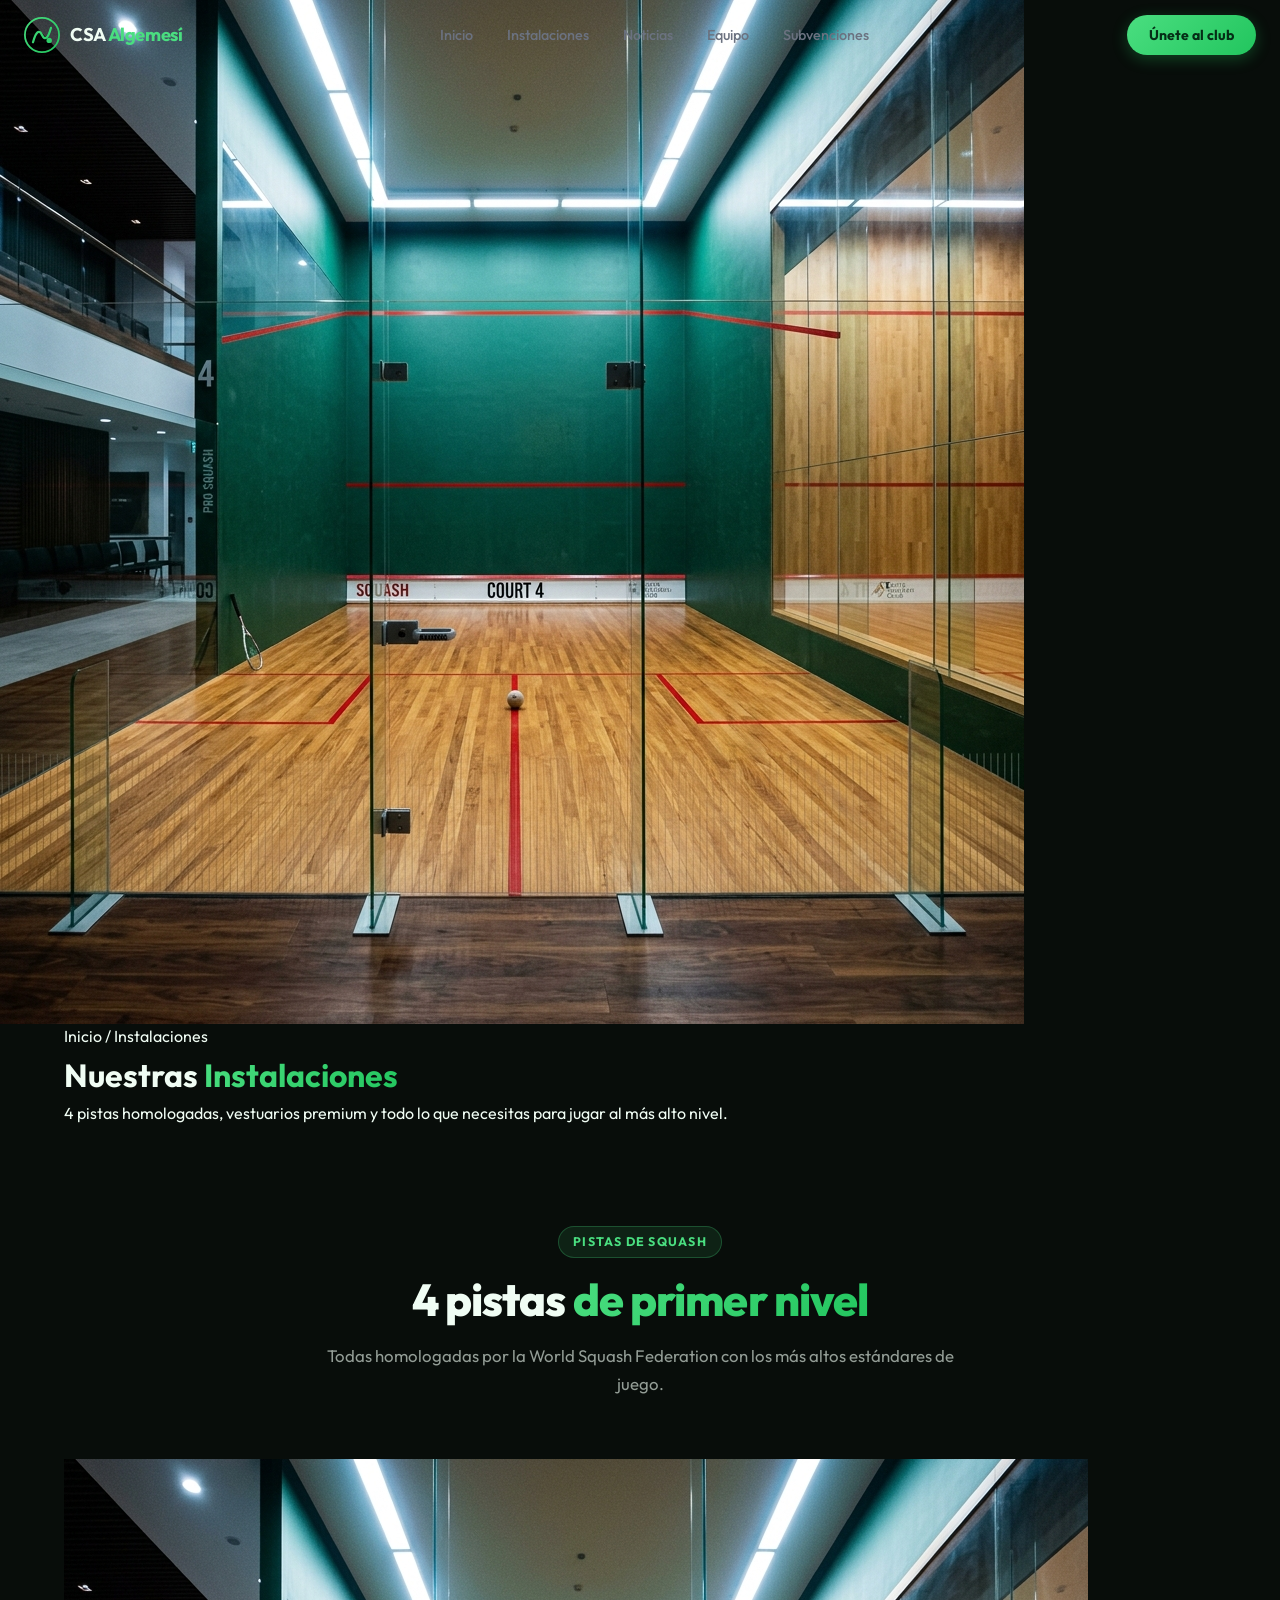
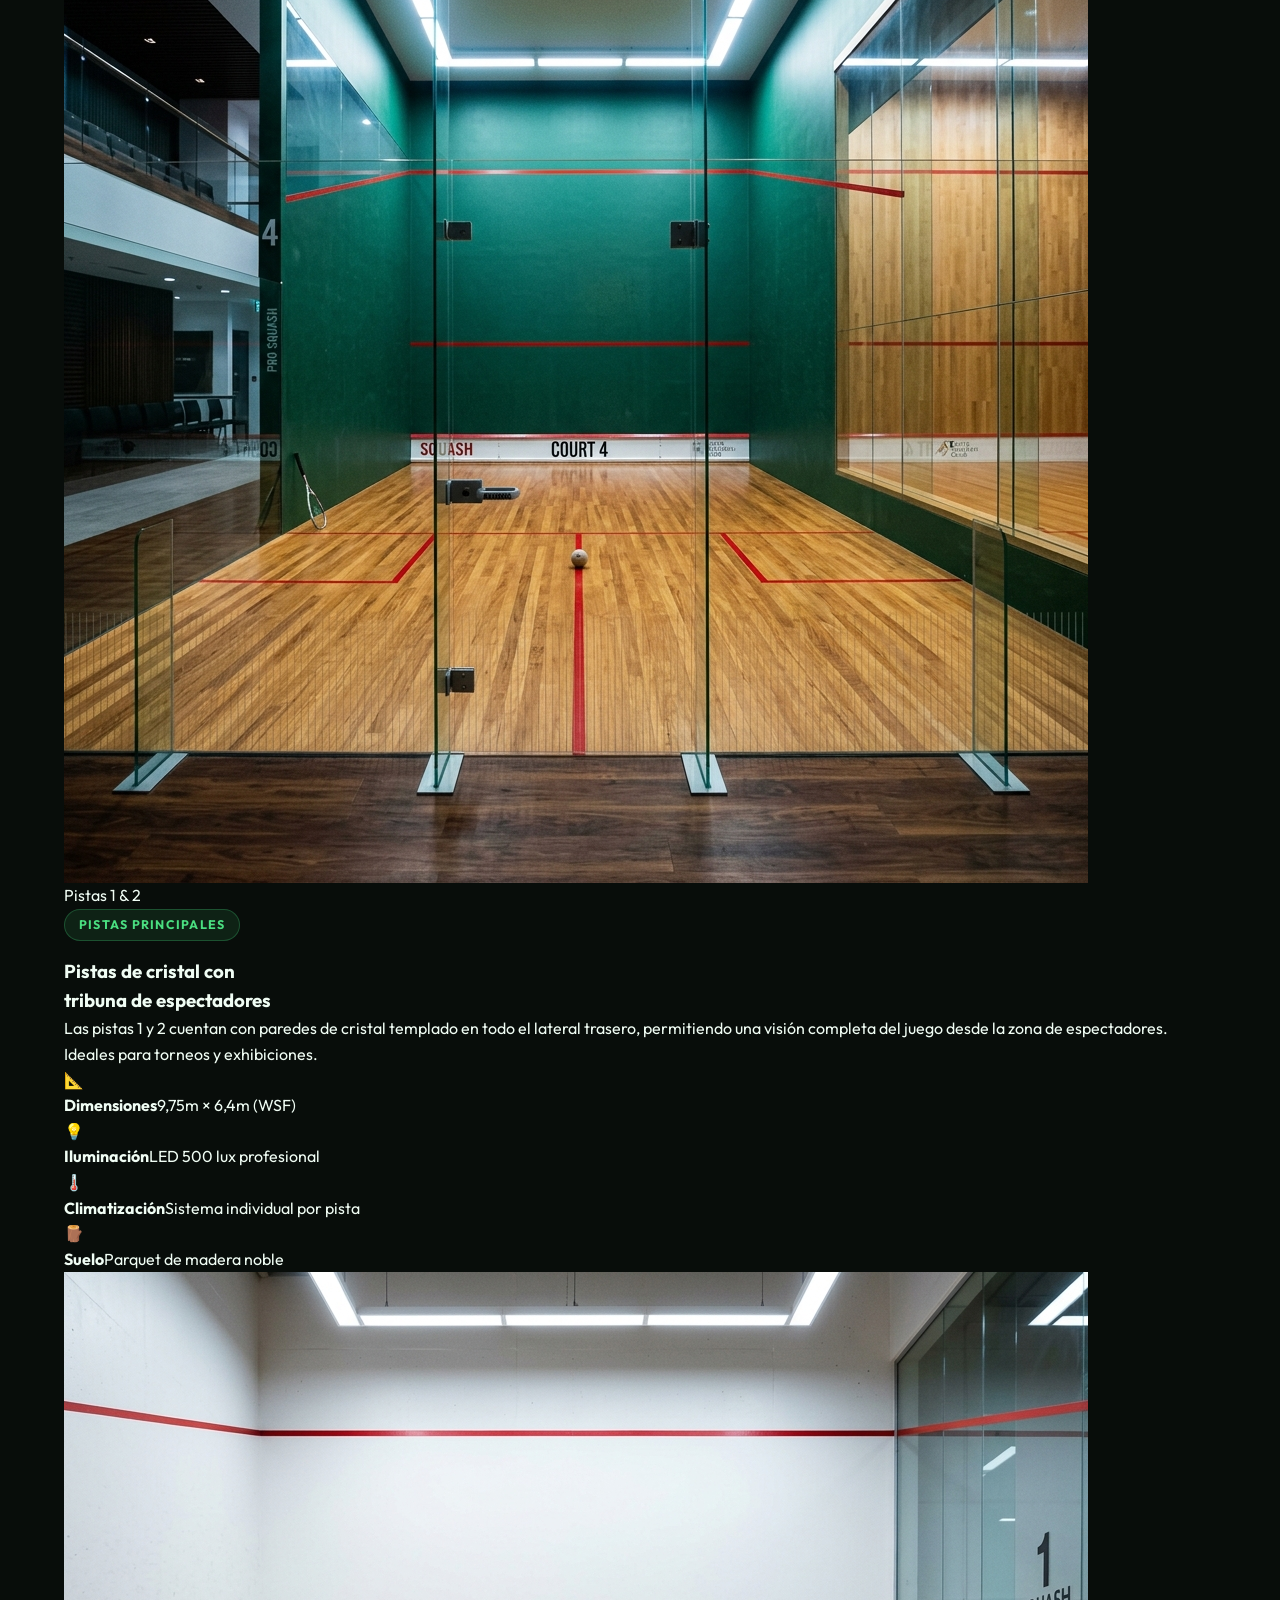
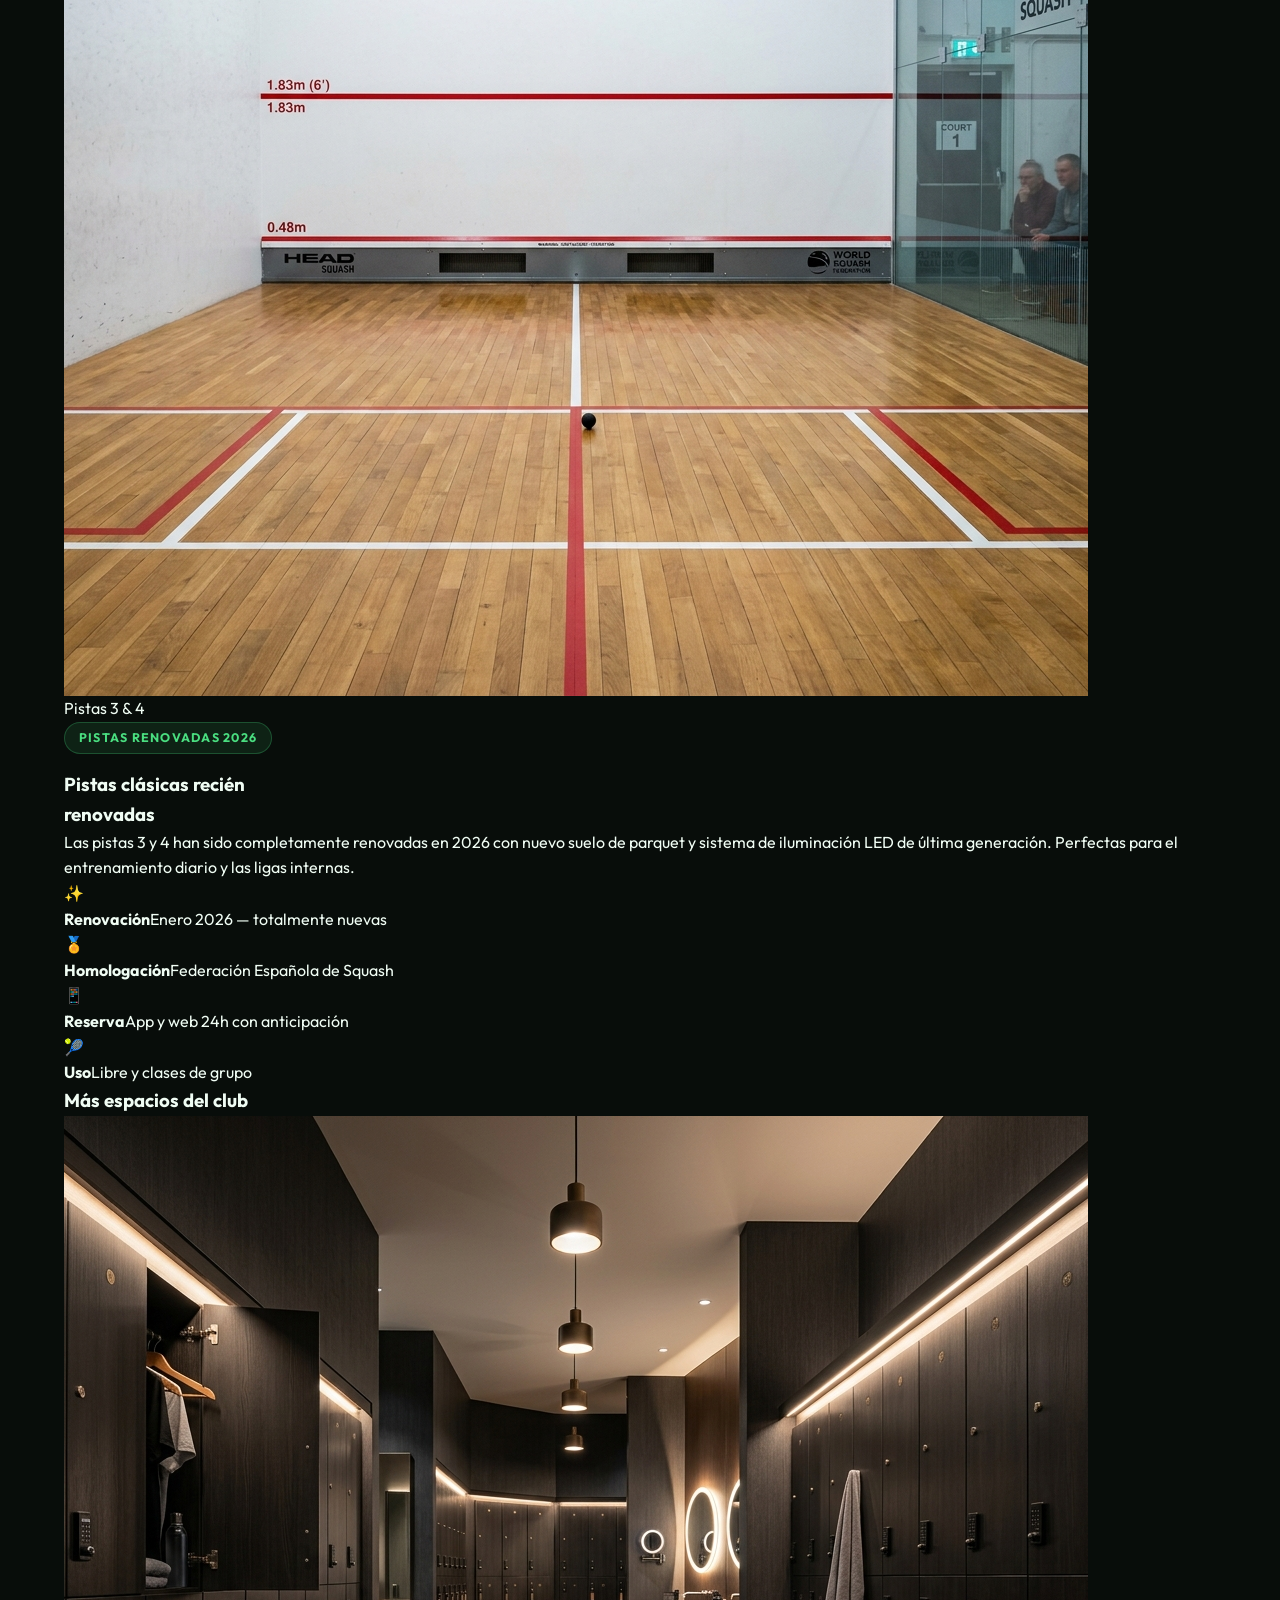
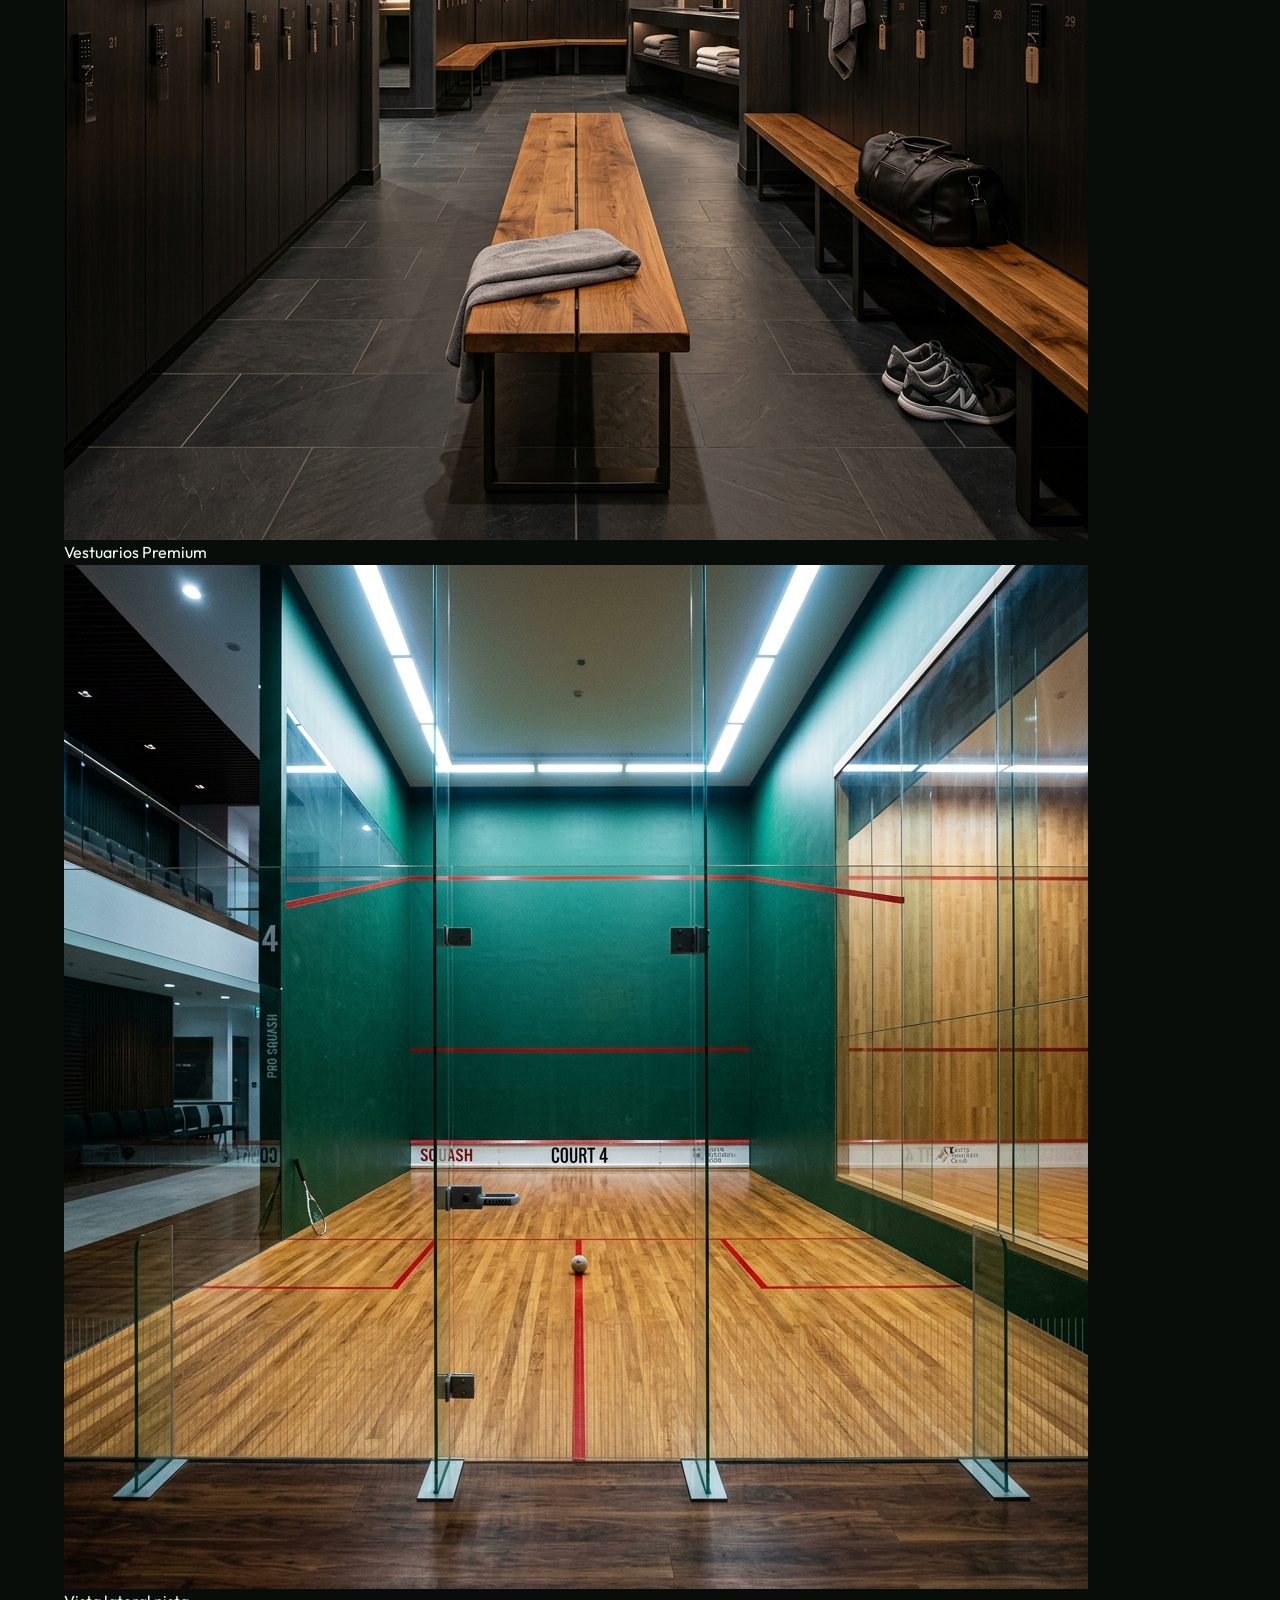
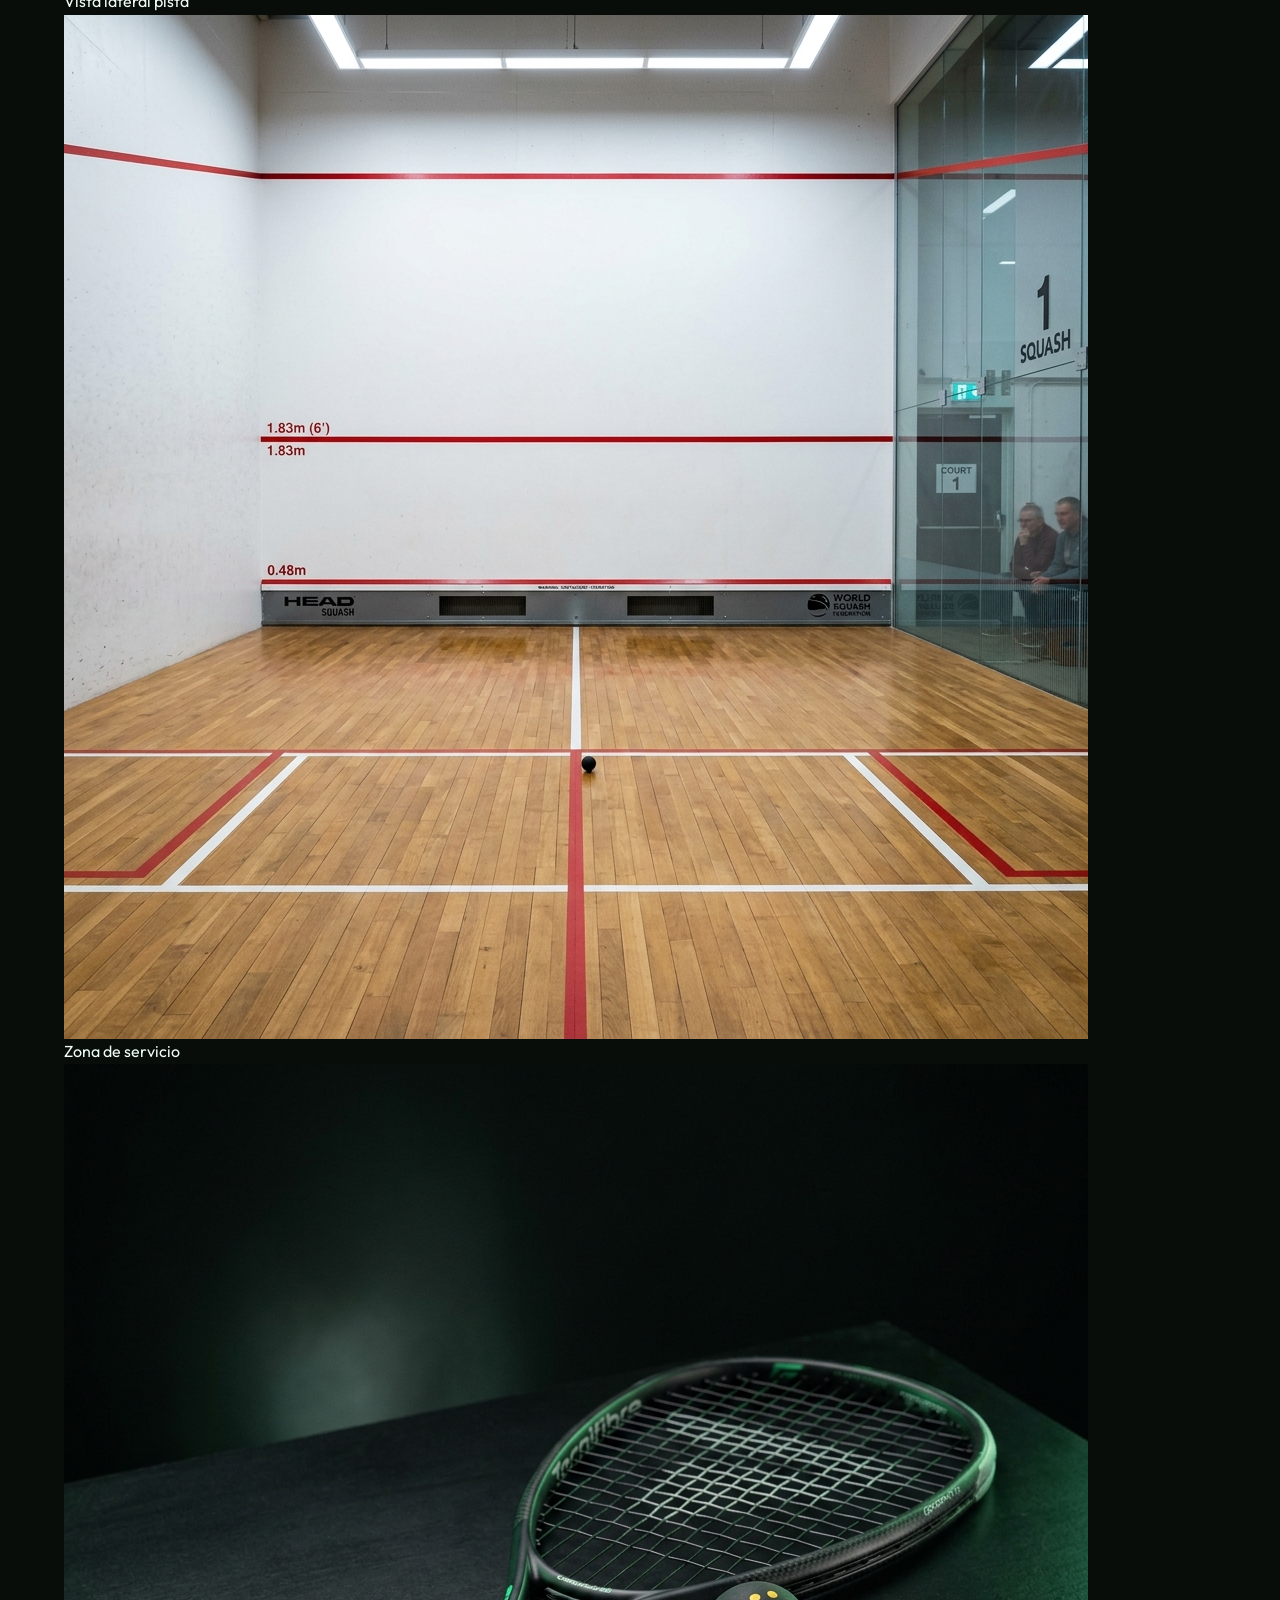
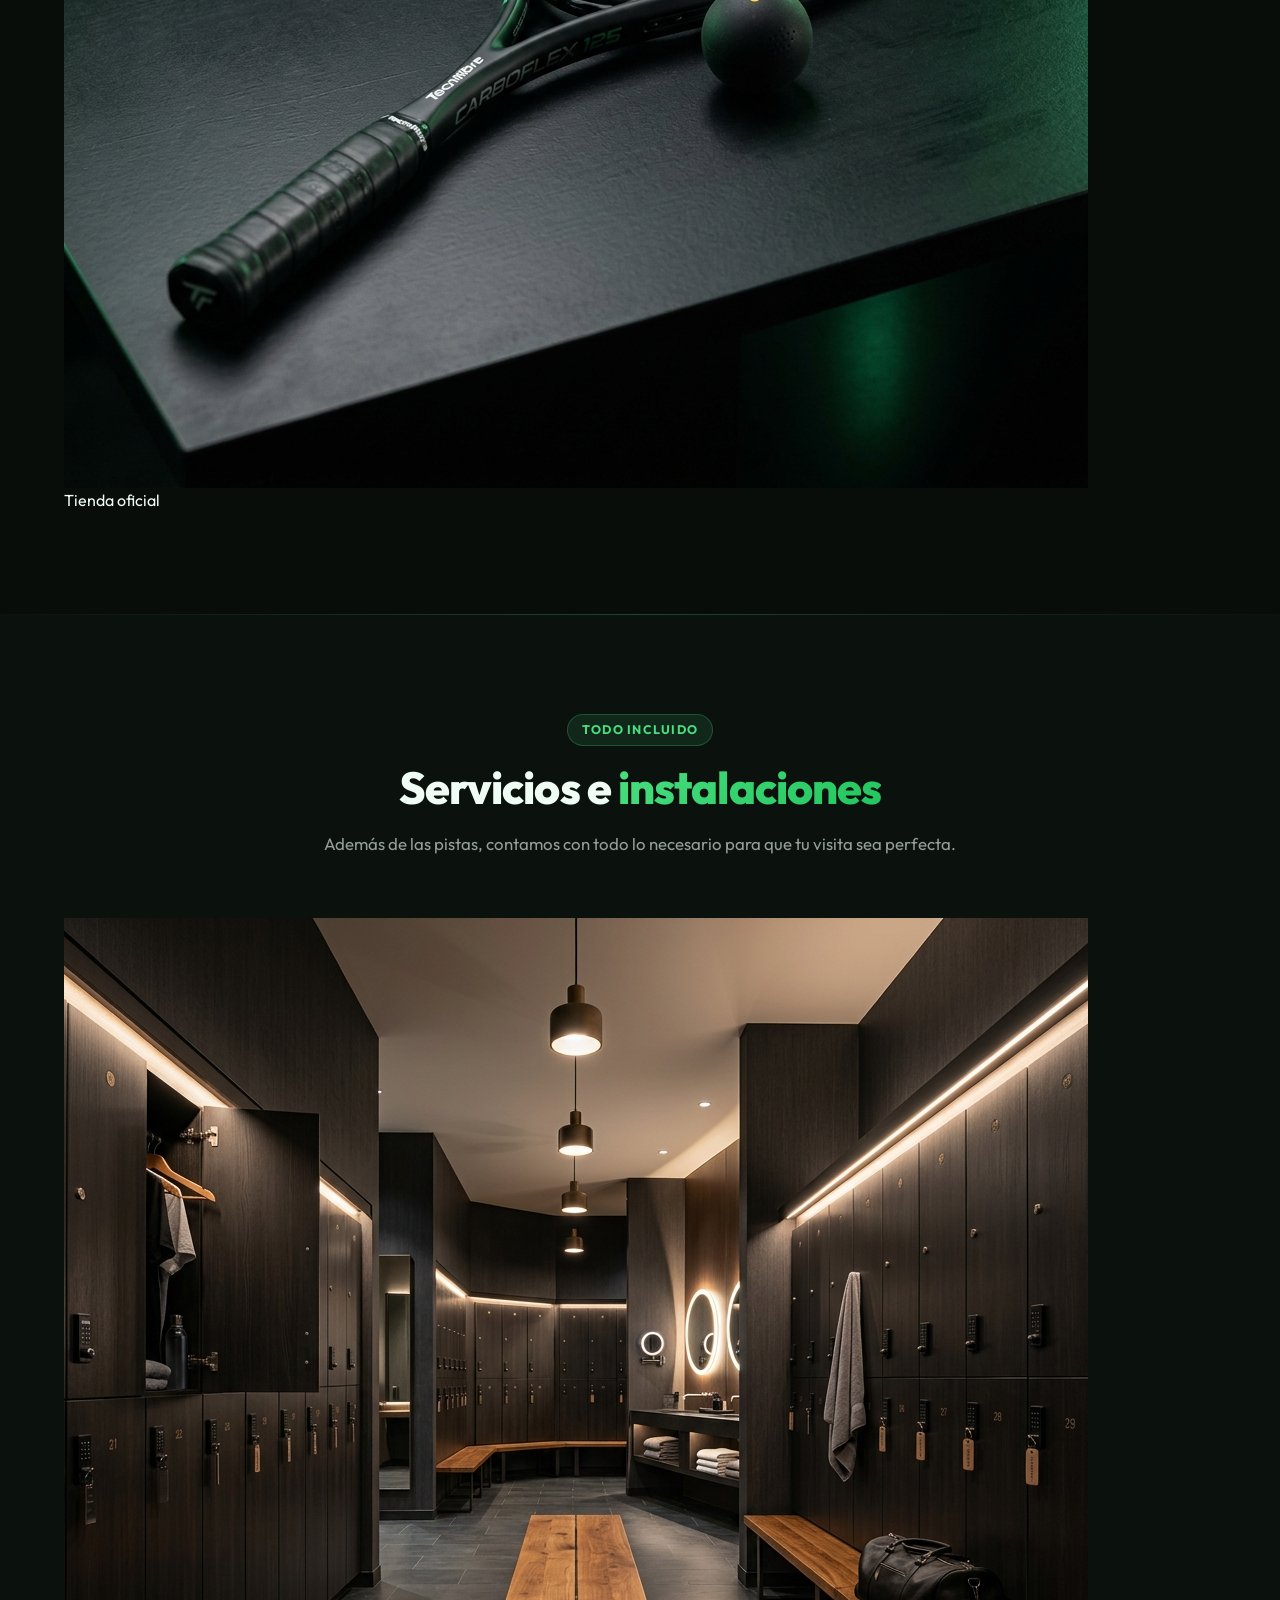
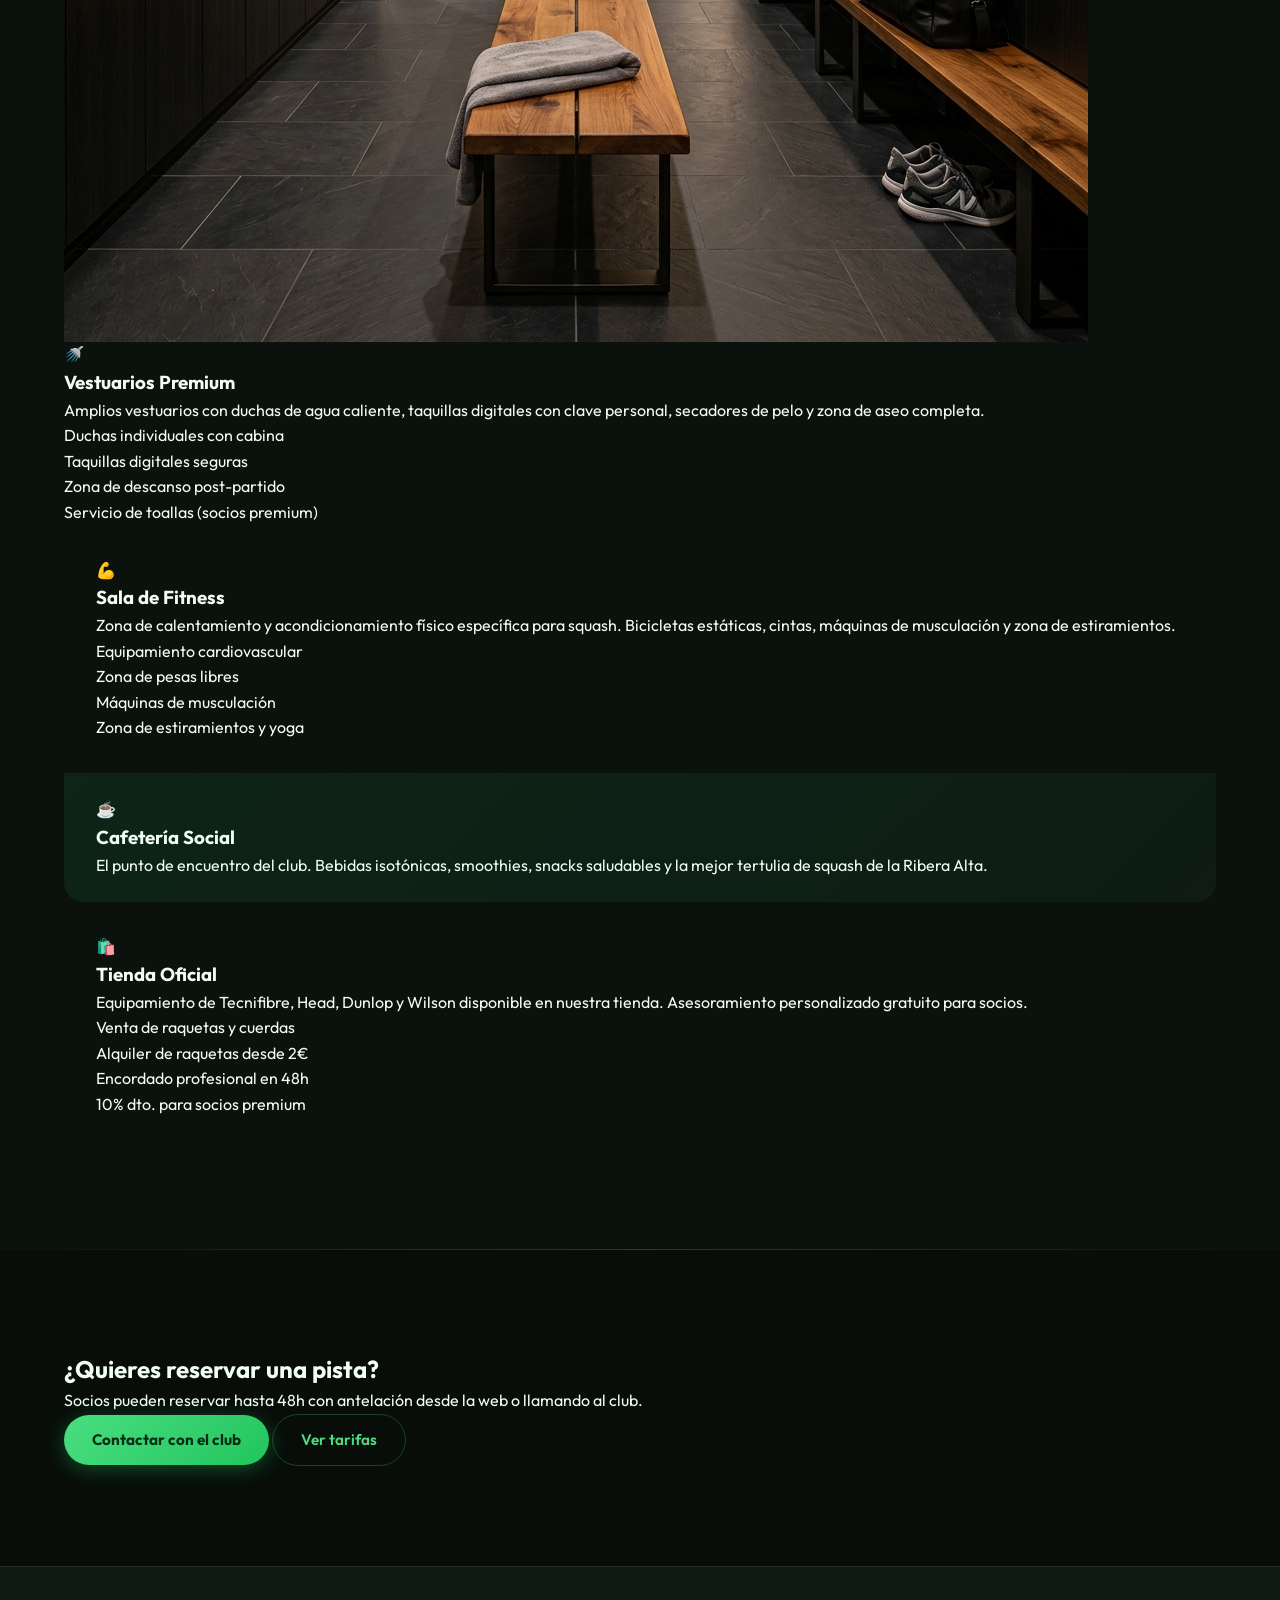
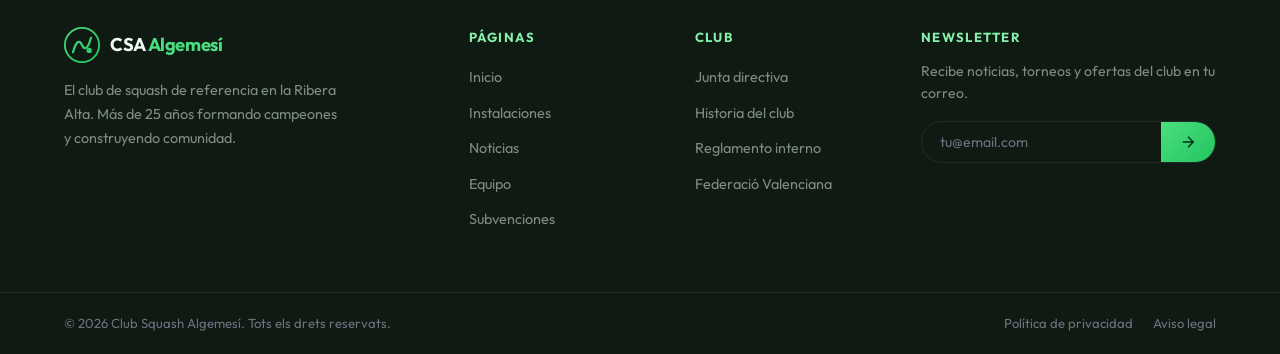
==== instalaciones.html @ e352e60d "Primer commit: web Club Squash Algemesí" ====
<!DOCTYPE html>
<html lang="es">
<head>
  <meta charset="UTF-8" />
  <meta name="viewport" content="width=device-width, initial-scale=1.0" />
  <title>Instalaciones | Club Squash Algemesí</title>
  <meta name="description" content="Conoce las instalaciones del Club Squash Algemesí: 4 pistas profesionales, vestuarios premium, sala de fitness y más." />
  <link rel="preconnect" href="https://fonts.googleapis.com" />
  <link rel="preconnect" href="https://fonts.gstatic.com" crossorigin />
  <link href="https://fonts.googleapis.com/css2?family=Outfit:wght@300;400;500;600;700;800;900&display=swap" rel="stylesheet" />
  <link rel="stylesheet" href="styles.css" />
</head>
<body>

  <!-- ===== NAVBAR ===== -->
  <nav class="navbar scrolled" id="navbar">
    <div class="nav-container">
      <a href="index.html" class="nav-logo">
        <div class="logo-icon"><svg viewBox="0 0 40 40" fill="none"><circle cx="20" cy="20" r="19" stroke="url(#lg1)" stroke-width="2"/><path d="M10 28 Q15 10 20 20 Q25 30 30 12" stroke="url(#lg1)" stroke-width="2.5" stroke-linecap="round" fill="none"/><circle cx="28" cy="26" r="3" fill="url(#lg1)"/><defs><linearGradient id="lg1" x1="0" y1="0" x2="40" y2="40" gradientUnits="userSpaceOnUse"><stop offset="0%" stop-color="#4ade80"/><stop offset="100%" stop-color="#22c55e"/></linearGradient></defs></svg></div>
        <span class="logo-text">CSA <span class="logo-accent">Algemesí</span></span>
      </a>
      <ul class="nav-links" id="nav-links">
        <li><a href="index.html" class="nav-link" id="link-home">Inicio</a></li>
        <li><a href="instalaciones.html" class="nav-link active" id="link-install">Instalaciones</a></li>
        <li><a href="noticias.html" class="nav-link" id="link-news">Noticias</a></li>
        <li><a href="equipo.html" class="nav-link" id="link-equipo">Equipo</a></li>
        <li><a href="subvenciones.html" class="nav-link" id="link-subs">Subvenciones</a></li>
      </ul>
      <a href="index.html#contacto" class="nav-cta" id="nav-cta-btn">Únete al club</a>
      <button class="hamburger" id="hamburger" aria-label="Abrir menú"><span></span><span></span><span></span></button>
    </div>
  </nav>

  <!-- ===== PAGE HEADER ===== -->
  <header class="page-header">
    <div class="page-header-bg">
      <img src="squash_court_1.png" alt="Pistas Club Squash Algemesí" class="page-header-img" />
      <div class="page-header-overlay"></div>
    </div>
    <div class="container page-header-content">
      <div class="breadcrumb">
        <a href="index.html">Inicio</a>
        <span>/</span>
        <span>Instalaciones</span>
      </div>
      <h1 class="page-title">Nuestras <span class="gradient-text">Instalaciones</span></h1>
      <p class="page-subtitle">4 pistas homologadas, vestuarios premium y todo lo que necesitas para jugar al más alto nivel.</p>
    </div>
  </header>

  <!-- ===== GALERÍA DE PISTAS ===== -->
  <section class="section" id="pistas">
    <div class="container">
      <div class="section-header">
        <span class="section-tag">Pistas de squash</span>
        <h2 class="section-title">4 pistas <span class="gradient-text">de primer nivel</span></h2>
        <p class="section-desc">Todas homologadas por la World Squash Federation con los más altos estándares de juego.</p>
      </div>

      <!-- Pista principal grande -->
      <div class="court-feature" id="court-main">
        <div class="court-feature-img">
          <img src="squash_court_1.png" alt="Pista principal CSA Algemesí" />
          <div class="court-num-badge">Pistas 1 & 2</div>
        </div>
        <div class="court-feature-info">
          <span class="section-tag">Pistas principales</span>
          <h3>Pistas de cristal con<br/>tribuna de espectadores</h3>
          <p>Las pistas 1 y 2 cuentan con paredes de cristal templado en todo el lateral trasero, permitiendo una visión completa del juego desde la zona de espectadores. Ideales para torneos y exhibiciones.</p>
          <div class="court-specs">
            <div class="spec-item">
              <span class="spec-icon">📐</span>
              <div><strong>Dimensiones</strong><span>9,75m × 6,4m (WSF)</span></div>
            </div>
            <div class="spec-item">
              <span class="spec-icon">💡</span>
              <div><strong>Iluminación</strong><span>LED 500 lux profesional</span></div>
            </div>
            <div class="spec-item">
              <span class="spec-icon">🌡️</span>
              <div><strong>Climatización</strong><span>Sistema individual por pista</span></div>
            </div>
            <div class="spec-item">
              <span class="spec-icon">🪵</span>
              <div><strong>Suelo</strong><span>Parquet de madera noble</span></div>
            </div>
          </div>
        </div>
      </div>

      <!-- Pistas 3 y 4 -->
      <div class="court-feature reverse" id="court-secondary">
        <div class="court-feature-img">
          <img src="squash_court_2.png" alt="Pistas 3 y 4 CSA Algemesí" />
          <div class="court-num-badge">Pistas 3 & 4</div>
        </div>
        <div class="court-feature-info">
          <span class="section-tag">Pistas renovadas 2026</span>
          <h3>Pistas clásicas recién<br/>renovadas</h3>
          <p>Las pistas 3 y 4 han sido completamente renovadas en 2026 con nuevo suelo de parquet y sistema de iluminación LED de última generación. Perfectas para el entrenamiento diario y las ligas internas.</p>
          <div class="court-specs">
            <div class="spec-item">
              <span class="spec-icon">✨</span>
              <div><strong>Renovación</strong><span>Enero 2026 — totalmente nuevas</span></div>
            </div>
            <div class="spec-item">
              <span class="spec-icon">🏅</span>
              <div><strong>Homologación</strong><span>Federación Española de Squash</span></div>
            </div>
            <div class="spec-item">
              <span class="spec-icon">📱</span>
              <div><strong>Reserva</strong><span>App y web 24h con anticipación</span></div>
            </div>
            <div class="spec-item">
              <span class="spec-icon">🎾</span>
              <div><strong>Uso</strong><span>Libre y clases de grupo</span></div>
            </div>
          </div>
        </div>
      </div>

      <!-- Galería adicional -->
      <div class="gallery-section">
        <h3 class="gallery-title">Más espacios del club</h3>
        <div class="gallery-grid">
          <div class="gallery-item tall" id="gallery-locker">
            <img src="squash_locker.png" alt="Vestuarios Club Squash Algemesí" />
            <div class="gallery-overlay">
              <span class="gallery-label">Vestuarios Premium</span>
            </div>
          </div>
          <div class="gallery-item" id="gallery-court1">
            <img src="squash_court_1.png" alt="Pista vista lateral" />
            <div class="gallery-overlay">
              <span class="gallery-label">Vista lateral pista</span>
            </div>
          </div>
          <div class="gallery-item" id="gallery-court2">
            <img src="squash_court_2.png" alt="Zona de juego" />
            <div class="gallery-overlay">
              <span class="gallery-label">Zona de servicio</span>
            </div>
          </div>
          <div class="gallery-item" id="gallery-racket">
            <img src="squash_racket.png" alt="Equipamiento tienda oficial" />
            <div class="gallery-overlay">
              <span class="gallery-label">Tienda oficial</span>
            </div>
          </div>
        </div>
      </div>
    </div>
  </section>

  <!-- ===== SERVICIOS ===== -->
  <section class="section section-alt" id="servicios">
    <div class="container">
      <div class="section-header">
        <span class="section-tag">Todo incluido</span>
        <h2 class="section-title">Servicios e <span class="gradient-text">instalaciones</span></h2>
        <p class="section-desc">Además de las pistas, contamos con todo lo necesario para que tu visita sea perfecta.</p>
      </div>
      <div class="services-grid">
        <div class="service-card" id="srv-vestuarios">
          <div class="service-img"><img src="squash_locker.png" alt="Vestuarios" /></div>
          <div class="service-body">
            <div class="service-icon">🚿</div>
            <h3>Vestuarios Premium</h3>
            <p>Amplios vestuarios con duchas de agua caliente, taquillas digitales con clave personal, secadores de pelo y zona de aseo completa.</p>
            <ul class="service-list">
              <li>Duchas individuales con cabina</li>
              <li>Taquillas digitales seguras</li>
              <li>Zona de descanso post-partido</li>
              <li>Servicio de toallas (socios premium)</li>
            </ul>
          </div>
        </div>
        <div class="service-card" id="srv-gym">
          <div class="service-body" style="padding: 32px;">
            <div class="service-icon">💪</div>
            <h3>Sala de Fitness</h3>
            <p>Zona de calentamiento y acondicionamiento físico específica para squash. Bicicletas estáticas, cintas, máquinas de musculación y zona de estiramientos.</p>
            <ul class="service-list">
              <li>Equipamiento cardiovascular</li>
              <li>Zona de pesas libres</li>
              <li>Máquinas de musculación</li>
              <li>Zona de estiramientos y yoga</li>
            </ul>
          </div>
          <div class="service-body" style="background: linear-gradient(135deg, rgba(34,197,94,0.1), rgba(74,222,128,0.05)); border-radius: 0 0 var(--radius-lg) var(--radius-lg); padding: 24px 32px;">
            <div class="service-icon">☕</div>
            <h3>Cafetería Social</h3>
            <p>El punto de encuentro del club. Bebidas isotónicas, smoothies, snacks saludables y la mejor tertulia de squash de la Ribera Alta.</p>
          </div>
        </div>
        <div class="service-card" id="srv-tienda">
          <div class="service-body" style="padding: 32px;">
            <div class="service-icon">🛍️</div>
            <h3>Tienda Oficial</h3>
            <p>Equipamiento de Tecnifibre, Head, Dunlop y Wilson disponible en nuestra tienda. Asesoramiento personalizado gratuito para socios.</p>
            <ul class="service-list">
              <li>Venta de raquetas y cuerdas</li>
              <li>Alquiler de raquetas desde 2€</li>
              <li>Encordado profesional en 48h</li>
              <li>10% dto. para socios premium</li>
            </ul>
          </div>
        </div>
      </div>
    </div>
  </section>

  <!-- ===== CTA ===== -->
  <section class="section cta-section" id="cta-install">
    <div class="container">
      <div class="cta-box">
        <div class="cta-content">
          <h2>¿Quieres reservar una pista?</h2>
          <p>Socios pueden reservar hasta 48h con antelación desde la web o llamando al club.</p>
        </div>
        <div class="cta-actions">
          <a href="index.html#contacto" class="btn-primary" id="cta-contact-btn">Contactar con el club</a>
          <a href="index.html#horarios" class="btn-outline" id="cta-prices-btn">Ver tarifas</a>
        </div>
      </div>
    </div>
  </section>

  <!-- ===== FOOTER ===== -->
  <footer class="footer" id="footer">
    <div class="footer-top">
      <div class="container footer-grid">
        <div class="footer-brand">
          <a href="index.html" class="nav-logo">
            <div class="logo-icon"><svg viewBox="0 0 40 40" fill="none"><circle cx="20" cy="20" r="19" stroke="url(#lg2)" stroke-width="2"/><path d="M10 28 Q15 10 20 20 Q25 30 30 12" stroke="url(#lg2)" stroke-width="2.5" stroke-linecap="round" fill="none"/><circle cx="28" cy="26" r="3" fill="url(#lg2)"/><defs><linearGradient id="lg2" x1="0" y1="0" x2="40" y2="40" gradientUnits="userSpaceOnUse"><stop offset="0%" stop-color="#4ade80"/><stop offset="100%" stop-color="#22c55e"/></linearGradient></defs></svg></div>
            <span class="logo-text">CSA <span class="logo-accent">Algemesí</span></span>
          </a>
          <p class="footer-tagline">El club de squash de referencia en la Ribera Alta. Más de 25 años formando campeones y construyendo comunidad.</p>
        </div>
        <div class="footer-links"><h4>Páginas</h4><ul><li><a href="index.html">Inicio</a></li><li><a href="instalaciones.html">Instalaciones</a></li><li><a href="noticias.html">Noticias</a></li><li><a href="equipo.html">Equipo</a></li><li><a href="subvenciones.html">Subvenciones</a></li></ul></div>
        <div class="footer-links"><h4>Club</h4><ul><li><a href="#">Junta directiva</a></li><li><a href="#">Historia del club</a></li><li><a href="#">Reglamento interno</a></li><li><a href="#">Federació Valenciana</a></li></ul></div>
        <div class="footer-newsletter"><h4>Newsletter</h4><p>Recibe noticias, torneos y ofertas del club en tu correo.</p><form class="newsletter-form" novalidate><input type="email" placeholder="tu@email.com" /><button type="submit"><svg viewBox="0 0 24 24" fill="none" stroke="currentColor" stroke-width="2"><path d="M5 12h14M12 5l7 7-7 7"/></svg></button></form></div>
      </div>
    </div>
    <div class="footer-bottom"><div class="container footer-bottom-inner"><p>© 2026 Club Squash Algemesí. Tots els drets reservats.</p><div class="footer-legal"><a href="#">Política de privacidad</a><a href="#">Aviso legal</a></div></div></div>
  </footer>

  <button class="back-to-top" id="back-to-top" aria-label="Volver arriba"><svg viewBox="0 0 24 24" fill="none" stroke="currentColor" stroke-width="2.5"><path d="M18 15l-6-6-6 6"/></svg></button>
  <script src="script.js"></script>
</body>
</html>
---- styles.css ----
/* =============================================
   CLUB SQUASH ALGEMESÍ — ESTILOS PRINCIPALES
   ============================================= */

/* ---------- Variables & Reset ---------- */
:root {
  --green-400: #4ade80;
  --green-500: #22c55e;
  --green-600: #16a34a;
  --green-900: #052e16;

  --bg-dark: #080d0a;
  --bg-card: #0f1a12;
  --bg-card-hover: #162018;
  --bg-alt: #0b120e;

  --surface: rgba(255,255,255,0.04);
  --surface-hover: rgba(255,255,255,0.07);
  --border: rgba(255,255,255,0.08);
  --border-green: rgba(74, 222, 128, 0.25);

  --text-primary: #f0fdf4;
  --text-secondary: #86efac;
  --text-muted: #6b7280;

  --gradient: linear-gradient(135deg, var(--green-400), var(--green-500));
  --gradient-glow: radial-gradient(ellipse at 50% 0%, rgba(34,197,94,0.15) 0%, transparent 70%);

  --shadow-sm: 0 2px 8px rgba(0,0,0,0.4);
  --shadow-md: 0 8px 32px rgba(0,0,0,0.5);
  --shadow-green: 0 0 30px rgba(34,197,94,0.2);

  --radius-sm: 8px;
  --radius-md: 14px;
  --radius-lg: 20px;
  --radius-xl: 28px;

  --nav-height: 70px;
  --transition: 0.3s cubic-bezier(0.4, 0, 0.2, 1);
  --transition-slow: 0.6s cubic-bezier(0.4, 0, 0.2, 1);
}

*, *::before, *::after {
  box-sizing: border-box;
  margin: 0;
  padding: 0;
}

html {
  scroll-behavior: smooth;
  font-size: 16px;
}

body {
  font-family: 'Outfit', sans-serif;
  background: var(--bg-dark);
  color: var(--text-primary);
  line-height: 1.6;
  overflow-x: hidden;
}

a { text-decoration: none; color: inherit; }
ul { list-style: none; }
img { display: block; max-width: 100%; }

/* ---------- Utilities ---------- */
.container {
  max-width: 1200px;
  margin: 0 auto;
  padding: 0 24px;
}

.gradient-text {
  background: var(--gradient);
  -webkit-background-clip: text;
  -webkit-text-fill-color: transparent;
  background-clip: text;
}

/* ---------- Buttons ---------- */
.btn-primary {
  display: inline-flex;
  align-items: center;
  gap: 8px;
  padding: 13px 28px;
  background: var(--gradient);
  color: #052e16;
  font-weight: 700;
  font-size: 0.95rem;
  border-radius: 50px;
  border: none;
  cursor: pointer;
  transition: var(--transition);
  box-shadow: 0 4px 20px rgba(34,197,94,0.35);
}

.btn-primary:hover {
  transform: translateY(-2px);
  box-shadow: 0 8px 30px rgba(34,197,94,0.5);
}

.btn-outline {
  display: inline-flex;
  align-items: center;
  gap: 8px;
  padding: 13px 28px;
  background: transparent;
  color: var(--green-400);
  font-weight: 600;
  font-size: 0.95rem;
  border-radius: 50px;
  border: 1.5px solid var(--border-green);
  cursor: pointer;
  transition: var(--transition);
}

.btn-outline:hover {
  background: rgba(74,222,128,0.1);
  border-color: var(--green-400);
  transform: translateY(-2px);
}

/* ---------- Navbar ---------- */
.navbar {
  position: fixed;
  top: 0;
  left: 0;
  right: 0;
  z-index: 1000;
  height: var(--nav-height);
  transition: var(--transition);
}

.navbar.scrolled {
  background: rgba(8, 13, 10, 0.92);
  backdrop-filter: blur(20px);
  -webkit-backdrop-filter: blur(20px);
  border-bottom: 1px solid var(--border);
  box-shadow: 0 4px 30px rgba(0,0,0,0.4);
}

.nav-container {
  max-width: 1280px;
  margin: 0 auto;
  padding: 0 24px;
  height: 100%;
  display: flex;
  align-items: center;
  gap: 40px;
}

.nav-logo {
  display: flex;
  align-items: center;
  gap: 10px;
  flex-shrink: 0;
}

.logo-icon {
  width: 36px;
  height: 36px;
  flex-shrink: 0;
}

.logo-text {
  font-size: 1.15rem;
  font-weight: 700;
  letter-spacing: -0.02em;
  color: var(--text-primary);
}

.logo-accent { color: var(--green-400); }

.nav-links {
  display: flex;
  align-items: center;
  gap: 6px;
  flex: 1;
  justify-content: center;
}

.nav-link {
  padding: 8px 14px;
  font-size: 0.9rem;
  font-weight: 500;
  color: var(--text-muted);
  border-radius: 8px;
  transition: var(--transition);
}

.nav-link:hover,
.nav-link.active {
  color: var(--text-primary);
  background: var(--surface);
}

.nav-link.active {
  color: var(--green-400);
}

.nav-cta {
  padding: 9px 22px;
  background: var(--gradient);
  color: #052e16;
  font-weight: 700;
  font-size: 0.88rem;
  border-radius: 50px;
  transition: var(--transition);
  flex-shrink: 0;
  box-shadow: 0 4px 15px rgba(34,197,94,0.3);
}

.nav-cta:hover {
  transform: translateY(-1px);
  box-shadow: 0 6px 20px rgba(34,197,94,0.45);
}

.hamburger {
  display: none;
  flex-direction: column;
  gap: 5px;
  background: none;
  border: none;
  cursor: pointer;
  padding: 4px;
  margin-left: auto;
}

.hamburger span {
  display: block;
  width: 24px;
  height: 2px;
  background: var(--text-primary);
  border-radius: 2px;
  transition: var(--transition);
}

/* ---------- Hero ---------- */
.hero {
  position: relative;
  min-height: 100vh;
  display: flex;
  align-items: center;
  overflow: hidden;
}

.hero-bg {
  position: absolute;
  inset: 0;
  z-index: 0;
}

.hero-img {
  width: 100%;
  height: 100%;
  object-fit: cover;
  object-position: center;
  filter: brightness(0.4) saturate(1.1);
}

.hero-overlay {
  position: absolute;
  inset: 0;
  background:
    linear-gradient(to right, rgba(8,13,10,0.85) 45%, rgba(8,13,10,0.2) 100%),
    linear-gradient(to top, rgba(8,13,10,0.9) 0%, transparent 40%);
}

.hero-content {
  position: relative;
  z-index: 1;
  max-width: 700px;
  padding: 120px 24px 80px;
  margin-left: calc((100vw - 1200px) / 2);
  animation: fadeUp 1s ease both;
}

@keyframes fadeUp {
  from { opacity: 0; transform: translateY(30px); }
  to { opacity: 1; transform: translateY(0); }
}

.hero-badge {
  display: inline-flex;
  align-items: center;
  gap: 8px;
  padding: 6px 16px;
  background: rgba(74,222,128,0.1);
  border: 1px solid var(--border-green);
  border-radius: 50px;
  font-size: 0.82rem;
  font-weight: 600;
  color: var(--green-400);
  margin-bottom: 24px;
  animation: fadeUp 1s 0.1s ease both;
}

.badge-dot {
  width: 6px;
  height: 6px;
  background: var(--green-400);
  border-radius: 50%;
  animation: pulse 2s infinite;
}

@keyframes pulse {
  0%, 100% { opacity: 1; transform: scale(1); }
  50% { opacity: 0.5; transform: scale(1.3); }
}

.hero-title {
  font-size: clamp(2.8rem, 6vw, 4.5rem);
  font-weight: 900;
  line-height: 1.08;
  letter-spacing: -0.03em;
  margin-bottom: 20px;
  animation: fadeUp 1s 0.2s ease both;
}

.hero-subtitle {
  font-size: clamp(1rem, 1.5vw, 1.15rem);
  color: rgba(240,253,244,0.7);
  margin-bottom: 36px;
  max-width: 560px;
  font-weight: 400;
  animation: fadeUp 1s 0.3s ease both;
}

.hero-actions {
  display: flex;
  gap: 16px;
  flex-wrap: wrap;
  margin-bottom: 56px;
  animation: fadeUp 1s 0.4s ease both;
}

.hero-stats {
  display: flex;
  align-items: center;
  gap: 24px;
  animation: fadeUp 1s 0.5s ease both;
}

.stat {
  display: flex;
  flex-direction: column;
  gap: 2px;
}

.stat-num {
  font-size: 2rem;
  font-weight: 800;
  background: var(--gradient);
  -webkit-background-clip: text;
  -webkit-text-fill-color: transparent;
  background-clip: text;
  line-height: 1;
}

.stat-label {
  font-size: 0.78rem;
  color: var(--text-muted);
  font-weight: 500;
  text-transform: uppercase;
  letter-spacing: 0.05em;
}

.stat-divider {
  width: 1px;
  height: 40px;
  background: var(--border);
}

.hero-scroll {
  position: absolute;
  bottom: 32px;
  left: 50%;
  transform: translateX(-50%);
  z-index: 1;
}

.scroll-indicator {
  width: 26px;
  height: 40px;
  border: 2px solid rgba(74,222,128,0.4);
  border-radius: 20px;
  display: flex;
  align-items: flex-start;
  justify-content: center;
  padding-top: 6px;
}

.scroll-dot {
  width: 5px;
  height: 5px;
  background: var(--green-400);
  border-radius: 50%;
  animation: scrollDown 2s ease infinite;
}

@keyframes scrollDown {
  0% { transform: translateY(0); opacity: 1; }
  100% { transform: translateY(14px); opacity: 0; }
}

/* ---------- Sections ---------- */
.section {
  padding: 100px 0;
}

.section-alt {
  background: var(--bg-alt);
  position: relative;
}

.section-alt::before {
  content: '';
  position: absolute;
  top: 0;
  left: 0;
  right: 0;
  height: 1px;
  background: linear-gradient(90deg, transparent, var(--border-green), transparent);
}

.section-alt::after {
  content: '';
  position: absolute;
  bottom: 0;
  left: 0;
  right: 0;
  height: 1px;
  background: linear-gradient(90deg, transparent, var(--border-green), transparent);
}

.section-header {
  text-align: center;
  margin-bottom: 60px;
  max-width: 640px;
  margin-left: auto;
  margin-right: auto;
}

.section-tag {
  display: inline-block;
  padding: 5px 14px;
  background: rgba(74,222,128,0.1);
  border: 1px solid var(--border-green);
  border-radius: 50px;
  font-size: 0.78rem;
  font-weight: 700;
  color: var(--green-400);
  text-transform: uppercase;
  letter-spacing: 0.1em;
  margin-bottom: 16px;
}

.section-title {
  font-size: clamp(1.9rem, 4vw, 2.8rem);
  font-weight: 800;
  letter-spacing: -0.02em;
  line-height: 1.15;
  margin-bottom: 16px;
}

.section-desc {
  font-size: 1.05rem;
  color: rgba(240,253,244,0.6);
  line-height: 1.7;
}

/* ---------- Instalaciones ---------- */
.install-grid {
  display: grid;
  grid-template-columns: repeat(3, 1fr);
  gap: 20px;
  margin-bottom: 60px;
}

.install-card {
  background: var(--surface);
  border: 1px solid var(--border);
  border-radius: var(--radius-lg);
  padding: 28px;
  transition: var(--transition);
  position: relative;
  overflow: hidden;
}

.install-card::before {
  content: '';
  position: absolute;
  top: 0;
  left: 0;
  right: 0;
  height: 3px;
  background: var(--gradient);
  opacity: 0;
  transition: var(--transition);
}

.install-card:hover {
  border-color: var(--border-green);
  background: var(--surface-hover);
  transform: translateY(-4px);
  box-shadow: var(--shadow-green);
}

.install-card:hover::before {
  opacity: 1;
}

.install-card.featured {
  grid-column: span 2;
  background: linear-gradient(135deg, rgba(34,197,94,0.08), rgba(74,222,128,0.04));
  border-color: var(--border-green);
}

.install-card.featured::before {
  opacity: 1;
}

.install-icon {
  font-size: 2.2rem;
  margin-bottom: 16px;
}

.install-card h3 {
  font-size: 1.15rem;
  font-weight: 700;
  margin-bottom: 10px;
  color: var(--text-primary);
}

.install-card p {
  font-size: 0.92rem;
  color: rgba(240,253,244,0.6);
  line-height: 1.6;
  margin-bottom: 16px;
}

.install-list {
  display: flex;
  flex-direction: column;
  gap: 8px;
}

.install-list li {
  display: flex;
  align-items: center;
  gap: 8px;
  font-size: 0.88rem;
  color: var(--text-secondary);
}

.install-list li::before {
  content: '✓';
  color: var(--green-400);
  font-weight: 700;
  flex-shrink: 0;
}

.install-showcase {
  display: grid;
  grid-template-columns: 1fr 1fr;
  gap: 60px;
  align-items: center;
  background: var(--surface);
  border: 1px solid var(--border);
  border-radius: var(--radius-xl);
  overflow: hidden;
}

.showcase-img {
  width: 100%;
  height: 380px;
  object-fit: cover;
}

.showcase-content {
  padding: 48px 48px 48px 0;
}

.showcase-content h3 {
  font-size: 1.8rem;
  font-weight: 800;
  line-height: 1.2;
  margin-bottom: 16px;
  margin-top: 14px;
}

.showcase-content > p {
  color: rgba(240,253,244,0.6);
  font-size: 0.95rem;
  margin-bottom: 24px;
  line-height: 1.7;
}

.showcase-features {
  display: flex;
  flex-direction: column;
  gap: 10px;
  margin-bottom: 28px;
}

.feature-item {
  display: flex;
  align-items: center;
  gap: 10px;
  font-size: 0.92rem;
  color: var(--text-secondary);
}

.feature-check {
  color: var(--green-400);
  font-weight: 700;
}

/* ---------- Horarios / Pricing ---------- */
.schedule-grid {
  display: grid;
  grid-template-columns: 1fr 1fr;
  gap: 20px;
  margin-bottom: 40px;
}

.schedule-card {
  background: var(--surface);
  border: 1px solid var(--border);
  border-radius: var(--radius-lg);
  padding: 28px;
  transition: var(--transition);
}

.schedule-card:hover {
  border-color: var(--border-green);
  background: var(--surface-hover);
}

.schedule-header {
  display: flex;
  align-items: center;
  gap: 12px;
  margin-bottom: 16px;
}

.schedule-icon { font-size: 1.8rem; }

.schedule-header h3 {
  font-size: 1.1rem;
  font-weight: 700;
}

.time-row {
  display: flex;
  align-items: center;
  justify-content: space-between;
  padding: 10px 0;
  border-top: 1px solid var(--border);
}

.time-slot {
  font-size: 1rem;
  font-weight: 700;
  color: var(--green-400);
}

.time-label {
  font-size: 0.85rem;
  color: var(--text-muted);
}

.pricing-grid {
  display: grid;
  grid-template-columns: repeat(3, 1fr);
  gap: 20px;
}

.pricing-card {
  background: var(--surface);
  border: 1px solid var(--border);
  border-radius: var(--radius-lg);
  padding: 32px 28px;
  position: relative;
  transition: var(--transition);
  display: flex;
  flex-direction: column;
}

.pricing-card:hover {
  transform: translateY(-4px);
  border-color: var(--border-green);
  box-shadow: var(--shadow-green);
}

.pricing-card.featured {
  background: linear-gradient(135deg, rgba(34,197,94,0.12), rgba(74,222,128,0.06));
  border-color: var(--green-400);
  box-shadow: var(--shadow-green);
}

.pricing-badge {
  display: inline-block;
  padding: 4px 12px;
  background: rgba(74,222,128,0.15);
  border: 1px solid var(--border-green);
  border-radius: 50px;
  font-size: 0.72rem;
  font-weight: 700;
  color: var(--green-400);
  text-transform: uppercase;
  letter-spacing: 0.08em;
  margin-bottom: 16px;
  align-self: flex-start;
}

.pricing-badge.best {
  background: var(--gradient);
  border: none;
  color: #052e16;
}

.pricing-name {
  font-size: 1.2rem;
  font-weight: 700;
  margin-bottom: 20px;
}

.pricing-price {
  display: flex;
  align-items: baseline;
  gap: 4px;
  margin-bottom: 24px;
}

.price-currency {
  font-size: 1.4rem;
  font-weight: 700;
  color: var(--green-400);
}

.price-amount {
  font-size: 3rem;
  font-weight: 900;
  background: var(--gradient);
  -webkit-background-clip: text;
  -webkit-text-fill-color: transparent;
  background-clip: text;
  line-height: 1;
}

.price-period {
  font-size: 0.9rem;
  color: var(--text-muted);
  font-weight: 500;
}

.pricing-features {
  display: flex;
  flex-direction: column;
  gap: 10px;
  margin-bottom: 28px;
  flex: 1;
}

.pricing-features li {
  font-size: 0.9rem;
  color: rgba(240,253,244,0.7);
}

/* ---------- Noticias ---------- */
.news-grid {
  display: grid;
  grid-template-columns: repeat(2, 1fr);
  gap: 20px;
}

.news-card {
  background: var(--surface);
  border: 1px solid var(--border);
  border-radius: var(--radius-lg);
  overflow: hidden;
  transition: var(--transition);
  display: flex;
  flex-direction: column;
}

.news-card:hover {
  border-color: var(--border-green);
  transform: translateY(-4px);
  box-shadow: var(--shadow-green);
}

.news-card.featured {
  grid-row: span 2;
  background: linear-gradient(180deg, rgba(34,197,94,0.08), rgba(8,13,10,0) 60%);
  border-color: var(--border-green);
}

.news-tag-wrap {
  padding: 20px 24px 0;
}

.news-tag {
  display: inline-block;
  padding: 4px 12px;
  border-radius: 50px;
  font-size: 0.72rem;
  font-weight: 700;
  text-transform: uppercase;
  letter-spacing: 0.08em;
}

.news-tag.tournament { background: rgba(251,191,36,0.15); color: #fbbf24; }
.news-tag.training { background: rgba(59,130,246,0.15); color: #60a5fa; }
.news-tag.club { background: rgba(74,222,128,0.15); color: var(--green-400); }
.news-tag.youth { background: rgba(167,139,250,0.15); color: #a78bfa; }

.news-content {
  padding: 16px 24px 24px;
  display: flex;
  flex-direction: column;
  flex: 1;
}

.news-meta {
  margin-bottom: 10px;
}

.news-date {
  font-size: 0.8rem;
  color: var(--text-muted);
}

.news-title {
  font-size: 1.05rem;
  font-weight: 700;
  line-height: 1.35;
  margin-bottom: 10px;
  color: var(--text-primary);
}

.news-card.featured .news-title {
  font-size: 1.35rem;
}

.news-excerpt {
  font-size: 0.9rem;
  color: rgba(240,253,244,0.55);
  line-height: 1.65;
  margin-bottom: 16px;
  flex: 1;
}

.news-link {
  font-size: 0.88rem;
  font-weight: 700;
  color: var(--green-400);
  transition: var(--transition);
  align-self: flex-start;
}

.news-link:hover {
  color: var(--green-500);
  letter-spacing: 0.02em;
}

/* ---------- Subvenciones ---------- */
.subs-intro {
  display: flex;
  align-items: flex-start;
  gap: 20px;
  background: linear-gradient(135deg, rgba(34,197,94,0.08), rgba(74,222,128,0.04));
  border: 1px solid var(--border-green);
  border-radius: var(--radius-lg);
  padding: 28px;
  margin-bottom: 40px;
}

.subs-intro-icon {
  font-size: 2.5rem;
  flex-shrink: 0;
}

.subs-intro p {
  font-size: 1rem;
  color: rgba(240,253,244,0.75);
  line-height: 1.7;
}

.subs-grid {
  display: grid;
  grid-template-columns: repeat(2, 1fr);
  gap: 20px;
  margin-bottom: 32px;
}

.subs-card {
  background: var(--surface);
  border: 1px solid var(--border);
  border-radius: var(--radius-lg);
  padding: 28px;
  transition: var(--transition);
  display: flex;
  flex-direction: column;
  gap: 16px;
}

.subs-card:hover {
  border-color: var(--border-green);
  background: var(--surface-hover);
  transform: translateY(-3px);
  box-shadow: var(--shadow-green);
}

.subs-header {
  display: flex;
  align-items: flex-start;
  gap: 14px;
}

.subs-icon { font-size: 2rem; }

.subs-header h3 {
  font-size: 1.05rem;
  font-weight: 700;
  color: var(--text-primary);
  margin-bottom: 4px;
}

.subs-amount {
  font-size: 0.82rem;
  font-weight: 700;
  color: var(--green-400);
  background: rgba(74,222,128,0.1);
  padding: 2px 10px;
  border-radius: 50px;
}

.subs-card > p {
  font-size: 0.9rem;
  color: rgba(240,253,244,0.6);
  line-height: 1.65;
}

.subs-requisites {
  font-size: 0.88rem;
  color: rgba(240,253,244,0.6);
}

.subs-requisites strong {
  color: var(--text-secondary);
  display: block;
  margin-bottom: 8px;
}

.subs-requisites ul {
  display: flex;
  flex-direction: column;
  gap: 6px;
}

.subs-requisites li {
  display: flex;
  align-items: flex-start;
  gap: 8px;
  line-height: 1.4;
}

.subs-requisites li::before {
  content: '•';
  color: var(--green-400);
  flex-shrink: 0;
  margin-top: 2px;
}

.subs-btn {
  margin-top: auto;
  align-self: flex-start;
  font-size: 0.85rem;
  padding: 9px 20px;
}

.subs-banner {
  display: flex;
  align-items: center;
  justify-content: space-between;
  gap: 24px;
  background: linear-gradient(135deg, rgba(34,197,94,0.12), rgba(74,222,128,0.06));
  border: 1px solid var(--green-400);
  border-radius: var(--radius-xl);
  padding: 28px 36px;
  box-shadow: var(--shadow-green);
}

.subs-banner-content {
  display: flex;
  align-items: center;
  gap: 20px;
}

.subs-banner-icon { font-size: 2.5rem; }

.subs-banner h3 {
  font-size: 1.15rem;
  font-weight: 700;
  margin-bottom: 4px;
}

.subs-banner p {
  font-size: 0.9rem;
  color: rgba(240,253,244,0.6);
}

/* ---------- Contacto ---------- */
.contact-grid {
  display: grid;
  grid-template-columns: 1fr 1.5fr;
  gap: 60px;
  align-items: start;
}

.contact-info {
  display: flex;
  flex-direction: column;
  gap: 24px;
}

.contact-item {
  display: flex;
  gap: 16px;
  align-items: flex-start;
}

.contact-icon {
  font-size: 1.5rem;
  width: 48px;
  height: 48px;
  background: var(--surface);
  border: 1px solid var(--border);
  border-radius: var(--radius-md);
  display: flex;
  align-items: center;
  justify-content: center;
  flex-shrink: 0;
  transition: var(--transition);
}

.contact-item:hover .contact-icon {
  border-color: var(--border-green);
  background: rgba(74,222,128,0.1);
}

.contact-item h4 {
  font-size: 0.8rem;
  font-weight: 700;
  text-transform: uppercase;
  letter-spacing: 0.08em;
  color: var(--text-muted);
  margin-bottom: 4px;
}

.contact-item p {
  font-size: 0.95rem;
  color: var(--text-primary);
  line-height: 1.5;
}

.contact-item a {
  color: var(--green-400);
  transition: var(--transition);
}

.contact-item a:hover { color: var(--green-500); }

.social-links {
  display: flex;
  gap: 12px;
  margin-top: 8px;
}

.social-btn {
  width: 44px;
  height: 44px;
  background: var(--surface);
  border: 1px solid var(--border);
  border-radius: var(--radius-sm);
  display: flex;
  align-items: center;
  justify-content: center;
  color: var(--text-muted);
  transition: var(--transition);
}

.social-btn svg {
  width: 18px;
  height: 18px;
}

.social-btn:hover {
  background: rgba(74,222,128,0.1);
  border-color: var(--border-green);
  color: var(--green-400);
  transform: translateY(-2px);
}

.social-btn.sm {
  width: 36px;
  height: 36px;
}

.social-btn.sm svg {
  width: 15px;
  height: 15px;
}

/* ---------- Contact Form ---------- */
.contact-form {
  background: var(--surface);
  border: 1px solid var(--border);
  border-radius: var(--radius-xl);
  padding: 36px;
  display: flex;
  flex-direction: column;
  gap: 20px;
}

.form-row {
  display: grid;
  grid-template-columns: 1fr 1fr;
  gap: 20px;
}

.form-group {
  display: flex;
  flex-direction: column;
  gap: 8px;
}

.form-group label {
  font-size: 0.83rem;
  font-weight: 600;
  color: var(--text-secondary);
  text-transform: uppercase;
  letter-spacing: 0.06em;
}

.form-group input,
.form-group select,
.form-group textarea {
  background: rgba(255,255,255,0.04);
  border: 1.5px solid var(--border);
  border-radius: var(--radius-sm);
  padding: 12px 16px;
  color: var(--text-primary);
  font-family: 'Outfit', sans-serif;
  font-size: 0.95rem;
  transition: var(--transition);
  outline: none;
  width: 100%;
  -webkit-appearance: none;
}

.form-group select {
  cursor: pointer;
}

.form-group input::placeholder,
.form-group textarea::placeholder {
  color: var(--text-muted);
}

.form-group input:focus,
.form-group select:focus,
.form-group textarea:focus {
  border-color: var(--green-400);
  background: rgba(74,222,128,0.05);
  box-shadow: 0 0 0 3px rgba(74,222,128,0.1);
}

.form-group textarea {
  resize: vertical;
  min-height: 130px;
}

.form-submit {
  width: 100%;
  justify-content: center;
  font-size: 1rem;
  padding: 15px;
}

.form-submit svg {
  width: 18px;
  height: 18px;
}

.form-success {
  display: none;
  text-align: center;
  padding: 12px;
  background: rgba(74,222,128,0.1);
  border: 1px solid var(--border-green);
  border-radius: var(--radius-sm);
  font-size: 0.9rem;
  color: var(--green-400);
}

.form-success.visible {
  display: block;
  animation: fadeUp 0.4s ease;
}

/* ---------- Footer ---------- */
.footer {
  background: var(--bg-card);
  border-top: 1px solid var(--border);
}

.footer-top {
  padding: 60px 0;
}

.footer-grid {
  display: grid;
  grid-template-columns: 2fr 1fr 1fr 1.5fr;
  gap: 48px;
}

.footer-tagline {
  font-size: 0.9rem;
  color: rgba(240,253,244,0.5);
  margin-top: 16px;
  margin-bottom: 20px;
  line-height: 1.65;
  max-width: 280px;
}

.footer-social {
  display: flex;
  gap: 10px;
}

.footer-links h4 {
  font-size: 0.82rem;
  font-weight: 700;
  text-transform: uppercase;
  letter-spacing: 0.1em;
  color: var(--text-secondary);
  margin-bottom: 16px;
}

.footer-links ul {
  display: flex;
  flex-direction: column;
  gap: 10px;
}

.footer-links a {
  font-size: 0.9rem;
  color: rgba(240,253,244,0.5);
  transition: var(--transition);
}

.footer-links a:hover {
  color: var(--green-400);
  padding-left: 4px;
}

.footer-newsletter h4 {
  font-size: 0.82rem;
  font-weight: 700;
  text-transform: uppercase;
  letter-spacing: 0.1em;
  color: var(--text-secondary);
  margin-bottom: 12px;
}

.footer-newsletter p {
  font-size: 0.88rem;
  color: rgba(240,253,244,0.5);
  margin-bottom: 16px;
  line-height: 1.6;
}

.newsletter-form {
  display: flex;
  gap: 0;
  border-radius: 50px;
  overflow: hidden;
  border: 1.5px solid var(--border);
  transition: var(--transition);
}

.newsletter-form:focus-within {
  border-color: var(--green-400);
  box-shadow: 0 0 0 3px rgba(74,222,128,0.1);
}

.newsletter-form input {
  flex: 1;
  background: transparent;
  border: none;
  padding: 11px 18px;
  color: var(--text-primary);
  font-family: 'Outfit', sans-serif;
  font-size: 0.88rem;
  outline: none;
}

.newsletter-form input::placeholder { color: var(--text-muted); }

.newsletter-form button {
  background: var(--gradient);
  border: none;
  padding: 11px 18px;
  cursor: pointer;
  display: flex;
  align-items: center;
  justify-content: center;
  color: #052e16;
  transition: var(--transition);
}

.newsletter-form button svg {
  width: 18px;
  height: 18px;
}

.newsletter-form button:hover { filter: brightness(1.1); }

.footer-bottom {
  border-top: 1px solid var(--border);
  padding: 20px 0;
}

.footer-bottom-inner {
  display: flex;
  align-items: center;
  justify-content: space-between;
  gap: 16px;
  flex-wrap: wrap;
}

.footer-bottom p {
  font-size: 0.82rem;
  color: var(--text-muted);
}

.footer-legal {
  display: flex;
  gap: 20px;
}

.footer-legal a {
  font-size: 0.82rem;
  color: var(--text-muted);
  transition: var(--transition);
}

.footer-legal a:hover { color: var(--green-400); }

/* ---------- Back to Top ---------- */
.back-to-top {
  position: fixed;
  bottom: 28px;
  right: 28px;
  width: 46px;
  height: 46px;
  background: var(--gradient);
  border: none;
  border-radius: 50%;
  cursor: pointer;
  display: flex;
  align-items: center;
  justify-content: center;
  color: #052e16;
  box-shadow: 0 4px 20px rgba(34,197,94,0.4);
  opacity: 0;
  transform: translateY(20px);
  transition: var(--transition);
  z-index: 900;
}

.back-to-top.visible {
  opacity: 1;
  transform: translateY(0);
}

.back-to-top:hover {
  transform: translateY(-3px);
  box-shadow: 0 8px 25px rgba(34,197,94,0.55);
}

.back-to-top svg {
  width: 20px;
  height: 20px;
}

/* ---------- Scroll Reveal ---------- */
.reveal {
  opacity: 0;
  transform: translateY(24px);
  transition: opacity 0.6s ease, transform 0.6s ease;
}

.reveal.visible {
  opacity: 1;
  transform: translateY(0);
}

/* ---------- Responsive ---------- */
@media (max-width: 1024px) {
  .install-grid {
    grid-template-columns: repeat(2, 1fr);
  }

  .install-card.featured {
    grid-column: span 2;
  }

  .footer-grid {
    grid-template-columns: 1fr 1fr;
    gap: 32px;
  }

  .hero-content {
    margin-left: 24px;
  }
}

@media (max-width: 768px) {
  :root { --nav-height: 64px; }

  .nav-links, .nav-cta {
    display: none;
  }

  .nav-links.open {
    display: flex;
    flex-direction: column;
    position: fixed;
    top: var(--nav-height);
    left: 0;
    right: 0;
    background: rgba(8,13,10,0.98);
    backdrop-filter: blur(20px);
    padding: 20px 24px 32px;
    border-bottom: 1px solid var(--border);
    gap: 4px;
    z-index: 999;
  }

  .hamburger { display: flex; }

  .section { padding: 72px 0; }

  .install-grid {
    grid-template-columns: 1fr;
  }

  .install-card.featured {
    grid-column: span 1;
  }

  .install-showcase {
    grid-template-columns: 1fr;
  }

  .showcase-img { height: 250px; }

  .showcase-content {
    padding: 32px;
  }

  .schedule-grid,
  .pricing-grid,
  .news-grid,
  .subs-grid {
    grid-template-columns: 1fr;
  }

  .news-card.featured { grid-row: span 1; }

  .contact-grid {
    grid-template-columns: 1fr;
    gap: 40px;
  }

  .form-row { grid-template-columns: 1fr; }

  .footer-grid {
    grid-template-columns: 1fr;
    gap: 32px;
  }

  .subs-banner {
    flex-direction: column;
    text-align: center;
    padding: 28px;
  }

  .subs-banner-content {
    flex-direction: column;
    text-align: center;
  }

  .footer-bottom-inner {
    flex-direction: column;
    text-align: center;
  }

  .hero-content {
    margin-left: 0;
    padding: 100px 24px 60px;
  }

  .hero-stats {
    gap: 16px;
  }
}

@media (max-width: 480px) {
  .hero-actions {
    flex-direction: column;
  }

  .btn-primary, .btn-outline {
    width: 100%;
    justify-content: center;
  }
}
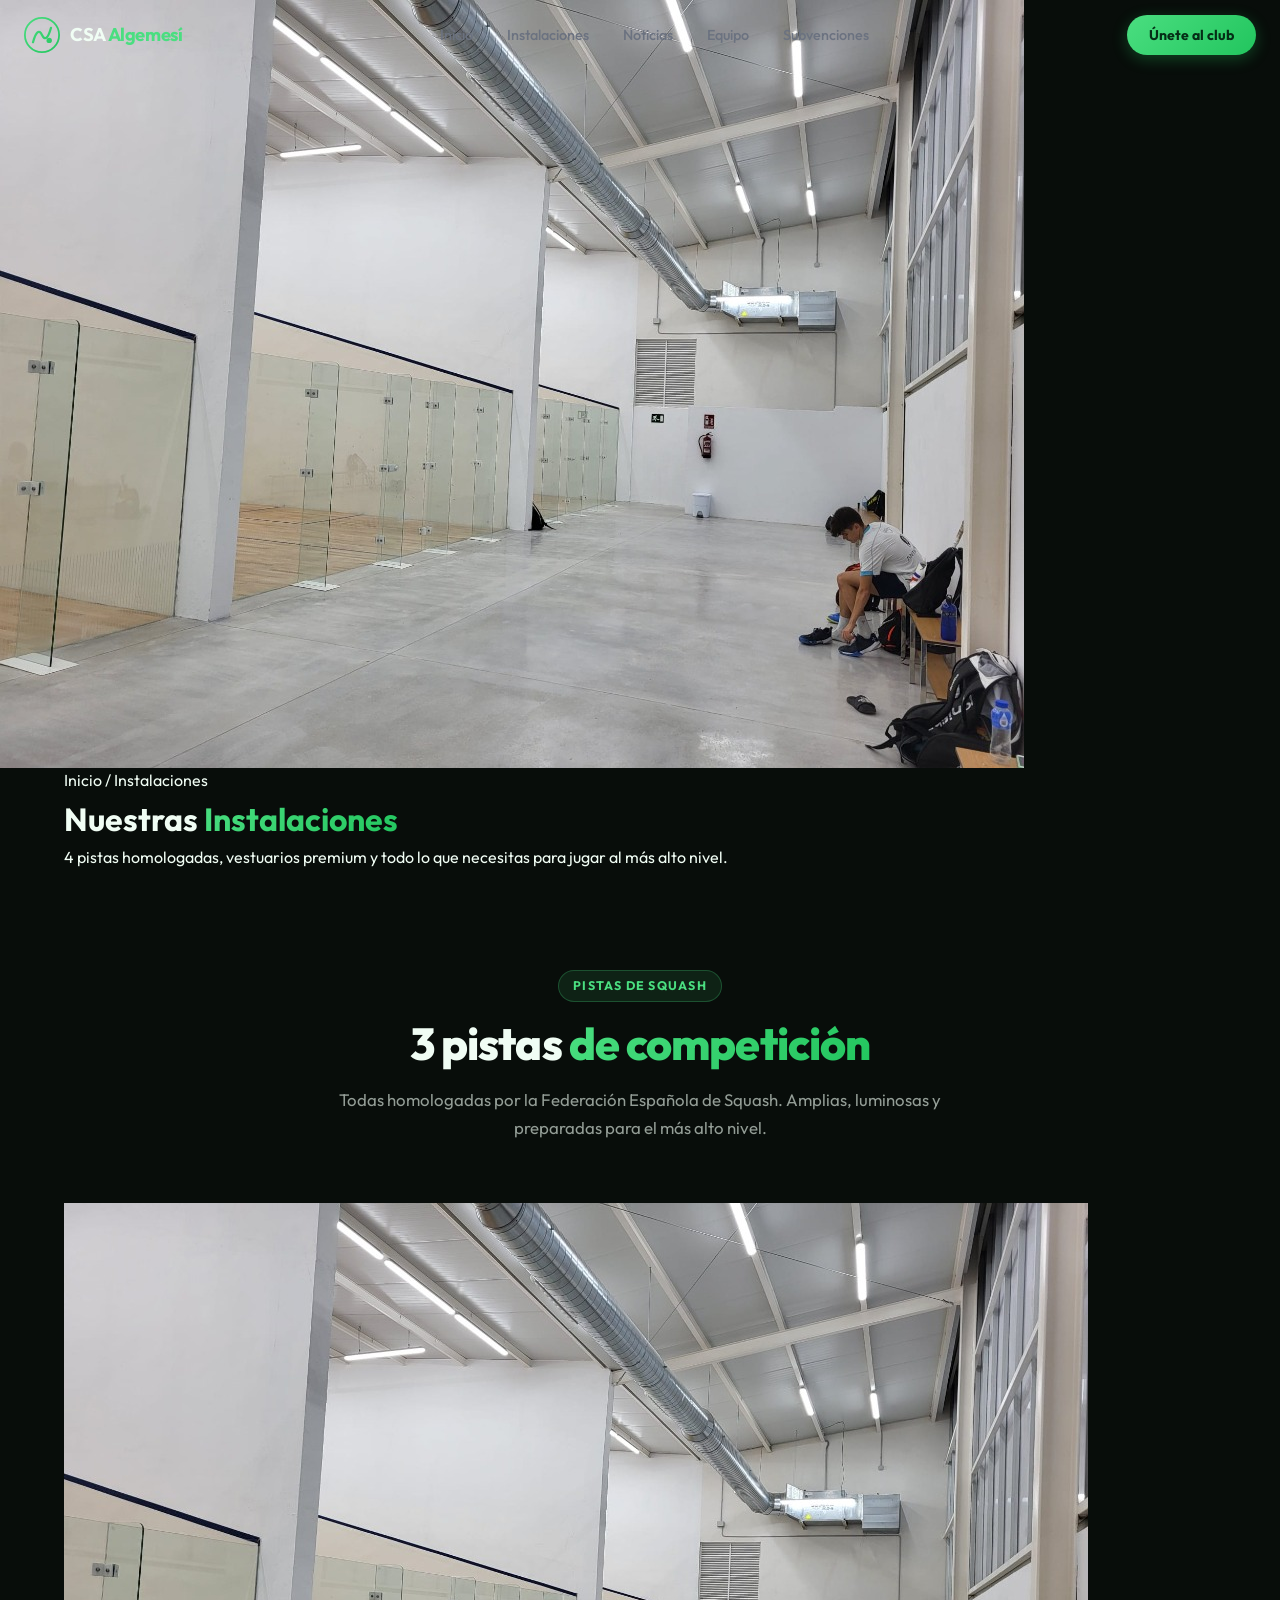
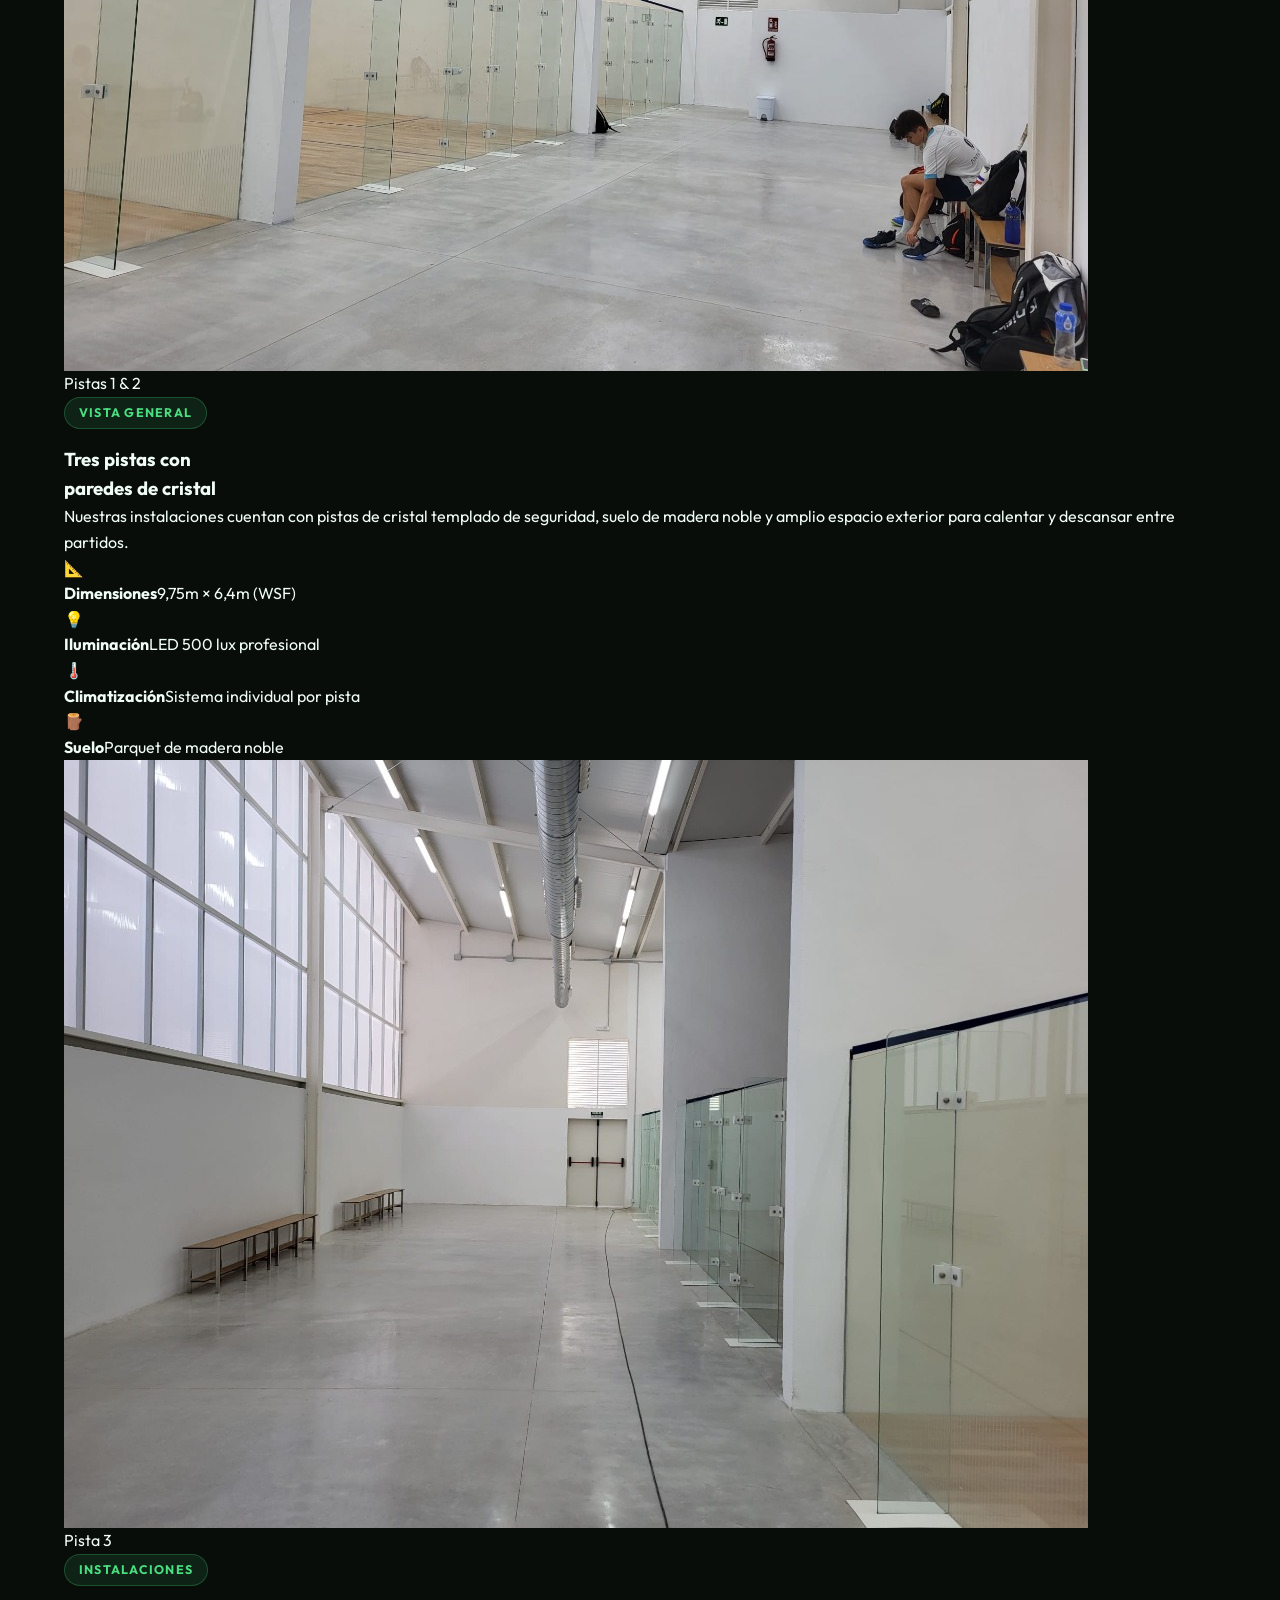
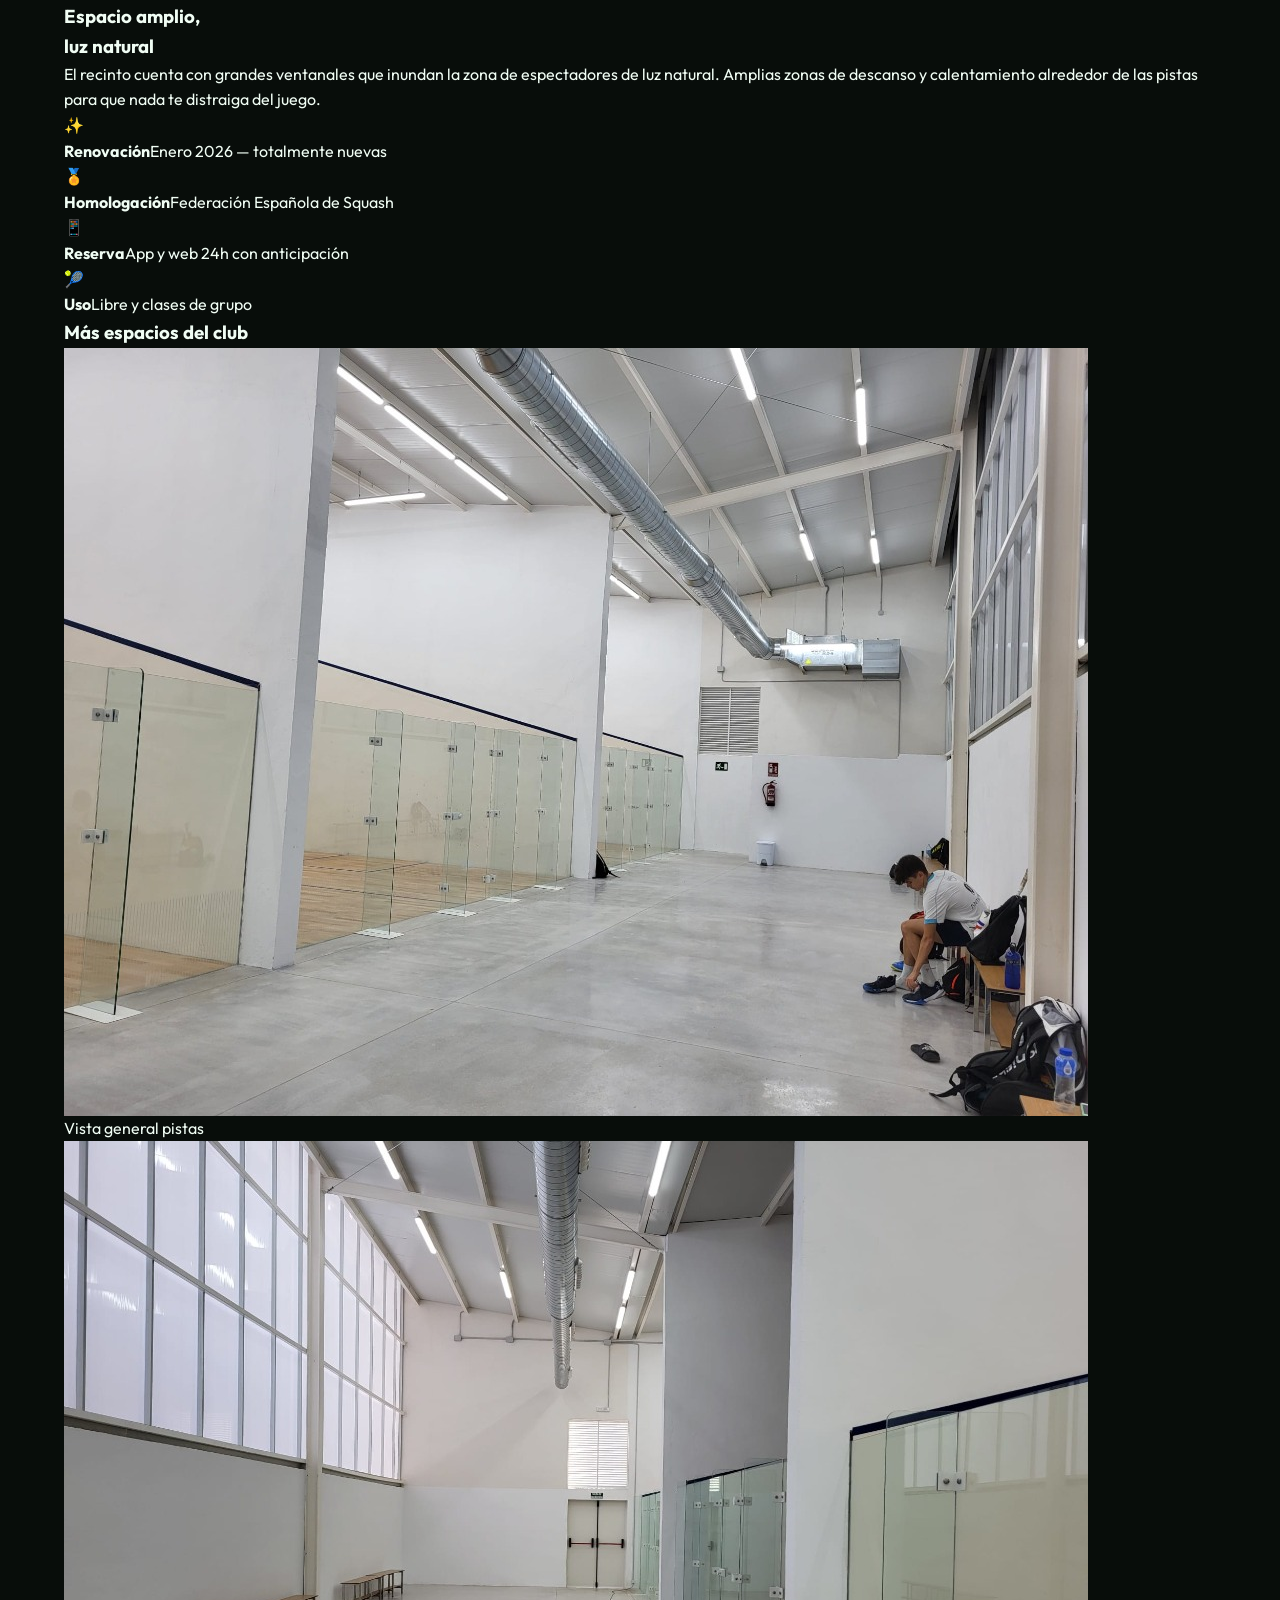
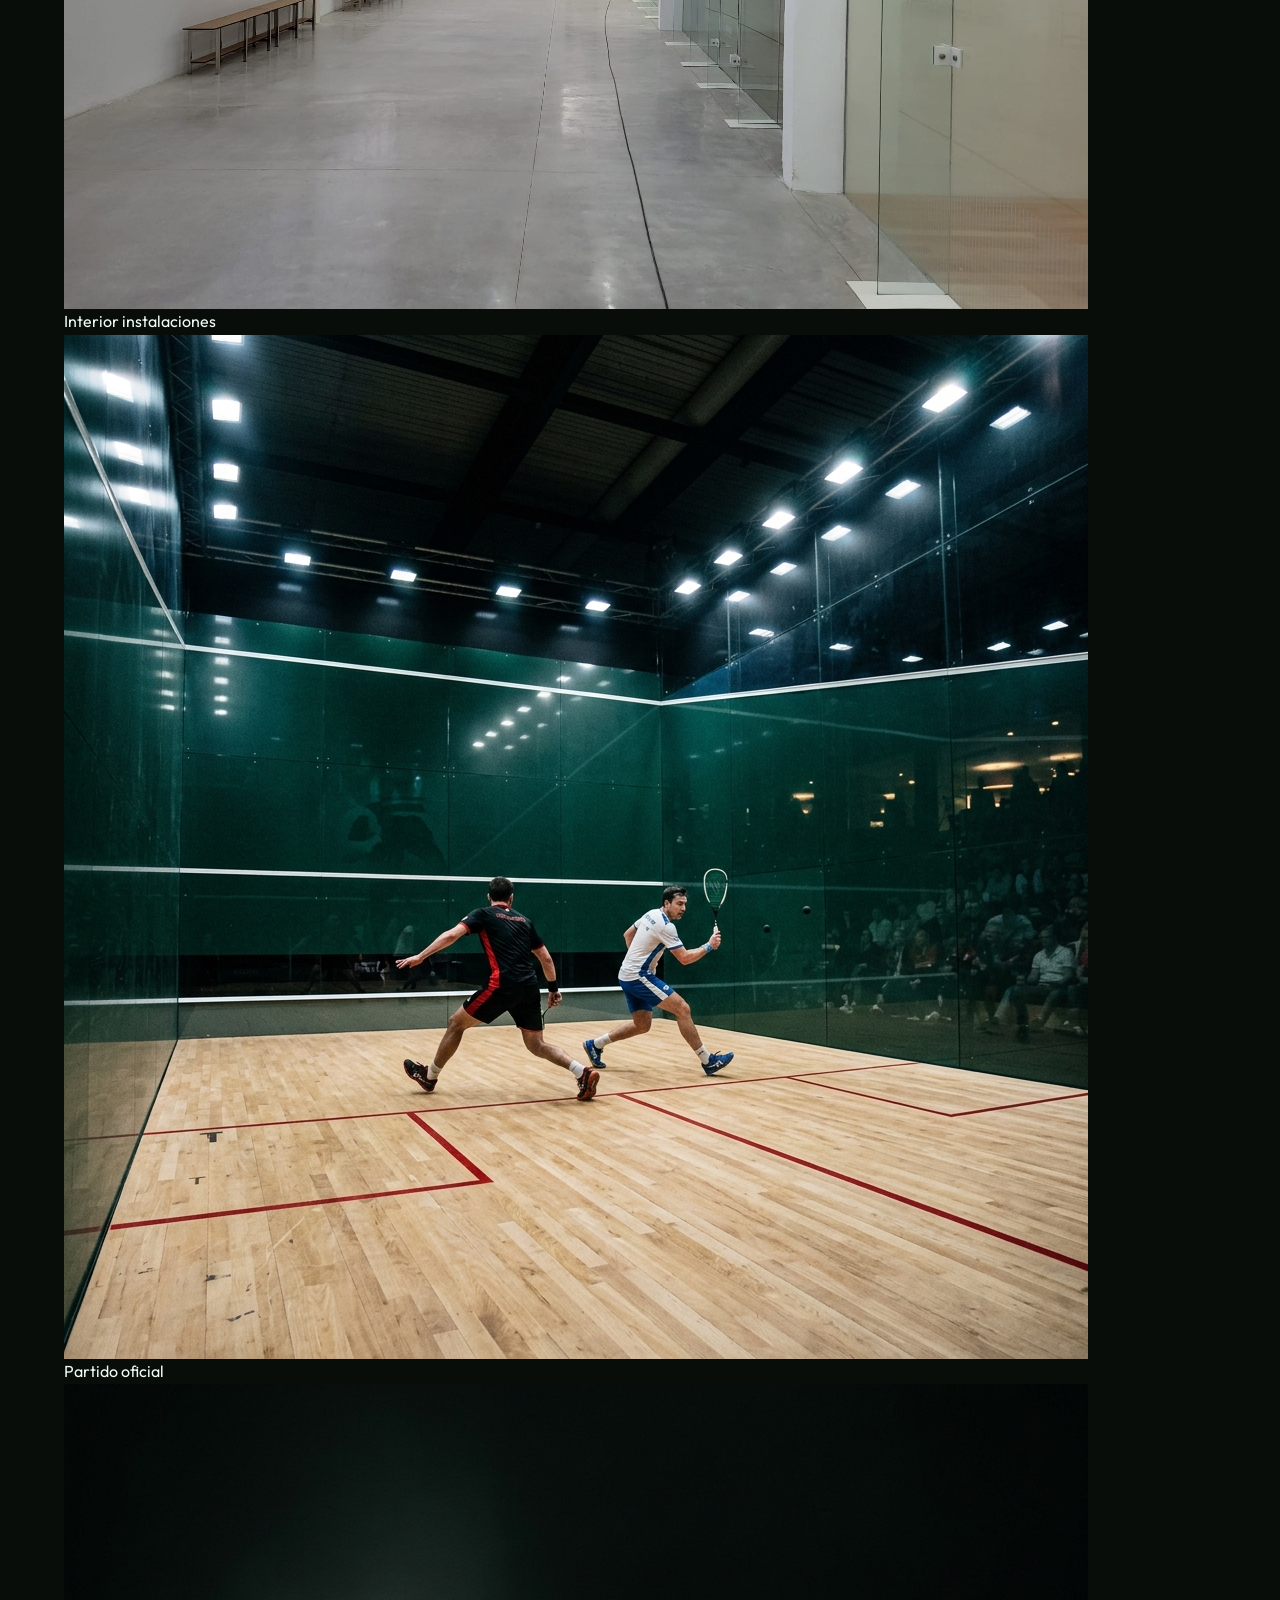
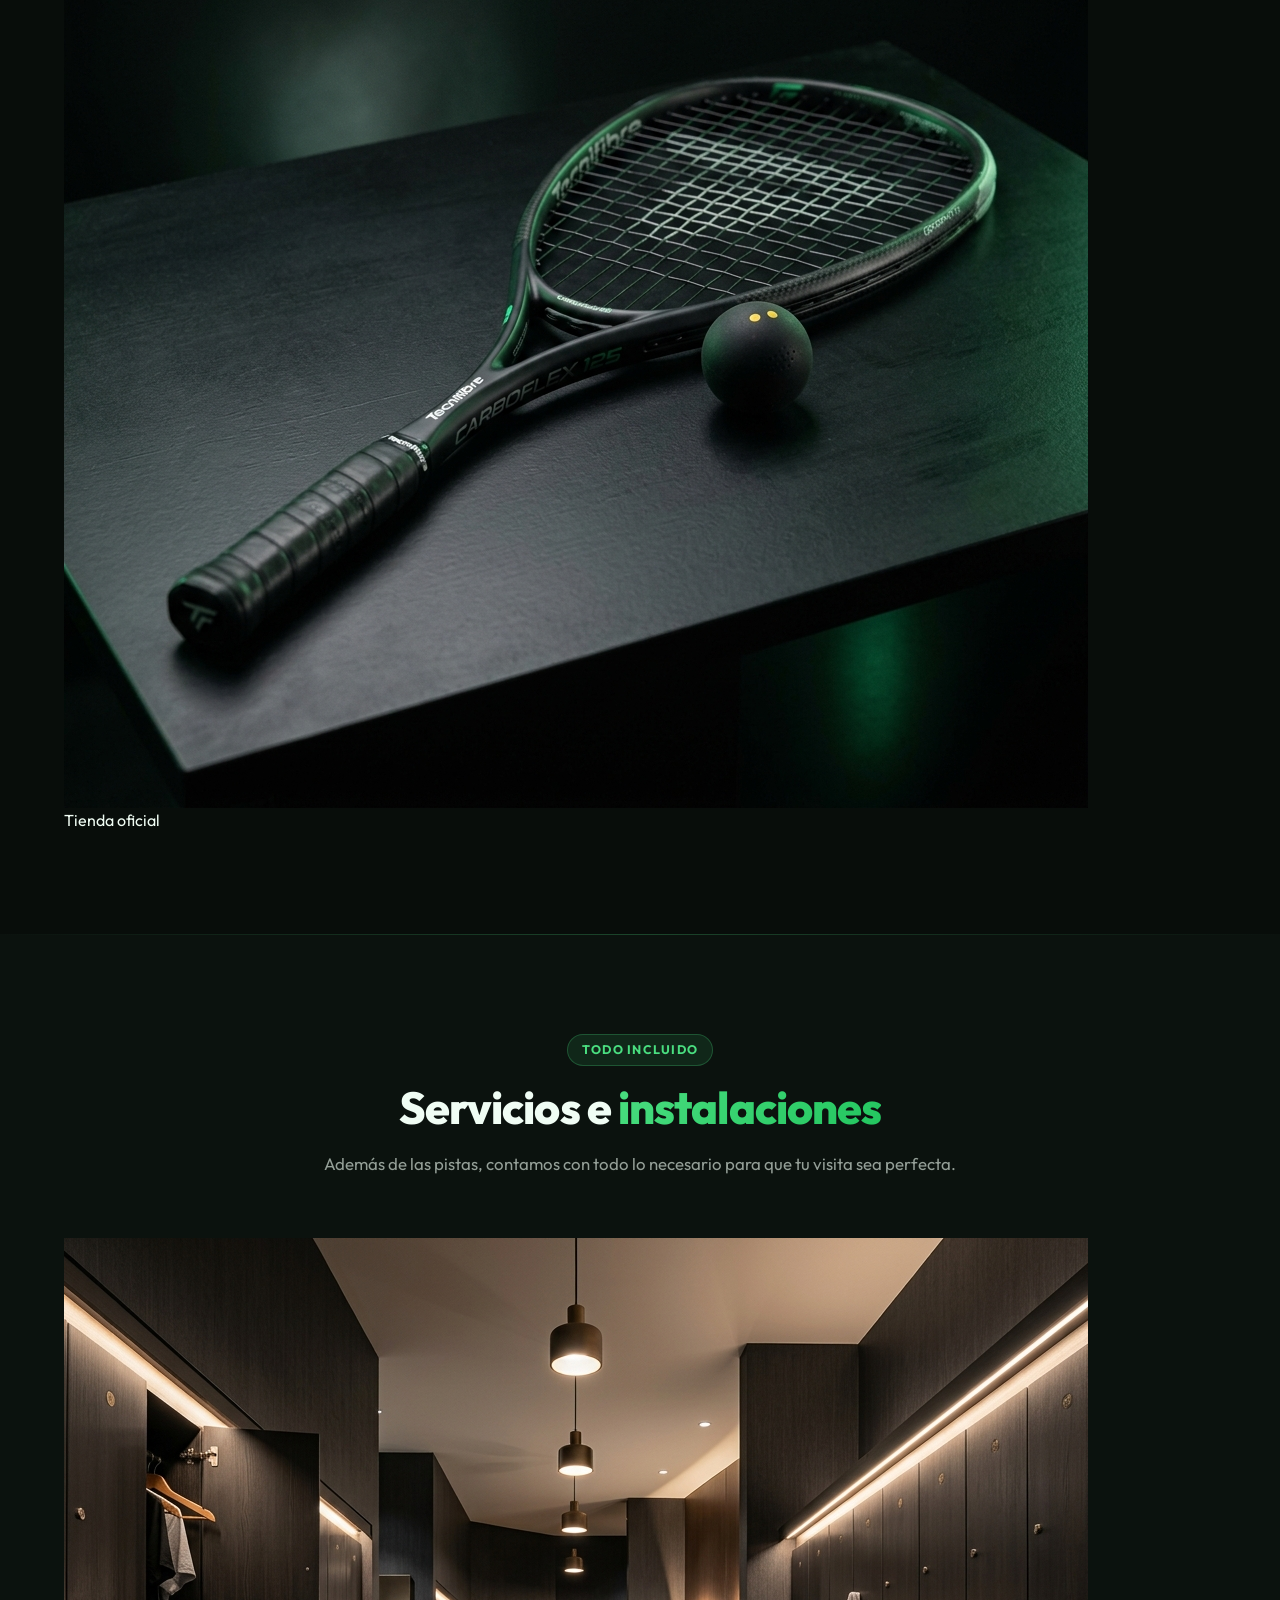
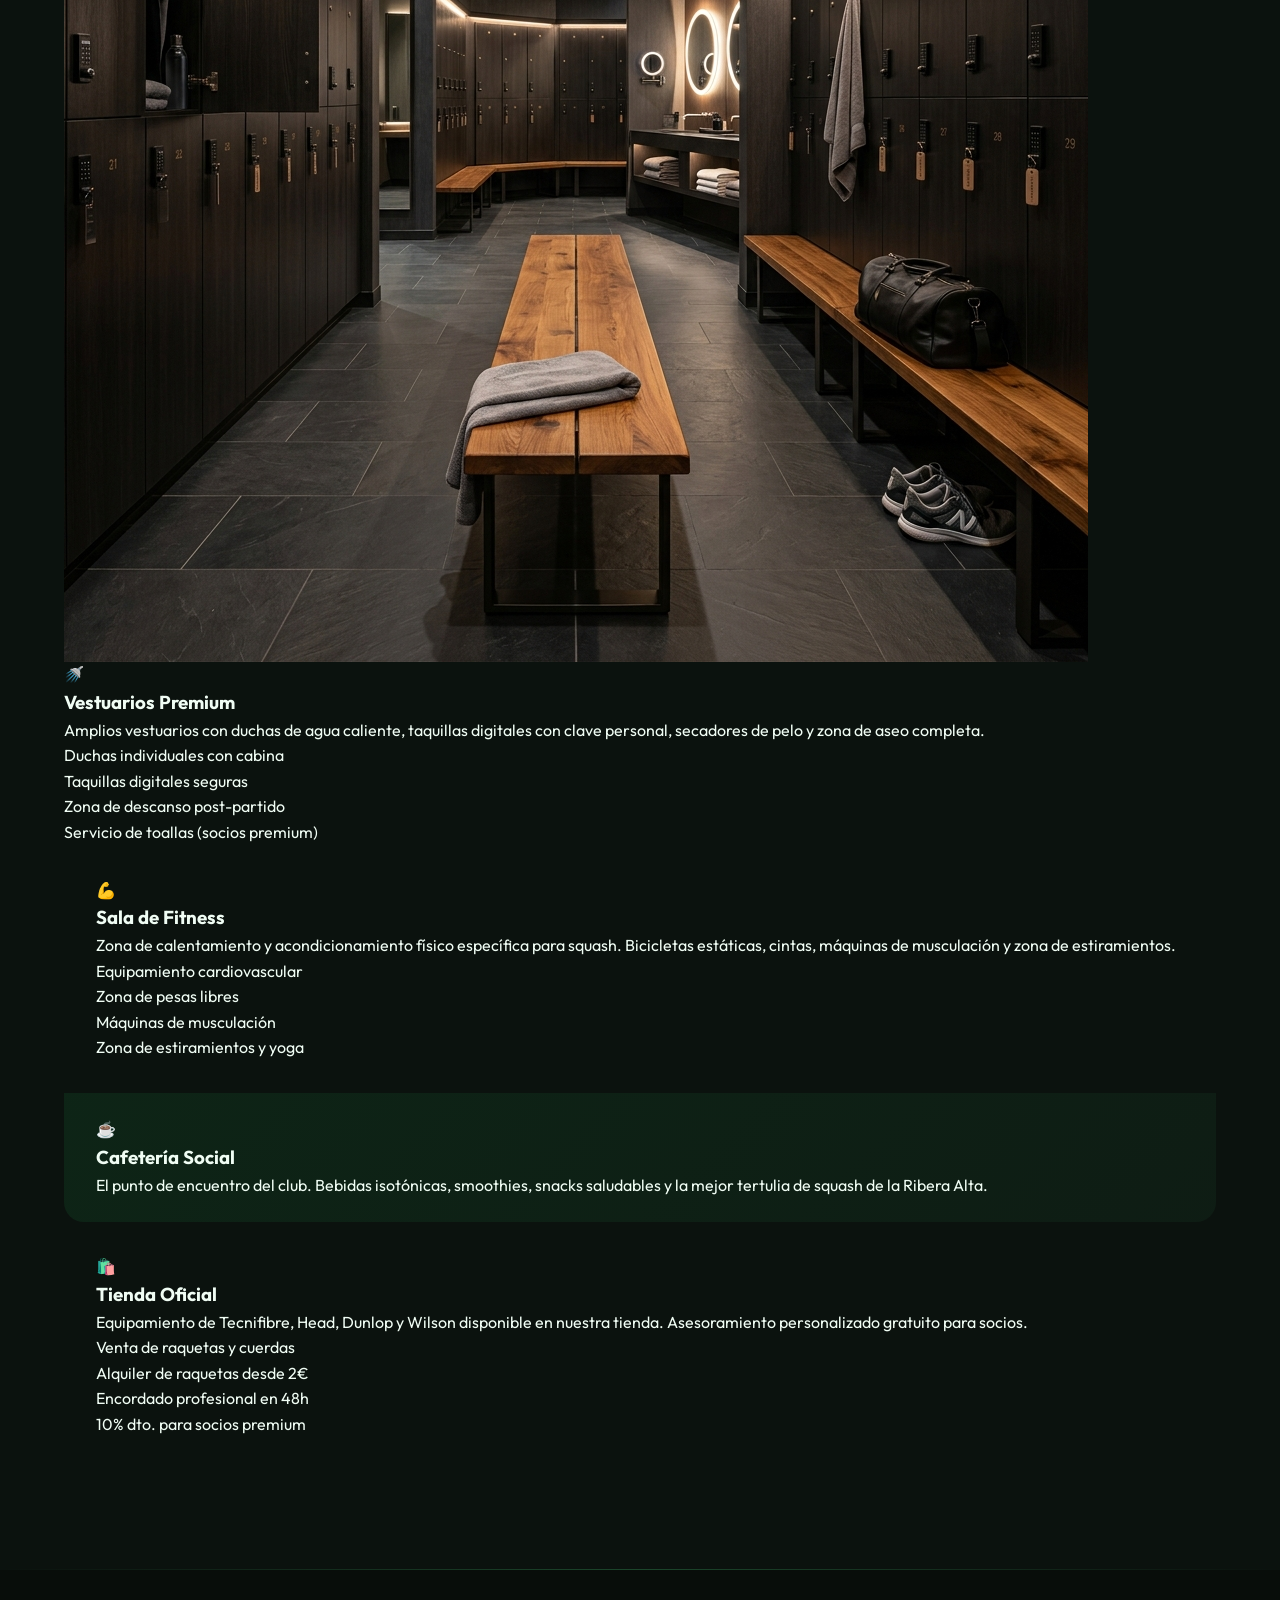
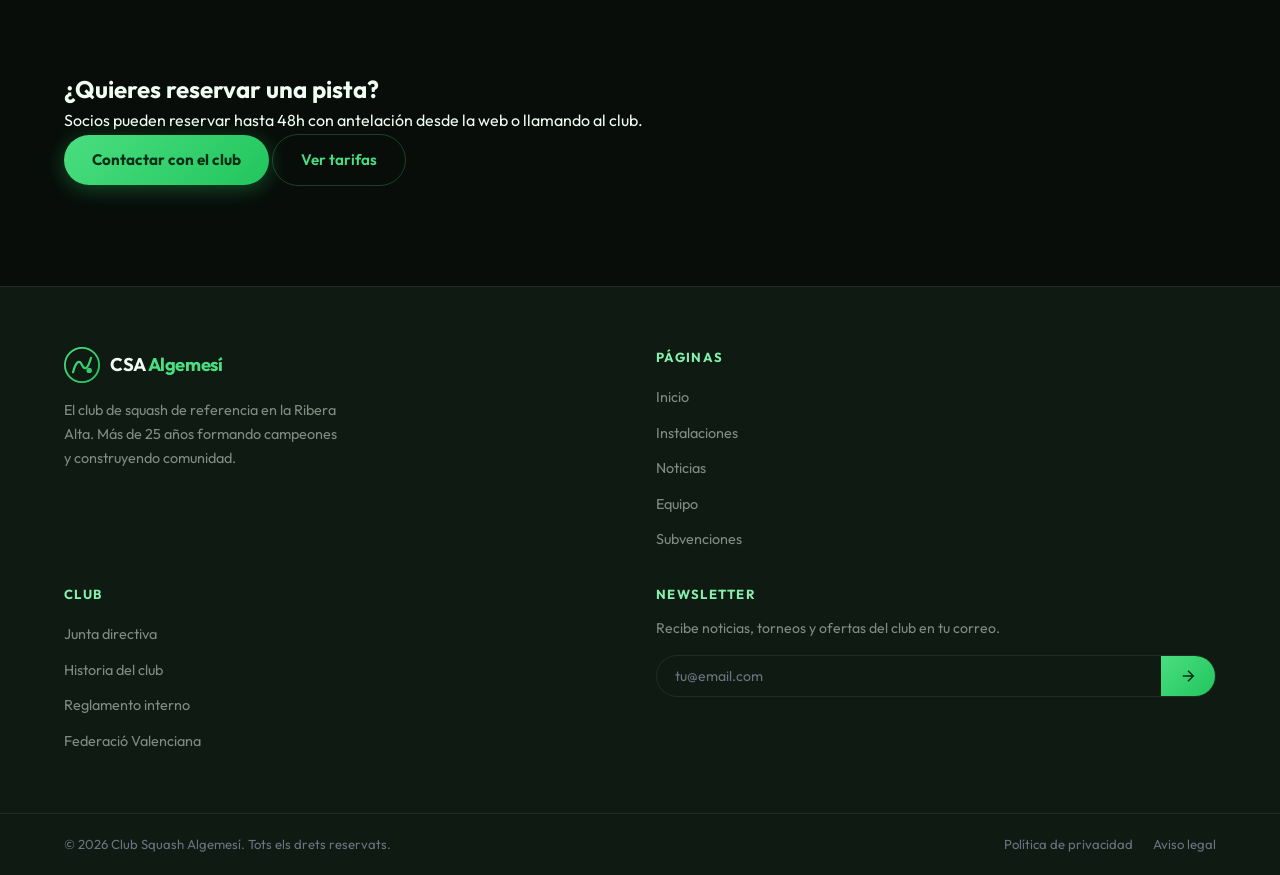
==== commit 64a1fb22: "Mejoras: fotos reales pistas, modal noticias, home limpiado, campeones España" ====
--- a/instalaciones.html
+++ b/instalaciones.html
@@ -34,7 +34,7 @@
   <!-- ===== PAGE HEADER ===== -->
   <header class="page-header">
     <div class="page-header-bg">
-      <img src="squash_court_1.png" alt="Pistas Club Squash Algemesí" class="page-header-img" />
+      <img src="pista_real_1.jpg" alt="Pistas Club Squash Algemesí" class="page-header-img" />
       <div class="page-header-overlay"></div>
     </div>
     <div class="container page-header-content">
@@ -53,20 +53,20 @@
     <div class="container">
       <div class="section-header">
         <span class="section-tag">Pistas de squash</span>
-        <h2 class="section-title">4 pistas <span class="gradient-text">de primer nivel</span></h2>
-        <p class="section-desc">Todas homologadas por la World Squash Federation con los más altos estándares de juego.</p>
+        <h2 class="section-title">3 pistas <span class="gradient-text">de competición</span></h2>
+        <p class="section-desc">Todas homologadas por la Federación Española de Squash. Amplias, luminosas y preparadas para el más alto nivel.</p>
       </div>
 
       <!-- Pista principal grande -->
       <div class="court-feature" id="court-main">
         <div class="court-feature-img">
-          <img src="squash_court_1.png" alt="Pista principal CSA Algemesí" />
+          <img src="pista_real_1.jpg" alt="Pistas Club Squash Algemesí" />
           <div class="court-num-badge">Pistas 1 & 2</div>
         </div>
         <div class="court-feature-info">
-          <span class="section-tag">Pistas principales</span>
-          <h3>Pistas de cristal con<br/>tribuna de espectadores</h3>
-          <p>Las pistas 1 y 2 cuentan con paredes de cristal templado en todo el lateral trasero, permitiendo una visión completa del juego desde la zona de espectadores. Ideales para torneos y exhibiciones.</p>
+          <span class="section-tag">Vista general</span>
+          <h3>Tres pistas con<br/>paredes de cristal</h3>
+          <p>Nuestras instalaciones cuentan con pistas de cristal templado de seguridad, suelo de madera noble y amplio espacio exterior para calentar y descansar entre partidos.</p>
           <div class="court-specs">
             <div class="spec-item">
               <span class="spec-icon">📐</span>
@@ -91,13 +91,13 @@
       <!-- Pistas 3 y 4 -->
       <div class="court-feature reverse" id="court-secondary">
         <div class="court-feature-img">
-          <img src="squash_court_2.png" alt="Pistas 3 y 4 CSA Algemesí" />
-          <div class="court-num-badge">Pistas 3 & 4</div>
+          <img src="pista_real_2.jpg" alt="Interior instalaciones CSA Algemesí" />
+          <div class="court-num-badge">Pista 3</div>
         </div>
         <div class="court-feature-info">
-          <span class="section-tag">Pistas renovadas 2026</span>
-          <h3>Pistas clásicas recién<br/>renovadas</h3>
-          <p>Las pistas 3 y 4 han sido completamente renovadas en 2026 con nuevo suelo de parquet y sistema de iluminación LED de última generación. Perfectas para el entrenamiento diario y las ligas internas.</p>
+          <span class="section-tag">Instalaciones</span>
+          <h3>Espacio amplio,<br/>luz natural</h3>
+          <p>El recinto cuenta con grandes ventanales que inundan la zona de espectadores de luz natural. Amplias zonas de descanso y calentamiento alrededor de las pistas para que nada te distraiga del juego.</p>
           <div class="court-specs">
             <div class="spec-item">
               <span class="spec-icon">✨</span>
@@ -123,22 +123,22 @@
       <div class="gallery-section">
         <h3 class="gallery-title">Más espacios del club</h3>
         <div class="gallery-grid">
-          <div class="gallery-item tall" id="gallery-locker">
-            <img src="squash_locker.png" alt="Vestuarios Club Squash Algemesí" />
-            <div class="gallery-overlay">
-              <span class="gallery-label">Vestuarios Premium</span>
-            </div>
-          </div>
-          <div class="gallery-item" id="gallery-court1">
-            <img src="squash_court_1.png" alt="Pista vista lateral" />
-            <div class="gallery-overlay">
-              <span class="gallery-label">Vista lateral pista</span>
-            </div>
-          </div>
-          <div class="gallery-item" id="gallery-court2">
-            <img src="squash_court_2.png" alt="Zona de juego" />
-            <div class="gallery-overlay">
-              <span class="gallery-label">Zona de servicio</span>
+          <div class="gallery-item tall" id="gallery-real1">
+            <img src="pista_real_1.jpg" alt="Vista general pistas CSA Algemesí" />
+            <div class="gallery-overlay">
+              <span class="gallery-label">Vista general pistas</span>
+            </div>
+          </div>
+          <div class="gallery-item" id="gallery-real2">
+            <img src="pista_real_2.jpg" alt="Instalaciones CSA Algemesí" />
+            <div class="gallery-overlay">
+              <span class="gallery-label">Interior instalaciones</span>
+            </div>
+          </div>
+          <div class="gallery-item" id="gallery-hero">
+            <img src="squash_hero.png" alt="Partido en el club" />
+            <div class="gallery-overlay">
+              <span class="gallery-label">Partido oficial</span>
             </div>
           </div>
           <div class="gallery-item" id="gallery-racket">
--- a/styles.css
+++ b/styles.css
@@ -1410,8 +1410,80 @@
 }
 
 /* ---------- Responsive ---------- */
-@media (max-width: 1024px) {
-  .install-grid {
+.home-install-grid.three-cols {
+  grid-template-columns: repeat(3, 1fr);
+  gap: 20px;
+}
+
+.home-install-card .hi-img-wrap {
+  position: relative;
+  width: 100%;
+  height: 200px;
+  overflow: hidden;
+  border-radius: var(--radius-md);
+  margin-bottom: 16px;
+}
+
+.home-install-card .hi-img-wrap img {
+  width: 100%;
+  height: 100%;
+  object-fit: cover;
+  transition: transform 0.5s ease;
+}
+
+.home-install-card:hover .hi-img-wrap img {
+  transform: scale(1.05);
+}
+
+.hi-num {
+  position: absolute;
+  top: 12px;
+  left: 12px;
+  background: var(--gradient);
+  color: #052e16;
+  font-size: 0.72rem;
+  font-weight: 800;
+  text-transform: uppercase;
+  letter-spacing: 0.08em;
+  padding: 4px 12px;
+  border-radius: 50px;
+}
+
+/* Coming soon */
+.coming-soon-wrap {
+  text-align: center;
+  padding: 80px 20px;
+  max-width: 560px;
+  margin: 0 auto;
+}
+
+.coming-soon-icon {
+  font-size: 4rem;
+  margin-bottom: 24px;
+}
+
+.coming-soon-wrap h2 {
+  font-size: 2rem;
+  font-weight: 800;
+  margin-bottom: 16px;
+}
+
+.coming-soon-wrap p {
+  font-size: 1rem;
+  color: rgba(240,253,244,0.6);
+  line-height: 1.7;
+  margin-bottom: 12px;
+}
+
+.coming-soon-cta {
+  margin-top: 32px;
+}
+
+@media (max-width: 768px) {
+  .home-install-grid.three-cols {
+    grid-template-columns: 1fr;
+  }
+}
     grid-template-columns: repeat(2, 1fr);
   }
 
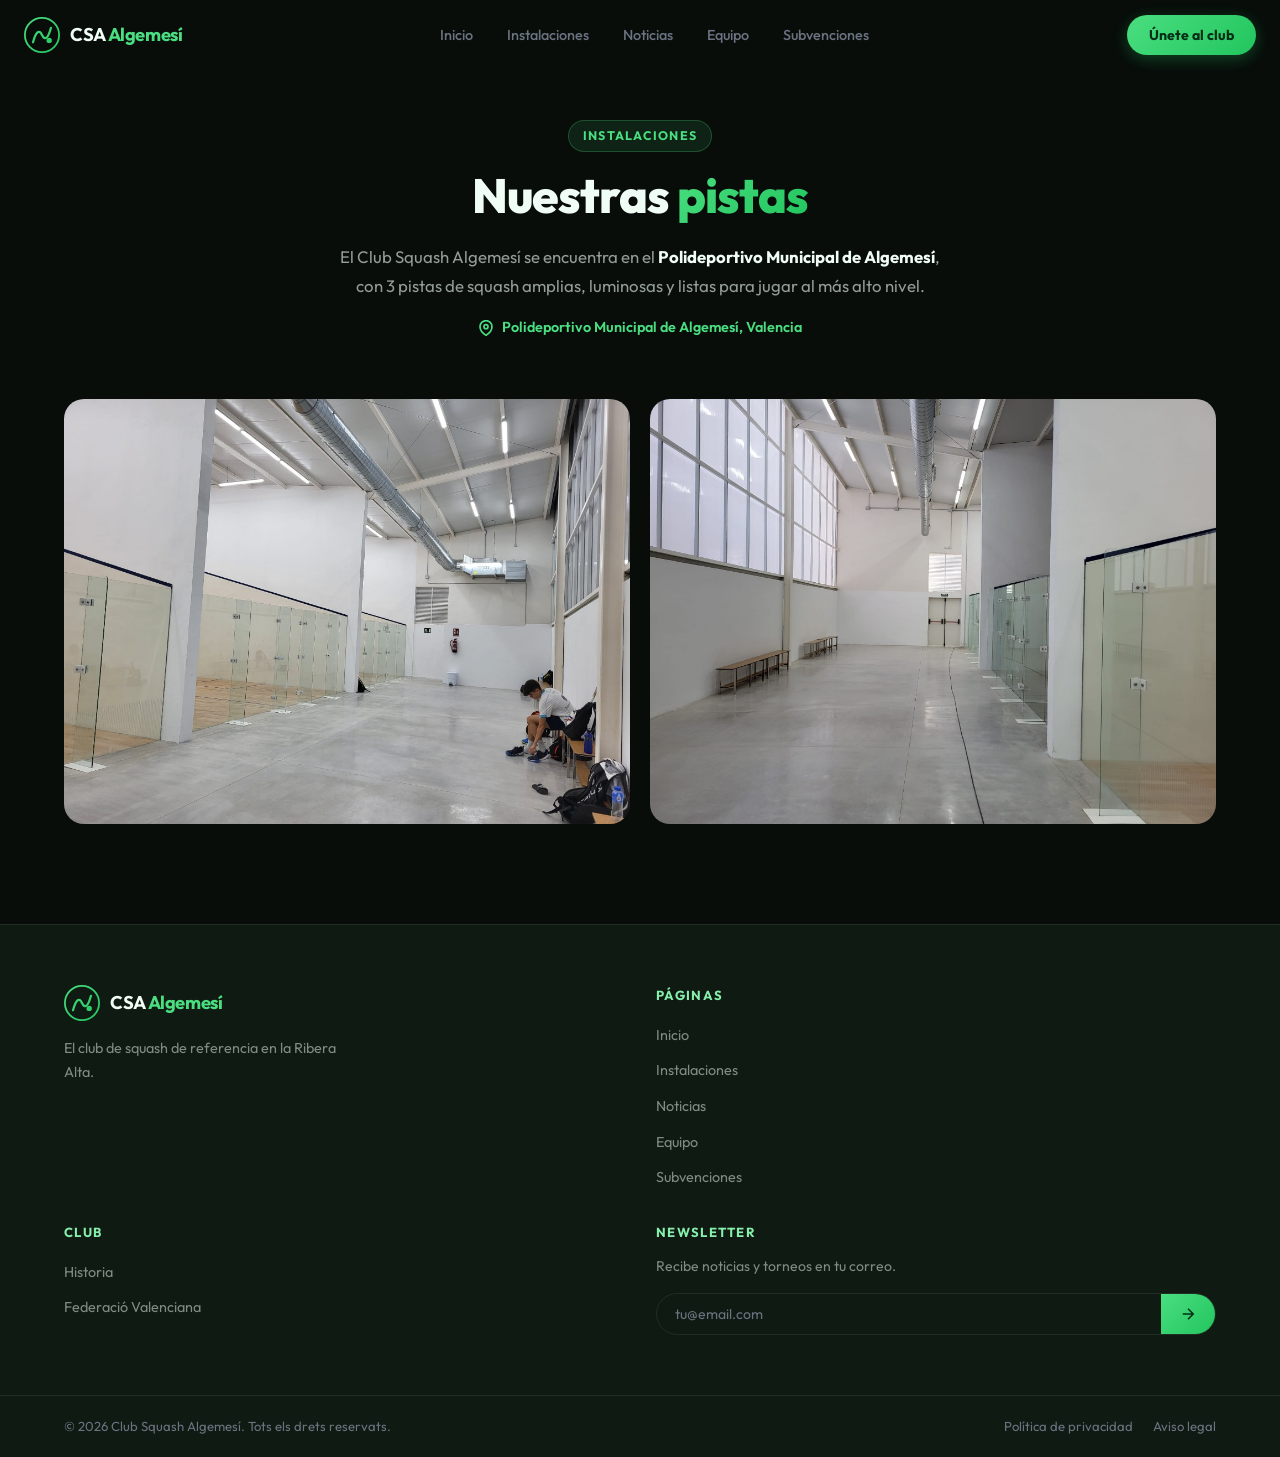
==== commit 850a49a6: "Quitar mencion de pistas homologadas en instalaciones" ====
--- a/instalaciones.html
+++ b/instalaciones.html
@@ -4,15 +4,82 @@
   <meta charset="UTF-8" />
   <meta name="viewport" content="width=device-width, initial-scale=1.0" />
   <title>Instalaciones | Club Squash Algemesí</title>
-  <meta name="description" content="Conoce las instalaciones del Club Squash Algemesí: 4 pistas profesionales, vestuarios premium, sala de fitness y más." />
+  <meta name="description" content="Instalaciones del Club Squash Algemesí en el Polideportivo de Algemesí. 3 pistas de squash homologadas." />
   <link rel="preconnect" href="https://fonts.googleapis.com" />
   <link rel="preconnect" href="https://fonts.gstatic.com" crossorigin />
   <link href="https://fonts.googleapis.com/css2?family=Outfit:wght@300;400;500;600;700;800;900&display=swap" rel="stylesheet" />
   <link rel="stylesheet" href="styles.css" />
+  <style>
+    .install-intro {
+      text-align: center;
+      max-width: 620px;
+      margin: 0 auto 56px;
+    }
+
+    .install-intro .section-tag {
+      margin-bottom: 16px;
+      display: inline-block;
+    }
+
+    .install-intro h1 {
+      font-size: clamp(2rem, 4vw, 3rem);
+      font-weight: 800;
+      line-height: 1.15;
+      letter-spacing: -0.02em;
+      margin-bottom: 20px;
+    }
+
+    .install-intro p {
+      font-size: 1.05rem;
+      color: rgba(240,253,244,0.6);
+      line-height: 1.7;
+    }
+
+    .install-location {
+      display: inline-flex;
+      align-items: center;
+      gap: 8px;
+      font-size: 0.9rem;
+      font-weight: 600;
+      color: var(--green-400);
+      margin-top: 16px;
+    }
+
+    .photos-grid {
+      display: grid;
+      grid-template-columns: 1fr 1fr;
+      gap: 20px;
+    }
+
+    .photo-box {
+      border-radius: 20px;
+      overflow: hidden;
+      aspect-ratio: 4 / 3;
+      position: relative;
+    }
+
+    .photo-box img {
+      width: 100%;
+      height: 100%;
+      object-fit: cover;
+      object-position: center;
+      display: block;
+      transition: transform 0.5s ease;
+    }
+
+    .photo-box:hover img {
+      transform: scale(1.03);
+    }
+
+    @media (max-width: 640px) {
+      .photos-grid {
+        grid-template-columns: 1fr;
+      }
+    }
+  </style>
 </head>
 <body>
 
-  <!-- ===== NAVBAR ===== -->
   <nav class="navbar scrolled" id="navbar">
     <div class="nav-container">
       <a href="index.html" class="nav-logo">
@@ -20,226 +87,52 @@
         <span class="logo-text">CSA <span class="logo-accent">Algemesí</span></span>
       </a>
       <ul class="nav-links" id="nav-links">
-        <li><a href="index.html" class="nav-link" id="link-home">Inicio</a></li>
-        <li><a href="instalaciones.html" class="nav-link active" id="link-install">Instalaciones</a></li>
-        <li><a href="noticias.html" class="nav-link" id="link-news">Noticias</a></li>
-        <li><a href="equipo.html" class="nav-link" id="link-equipo">Equipo</a></li>
-        <li><a href="subvenciones.html" class="nav-link" id="link-subs">Subvenciones</a></li>
+        <li><a href="index.html" class="nav-link">Inicio</a></li>
+        <li><a href="instalaciones.html" class="nav-link active">Instalaciones</a></li>
+        <li><a href="noticias.html" class="nav-link">Noticias</a></li>
+        <li><a href="equipo.html" class="nav-link">Equipo</a></li>
+        <li><a href="subvenciones.html" class="nav-link">Subvenciones</a></li>
       </ul>
-      <a href="index.html#contacto" class="nav-cta" id="nav-cta-btn">Únete al club</a>
+      <a href="equipo.html" class="nav-cta">Únete al club</a>
       <button class="hamburger" id="hamburger" aria-label="Abrir menú"><span></span><span></span><span></span></button>
     </div>
   </nav>
 
-  <!-- ===== PAGE HEADER ===== -->
-  <header class="page-header">
-    <div class="page-header-bg">
-      <img src="pista_real_1.jpg" alt="Pistas Club Squash Algemesí" class="page-header-img" />
-      <div class="page-header-overlay"></div>
-    </div>
-    <div class="container page-header-content">
-      <div class="breadcrumb">
-        <a href="index.html">Inicio</a>
-        <span>/</span>
-        <span>Instalaciones</span>
-      </div>
-      <h1 class="page-title">Nuestras <span class="gradient-text">Instalaciones</span></h1>
-      <p class="page-subtitle">4 pistas homologadas, vestuarios premium y todo lo que necesitas para jugar al más alto nivel.</p>
-    </div>
-  </header>
+  <section class="section" id="instalaciones" style="padding-top: 120px;">
+    <div class="container">
 
-  <!-- ===== GALERÍA DE PISTAS ===== -->
-  <section class="section" id="pistas">
-    <div class="container">
-      <div class="section-header">
-        <span class="section-tag">Pistas de squash</span>
-        <h2 class="section-title">3 pistas <span class="gradient-text">de competición</span></h2>
-        <p class="section-desc">Todas homologadas por la Federación Española de Squash. Amplias, luminosas y preparadas para el más alto nivel.</p>
-      </div>
-
-      <!-- Pista principal grande -->
-      <div class="court-feature" id="court-main">
-        <div class="court-feature-img">
-          <img src="pista_real_1.jpg" alt="Pistas Club Squash Algemesí" />
-          <div class="court-num-badge">Pistas 1 & 2</div>
-        </div>
-        <div class="court-feature-info">
-          <span class="section-tag">Vista general</span>
-          <h3>Tres pistas con<br/>paredes de cristal</h3>
-          <p>Nuestras instalaciones cuentan con pistas de cristal templado de seguridad, suelo de madera noble y amplio espacio exterior para calentar y descansar entre partidos.</p>
-          <div class="court-specs">
-            <div class="spec-item">
-              <span class="spec-icon">📐</span>
-              <div><strong>Dimensiones</strong><span>9,75m × 6,4m (WSF)</span></div>
-            </div>
-            <div class="spec-item">
-              <span class="spec-icon">💡</span>
-              <div><strong>Iluminación</strong><span>LED 500 lux profesional</span></div>
-            </div>
-            <div class="spec-item">
-              <span class="spec-icon">🌡️</span>
-              <div><strong>Climatización</strong><span>Sistema individual por pista</span></div>
-            </div>
-            <div class="spec-item">
-              <span class="spec-icon">🪵</span>
-              <div><strong>Suelo</strong><span>Parquet de madera noble</span></div>
-            </div>
-          </div>
+      <div class="install-intro">
+        <span class="section-tag">Instalaciones</span>
+        <h1>Nuestras <span class="gradient-text">pistas</span></h1>
+        <p>El Club Squash Algemesí se encuentra en el <strong style="color:var(--text-primary)">Polideportivo Municipal de Algemesí</strong>, con 3 pistas de squash amplias, luminosas y listas para jugar al más alto nivel.</p>
+        <div class="install-location">
+          <svg width="16" height="16" viewBox="0 0 24 24" fill="none" stroke="currentColor" stroke-width="2.5"><path d="M21 10c0 7-9 13-9 13s-9-6-9-13a9 9 0 0 1 18 0z"/><circle cx="12" cy="10" r="3"/></svg>
+          Polideportivo Municipal de Algemesí, Valencia
         </div>
       </div>
 
-      <!-- Pistas 3 y 4 -->
-      <div class="court-feature reverse" id="court-secondary">
-        <div class="court-feature-img">
-          <img src="pista_real_2.jpg" alt="Interior instalaciones CSA Algemesí" />
-          <div class="court-num-badge">Pista 3</div>
+      <div class="photos-grid" id="photos-grid">
+        <div class="photo-box" id="photo-pistas-1">
+          <img src="pista_real_1.jpg" alt="Pistas de squash Club Algemesí — vista general" />
         </div>
-        <div class="court-feature-info">
-          <span class="section-tag">Instalaciones</span>
-          <h3>Espacio amplio,<br/>luz natural</h3>
-          <p>El recinto cuenta con grandes ventanales que inundan la zona de espectadores de luz natural. Amplias zonas de descanso y calentamiento alrededor de las pistas para que nada te distraiga del juego.</p>
-          <div class="court-specs">
-            <div class="spec-item">
-              <span class="spec-icon">✨</span>
-              <div><strong>Renovación</strong><span>Enero 2026 — totalmente nuevas</span></div>
-            </div>
-            <div class="spec-item">
-              <span class="spec-icon">🏅</span>
-              <div><strong>Homologación</strong><span>Federación Española de Squash</span></div>
-            </div>
-            <div class="spec-item">
-              <span class="spec-icon">📱</span>
-              <div><strong>Reserva</strong><span>App y web 24h con anticipación</span></div>
-            </div>
-            <div class="spec-item">
-              <span class="spec-icon">🎾</span>
-              <div><strong>Uso</strong><span>Libre y clases de grupo</span></div>
-            </div>
-          </div>
+        <div class="photo-box" id="photo-pistas-2">
+          <img src="pista_real_2.jpg" alt="Interior pistas Club Squash Algemesí" />
         </div>
       </div>
 
-      <!-- Galería adicional -->
-      <div class="gallery-section">
-        <h3 class="gallery-title">Más espacios del club</h3>
-        <div class="gallery-grid">
-          <div class="gallery-item tall" id="gallery-real1">
-            <img src="pista_real_1.jpg" alt="Vista general pistas CSA Algemesí" />
-            <div class="gallery-overlay">
-              <span class="gallery-label">Vista general pistas</span>
-            </div>
-          </div>
-          <div class="gallery-item" id="gallery-real2">
-            <img src="pista_real_2.jpg" alt="Instalaciones CSA Algemesí" />
-            <div class="gallery-overlay">
-              <span class="gallery-label">Interior instalaciones</span>
-            </div>
-          </div>
-          <div class="gallery-item" id="gallery-hero">
-            <img src="squash_hero.png" alt="Partido en el club" />
-            <div class="gallery-overlay">
-              <span class="gallery-label">Partido oficial</span>
-            </div>
-          </div>
-          <div class="gallery-item" id="gallery-racket">
-            <img src="squash_racket.png" alt="Equipamiento tienda oficial" />
-            <div class="gallery-overlay">
-              <span class="gallery-label">Tienda oficial</span>
-            </div>
-          </div>
-        </div>
-      </div>
     </div>
   </section>
 
-  <!-- ===== SERVICIOS ===== -->
-  <section class="section section-alt" id="servicios">
-    <div class="container">
-      <div class="section-header">
-        <span class="section-tag">Todo incluido</span>
-        <h2 class="section-title">Servicios e <span class="gradient-text">instalaciones</span></h2>
-        <p class="section-desc">Además de las pistas, contamos con todo lo necesario para que tu visita sea perfecta.</p>
-      </div>
-      <div class="services-grid">
-        <div class="service-card" id="srv-vestuarios">
-          <div class="service-img"><img src="squash_locker.png" alt="Vestuarios" /></div>
-          <div class="service-body">
-            <div class="service-icon">🚿</div>
-            <h3>Vestuarios Premium</h3>
-            <p>Amplios vestuarios con duchas de agua caliente, taquillas digitales con clave personal, secadores de pelo y zona de aseo completa.</p>
-            <ul class="service-list">
-              <li>Duchas individuales con cabina</li>
-              <li>Taquillas digitales seguras</li>
-              <li>Zona de descanso post-partido</li>
-              <li>Servicio de toallas (socios premium)</li>
-            </ul>
-          </div>
-        </div>
-        <div class="service-card" id="srv-gym">
-          <div class="service-body" style="padding: 32px;">
-            <div class="service-icon">💪</div>
-            <h3>Sala de Fitness</h3>
-            <p>Zona de calentamiento y acondicionamiento físico específica para squash. Bicicletas estáticas, cintas, máquinas de musculación y zona de estiramientos.</p>
-            <ul class="service-list">
-              <li>Equipamiento cardiovascular</li>
-              <li>Zona de pesas libres</li>
-              <li>Máquinas de musculación</li>
-              <li>Zona de estiramientos y yoga</li>
-            </ul>
-          </div>
-          <div class="service-body" style="background: linear-gradient(135deg, rgba(34,197,94,0.1), rgba(74,222,128,0.05)); border-radius: 0 0 var(--radius-lg) var(--radius-lg); padding: 24px 32px;">
-            <div class="service-icon">☕</div>
-            <h3>Cafetería Social</h3>
-            <p>El punto de encuentro del club. Bebidas isotónicas, smoothies, snacks saludables y la mejor tertulia de squash de la Ribera Alta.</p>
-          </div>
-        </div>
-        <div class="service-card" id="srv-tienda">
-          <div class="service-body" style="padding: 32px;">
-            <div class="service-icon">🛍️</div>
-            <h3>Tienda Oficial</h3>
-            <p>Equipamiento de Tecnifibre, Head, Dunlop y Wilson disponible en nuestra tienda. Asesoramiento personalizado gratuito para socios.</p>
-            <ul class="service-list">
-              <li>Venta de raquetas y cuerdas</li>
-              <li>Alquiler de raquetas desde 2€</li>
-              <li>Encordado profesional en 48h</li>
-              <li>10% dto. para socios premium</li>
-            </ul>
-          </div>
-        </div>
-      </div>
-    </div>
-  </section>
-
-  <!-- ===== CTA ===== -->
-  <section class="section cta-section" id="cta-install">
-    <div class="container">
-      <div class="cta-box">
-        <div class="cta-content">
-          <h2>¿Quieres reservar una pista?</h2>
-          <p>Socios pueden reservar hasta 48h con antelación desde la web o llamando al club.</p>
-        </div>
-        <div class="cta-actions">
-          <a href="index.html#contacto" class="btn-primary" id="cta-contact-btn">Contactar con el club</a>
-          <a href="index.html#horarios" class="btn-outline" id="cta-prices-btn">Ver tarifas</a>
-        </div>
-      </div>
-    </div>
-  </section>
-
-  <!-- ===== FOOTER ===== -->
-  <footer class="footer" id="footer">
+  <footer class="footer">
     <div class="footer-top">
       <div class="container footer-grid">
         <div class="footer-brand">
-          <a href="index.html" class="nav-logo">
-            <div class="logo-icon"><svg viewBox="0 0 40 40" fill="none"><circle cx="20" cy="20" r="19" stroke="url(#lg2)" stroke-width="2"/><path d="M10 28 Q15 10 20 20 Q25 30 30 12" stroke="url(#lg2)" stroke-width="2.5" stroke-linecap="round" fill="none"/><circle cx="28" cy="26" r="3" fill="url(#lg2)"/><defs><linearGradient id="lg2" x1="0" y1="0" x2="40" y2="40" gradientUnits="userSpaceOnUse"><stop offset="0%" stop-color="#4ade80"/><stop offset="100%" stop-color="#22c55e"/></linearGradient></defs></svg></div>
-            <span class="logo-text">CSA <span class="logo-accent">Algemesí</span></span>
-          </a>
-          <p class="footer-tagline">El club de squash de referencia en la Ribera Alta. Más de 25 años formando campeones y construyendo comunidad.</p>
+          <a href="index.html" class="nav-logo"><div class="logo-icon"><svg viewBox="0 0 40 40" fill="none"><circle cx="20" cy="20" r="19" stroke="url(#lg2)" stroke-width="2"/><path d="M10 28 Q15 10 20 20 Q25 30 30 12" stroke="url(#lg2)" stroke-width="2.5" stroke-linecap="round" fill="none"/><circle cx="28" cy="26" r="3" fill="url(#lg2)"/><defs><linearGradient id="lg2" x1="0" y1="0" x2="40" y2="40" gradientUnits="userSpaceOnUse"><stop offset="0%" stop-color="#4ade80"/><stop offset="100%" stop-color="#22c55e"/></linearGradient></defs></svg></div><span class="logo-text">CSA <span class="logo-accent">Algemesí</span></span></a>
+          <p class="footer-tagline">El club de squash de referencia en la Ribera Alta.</p>
         </div>
         <div class="footer-links"><h4>Páginas</h4><ul><li><a href="index.html">Inicio</a></li><li><a href="instalaciones.html">Instalaciones</a></li><li><a href="noticias.html">Noticias</a></li><li><a href="equipo.html">Equipo</a></li><li><a href="subvenciones.html">Subvenciones</a></li></ul></div>
-        <div class="footer-links"><h4>Club</h4><ul><li><a href="#">Junta directiva</a></li><li><a href="#">Historia del club</a></li><li><a href="#">Reglamento interno</a></li><li><a href="#">Federació Valenciana</a></li></ul></div>
-        <div class="footer-newsletter"><h4>Newsletter</h4><p>Recibe noticias, torneos y ofertas del club en tu correo.</p><form class="newsletter-form" novalidate><input type="email" placeholder="tu@email.com" /><button type="submit"><svg viewBox="0 0 24 24" fill="none" stroke="currentColor" stroke-width="2"><path d="M5 12h14M12 5l7 7-7 7"/></svg></button></form></div>
+        <div class="footer-links"><h4>Club</h4><ul><li><a href="#">Historia</a></li><li><a href="#">Federació Valenciana</a></li></ul></div>
+        <div class="footer-newsletter"><h4>Newsletter</h4><p>Recibe noticias y torneos en tu correo.</p><form class="newsletter-form" novalidate><input type="email" placeholder="tu@email.com" /><button type="submit"><svg viewBox="0 0 24 24" fill="none" stroke="currentColor" stroke-width="2"><path d="M5 12h14M12 5l7 7-7 7"/></svg></button></form></div>
       </div>
     </div>
     <div class="footer-bottom"><div class="container footer-bottom-inner"><p>© 2026 Club Squash Algemesí. Tots els drets reservats.</p><div class="footer-legal"><a href="#">Política de privacidad</a><a href="#">Aviso legal</a></div></div></div>
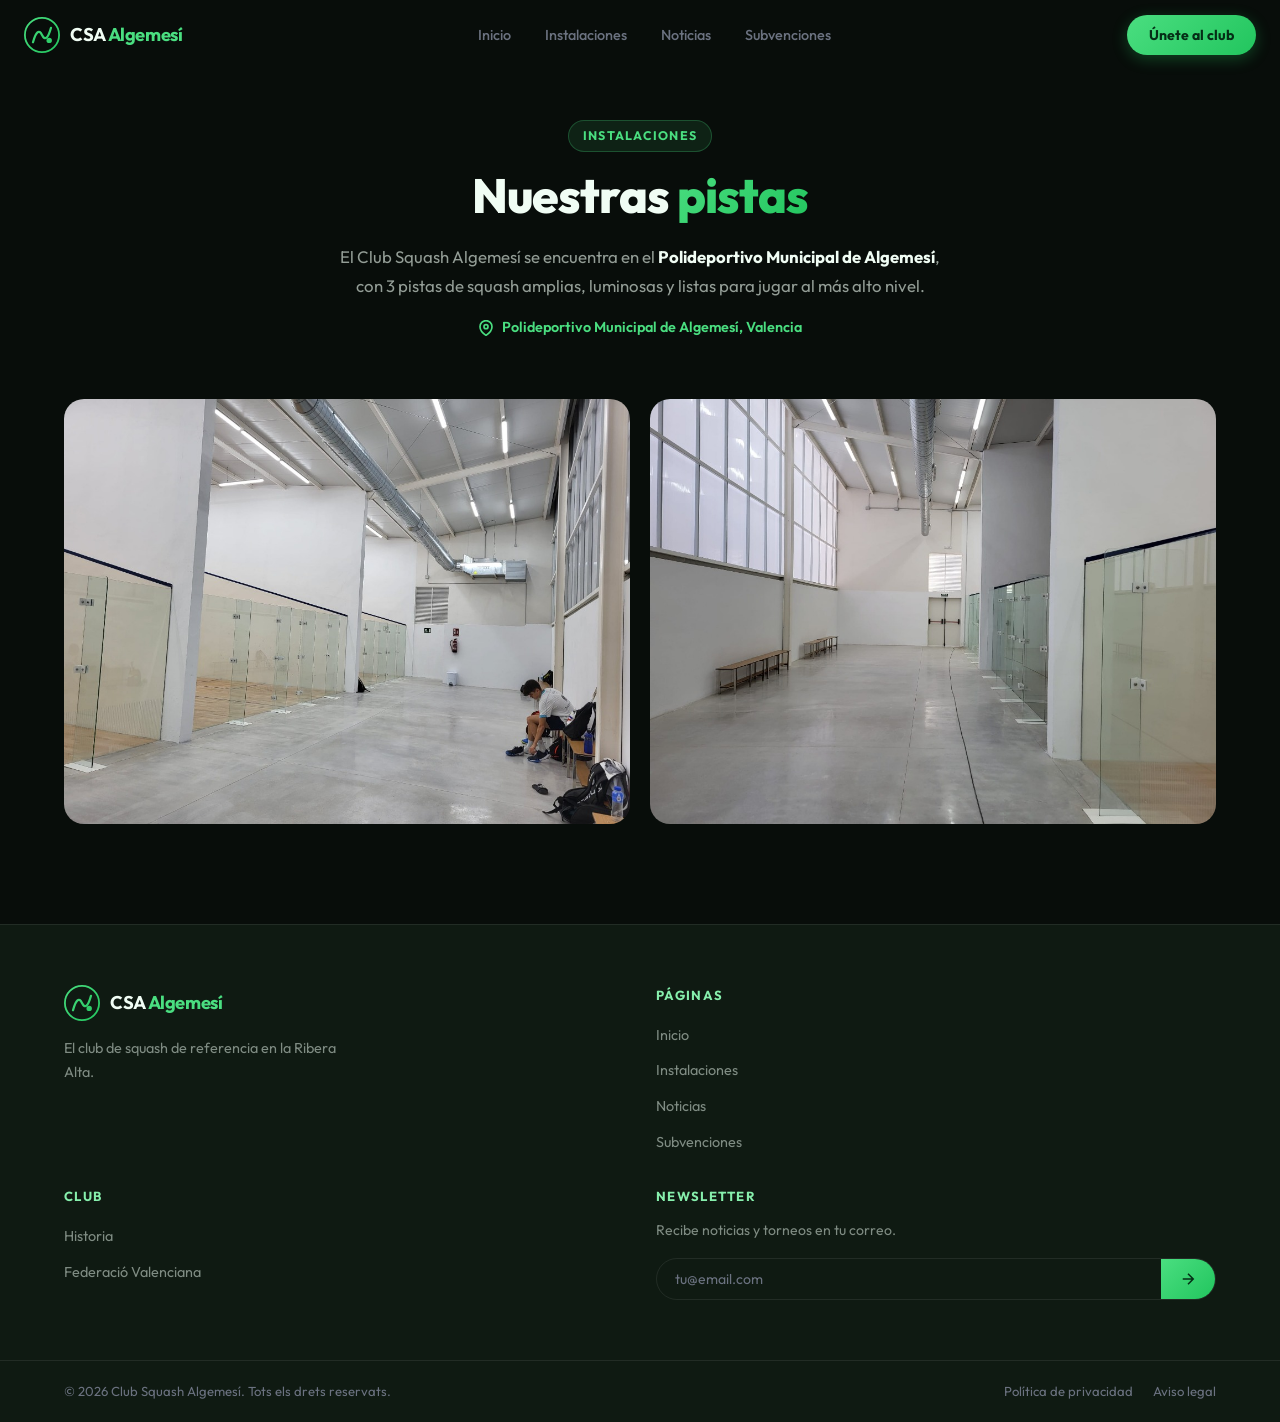
==== commit eb979aee: "Eliminar pagina y seccion de equipo por completo" ====
--- a/instalaciones.html
+++ b/instalaciones.html
@@ -90,10 +90,9 @@
         <li><a href="index.html" class="nav-link">Inicio</a></li>
         <li><a href="instalaciones.html" class="nav-link active">Instalaciones</a></li>
         <li><a href="noticias.html" class="nav-link">Noticias</a></li>
-        <li><a href="equipo.html" class="nav-link">Equipo</a></li>
         <li><a href="subvenciones.html" class="nav-link">Subvenciones</a></li>
       </ul>
-      <a href="equipo.html" class="nav-cta">Únete al club</a>
+      <a href="mailto:info@clubsquashalgemesi.com" class="nav-cta">Únete al club</a>
       <button class="hamburger" id="hamburger" aria-label="Abrir menú"><span></span><span></span><span></span></button>
     </div>
   </nav>
@@ -130,7 +129,7 @@
           <a href="index.html" class="nav-logo"><div class="logo-icon"><svg viewBox="0 0 40 40" fill="none"><circle cx="20" cy="20" r="19" stroke="url(#lg2)" stroke-width="2"/><path d="M10 28 Q15 10 20 20 Q25 30 30 12" stroke="url(#lg2)" stroke-width="2.5" stroke-linecap="round" fill="none"/><circle cx="28" cy="26" r="3" fill="url(#lg2)"/><defs><linearGradient id="lg2" x1="0" y1="0" x2="40" y2="40" gradientUnits="userSpaceOnUse"><stop offset="0%" stop-color="#4ade80"/><stop offset="100%" stop-color="#22c55e"/></linearGradient></defs></svg></div><span class="logo-text">CSA <span class="logo-accent">Algemesí</span></span></a>
           <p class="footer-tagline">El club de squash de referencia en la Ribera Alta.</p>
         </div>
-        <div class="footer-links"><h4>Páginas</h4><ul><li><a href="index.html">Inicio</a></li><li><a href="instalaciones.html">Instalaciones</a></li><li><a href="noticias.html">Noticias</a></li><li><a href="equipo.html">Equipo</a></li><li><a href="subvenciones.html">Subvenciones</a></li></ul></div>
+        <div class="footer-links"><h4>Páginas</h4><ul><li><a href="index.html">Inicio</a></li><li><a href="instalaciones.html">Instalaciones</a></li><li><a href="noticias.html">Noticias</a></li><li><a href="subvenciones.html">Subvenciones</a></li></ul></div>
         <div class="footer-links"><h4>Club</h4><ul><li><a href="#">Historia</a></li><li><a href="#">Federació Valenciana</a></li></ul></div>
         <div class="footer-newsletter"><h4>Newsletter</h4><p>Recibe noticias y torneos en tu correo.</p><form class="newsletter-form" novalidate><input type="email" placeholder="tu@email.com" /><button type="submit"><svg viewBox="0 0 24 24" fill="none" stroke="currentColor" stroke-width="2"><path d="M5 12h14M12 5l7 7-7 7"/></svg></button></form></div>
       </div>
--- a/styles.css
+++ b/styles.css
@@ -1447,6 +1447,82 @@
   letter-spacing: 0.08em;
   padding: 4px 12px;
   border-radius: 50px;
+}
+
+/* ── Court photo cards (home) ── */
+.courts-home-layout {
+  display: grid;
+  grid-template-columns: 1.2fr 1fr;
+  gap: 16px;
+  margin-bottom: 40px;
+}
+
+.court-photo-card {
+  position: relative;
+  border-radius: var(--radius-lg);
+  overflow: hidden;
+  aspect-ratio: 16 / 9;
+  cursor: default;
+}
+
+.court-photo-card.big {
+  aspect-ratio: 4 / 3;
+}
+
+.court-photo-card img {
+  width: 100%;
+  height: 100%;
+  object-fit: cover;
+  object-position: center;
+  display: block;
+  transition: transform 0.5s ease;
+}
+
+.court-photo-card:hover img {
+  transform: scale(1.04);
+}
+
+.court-photo-info {
+  position: absolute;
+  bottom: 0;
+  left: 0;
+  right: 0;
+  padding: 20px 22px;
+  background: linear-gradient(to top, rgba(5,9,7,0.9) 0%, transparent 100%);
+}
+
+.court-photo-num {
+  font-size: 0.7rem;
+  font-weight: 800;
+  text-transform: uppercase;
+  letter-spacing: 0.12em;
+  color: var(--green-400);
+  display: block;
+  margin-bottom: 4px;
+}
+
+.court-photo-info h3 {
+  font-size: 1rem;
+  font-weight: 700;
+  color: #fff;
+  margin-bottom: 4px;
+  line-height: 1.3;
+}
+
+.court-photo-info p {
+  font-size: 0.8rem;
+  color: rgba(255,255,255,0.65);
+  line-height: 1.5;
+  margin: 0;
+}
+
+@media (max-width: 768px) {
+  .courts-home-layout {
+    grid-template-columns: 1fr;
+  }
+  .court-photo-card.big {
+    aspect-ratio: 16 / 9;
+  }
 }
 
 /* Coming soon */
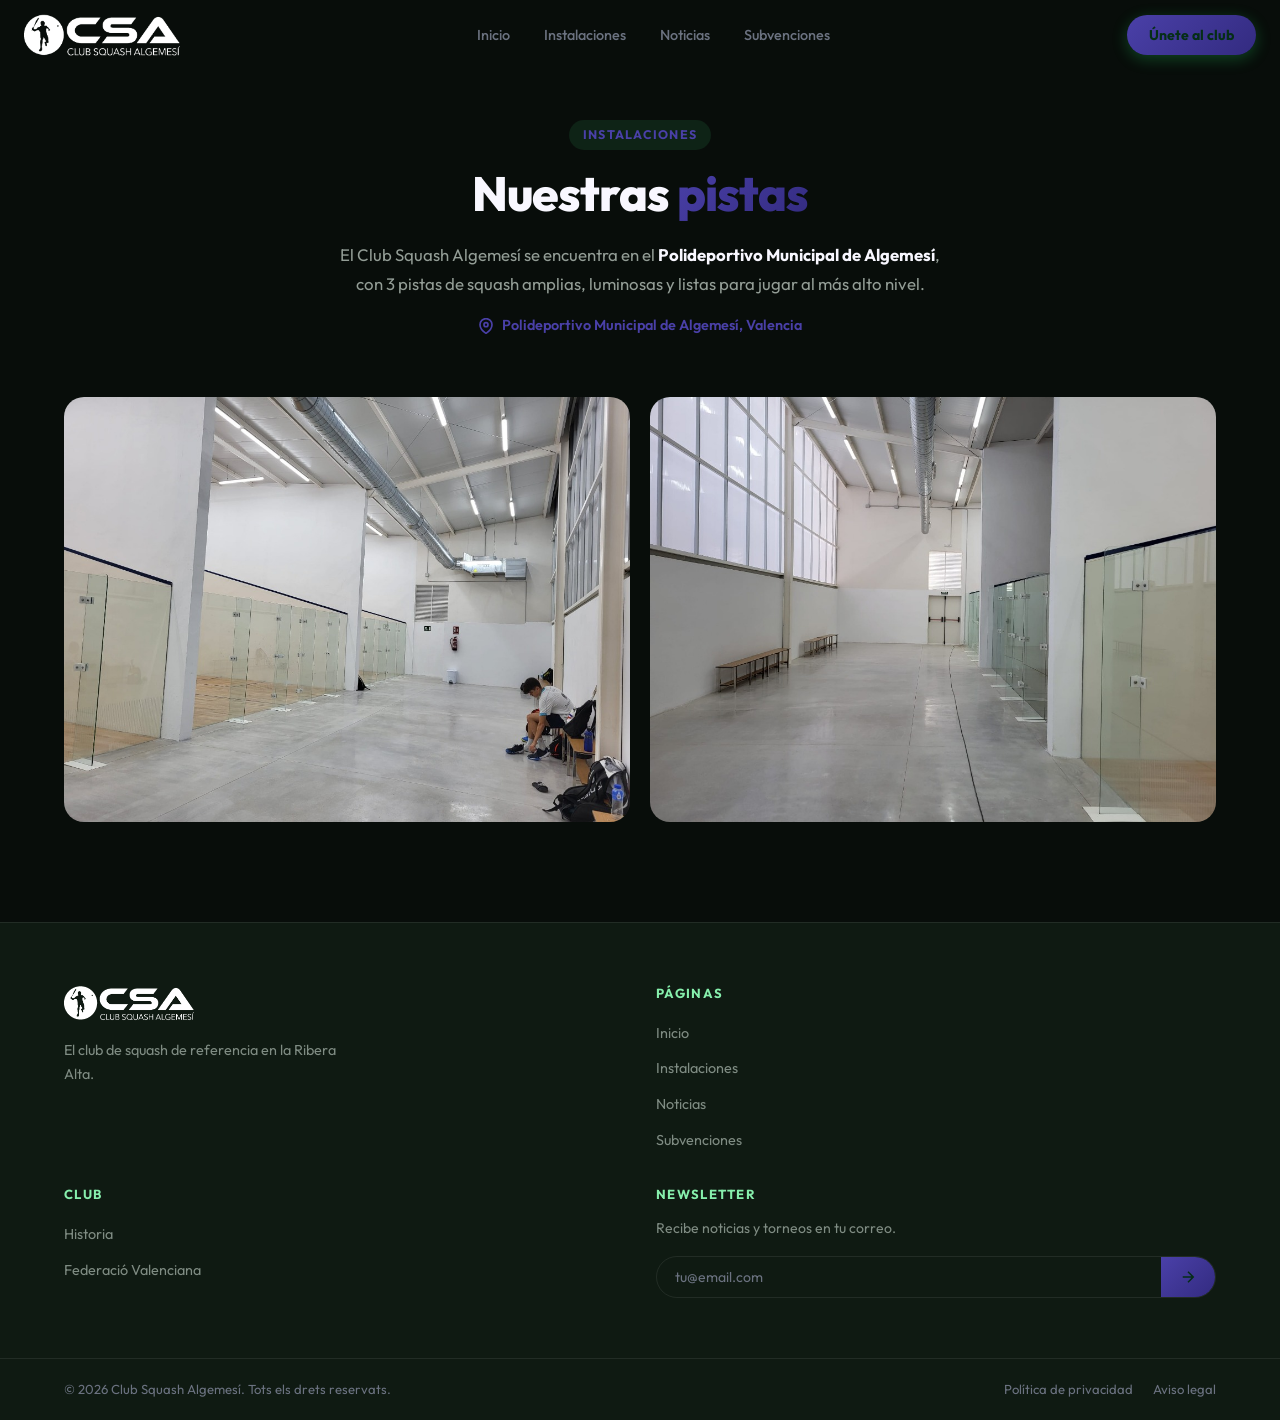
==== commit 8cf83736: "Cambiar tema de verde a azul oscuro y poner logo blanco" ====
--- a/instalaciones.html
+++ b/instalaciones.html
@@ -41,7 +41,7 @@
       gap: 8px;
       font-size: 0.9rem;
       font-weight: 600;
-      color: var(--green-400);
+      color: var(--blue-400);
       margin-top: 16px;
     }
 
@@ -83,8 +83,7 @@
   <nav class="navbar scrolled" id="navbar">
     <div class="nav-container">
       <a href="index.html" class="nav-logo">
-        <div class="logo-icon"><svg viewBox="0 0 40 40" fill="none"><circle cx="20" cy="20" r="19" stroke="url(#lg1)" stroke-width="2"/><path d="M10 28 Q15 10 20 20 Q25 30 30 12" stroke="url(#lg1)" stroke-width="2.5" stroke-linecap="round" fill="none"/><circle cx="28" cy="26" r="3" fill="url(#lg1)"/><defs><linearGradient id="lg1" x1="0" y1="0" x2="40" y2="40" gradientUnits="userSpaceOnUse"><stop offset="0%" stop-color="#4ade80"/><stop offset="100%" stop-color="#22c55e"/></linearGradient></defs></svg></div>
-        <span class="logo-text">CSA <span class="logo-accent">Algemesí</span></span>
+        <img src="logo_csa_blanco.png" alt="Club Squash Algemesí" style="height: 48px; width: auto;" />
       </a>
       <ul class="nav-links" id="nav-links">
         <li><a href="index.html" class="nav-link">Inicio</a></li>
@@ -126,7 +125,7 @@
     <div class="footer-top">
       <div class="container footer-grid">
         <div class="footer-brand">
-          <a href="index.html" class="nav-logo"><div class="logo-icon"><svg viewBox="0 0 40 40" fill="none"><circle cx="20" cy="20" r="19" stroke="url(#lg2)" stroke-width="2"/><path d="M10 28 Q15 10 20 20 Q25 30 30 12" stroke="url(#lg2)" stroke-width="2.5" stroke-linecap="round" fill="none"/><circle cx="28" cy="26" r="3" fill="url(#lg2)"/><defs><linearGradient id="lg2" x1="0" y1="0" x2="40" y2="40" gradientUnits="userSpaceOnUse"><stop offset="0%" stop-color="#4ade80"/><stop offset="100%" stop-color="#22c55e"/></linearGradient></defs></svg></div><span class="logo-text">CSA <span class="logo-accent">Algemesí</span></span></a>
+          <a href="index.html" class="nav-logo"><img src="logo_csa_blanco.png" alt="Club Squash Algemesí" style="height: 40px; width: auto;" /></a>
           <p class="footer-tagline">El club de squash de referencia en la Ribera Alta.</p>
         </div>
         <div class="footer-links"><h4>Páginas</h4><ul><li><a href="index.html">Inicio</a></li><li><a href="instalaciones.html">Instalaciones</a></li><li><a href="noticias.html">Noticias</a></li><li><a href="subvenciones.html">Subvenciones</a></li></ul></div>
--- a/styles.css
+++ b/styles.css
@@ -4,9 +4,9 @@
 
 /* ---------- Variables & Reset ---------- */
 :root {
-  --green-400: #4ade80;
-  --green-500: #22c55e;
-  --green-600: #16a34a;
+  --blue-400: #4a40a8;
+  --blue-500: #332b80;
+  --blue-600: #1e194d;
   --green-900: #052e16;
 
   --bg-dark: #080d0a;
@@ -19,11 +19,11 @@
   --border: rgba(255,255,255,0.08);
   --border-green: rgba(74, 222, 128, 0.25);
 
-  --text-primary: #f0fdf4;
+  --text-primary: #f8f7ff;
   --text-secondary: #86efac;
   --text-muted: #6b7280;
 
-  --gradient: linear-gradient(135deg, var(--green-400), var(--green-500));
+  --gradient: linear-gradient(135deg, var(--blue-400), var(--blue-500));
   --gradient-glow: radial-gradient(ellipse at 50% 0%, rgba(34,197,94,0.15) 0%, transparent 70%);
 
   --shadow-sm: 0 2px 8px rgba(0,0,0,0.4);
@@ -105,18 +105,18 @@
   gap: 8px;
   padding: 13px 28px;
   background: transparent;
-  color: var(--green-400);
+  color: var(--blue-400);
   font-weight: 600;
   font-size: 0.95rem;
   border-radius: 50px;
-  border: 1.5px solid var(--border-green);
+  border: 1.5px solid var(--border-blue);
   cursor: pointer;
   transition: var(--transition);
 }
 
 .btn-outline:hover {
   background: rgba(74,222,128,0.1);
-  border-color: var(--green-400);
+  border-color: var(--blue-400);
   transform: translateY(-2px);
 }
 
@@ -169,7 +169,7 @@
   color: var(--text-primary);
 }
 
-.logo-accent { color: var(--green-400); }
+.logo-accent { color: var(--blue-400); }
 
 .nav-links {
   display: flex;
@@ -195,7 +195,7 @@
 }
 
 .nav-link.active {
-  color: var(--green-400);
+  color: var(--blue-400);
 }
 
 .nav-cta {
@@ -286,11 +286,11 @@
   gap: 8px;
   padding: 6px 16px;
   background: rgba(74,222,128,0.1);
-  border: 1px solid var(--border-green);
+  border: 1px solid var(--border-blue);
   border-radius: 50px;
   font-size: 0.82rem;
   font-weight: 600;
-  color: var(--green-400);
+  color: var(--blue-400);
   margin-bottom: 24px;
   animation: fadeUp 1s 0.1s ease both;
 }
@@ -298,7 +298,7 @@
 .badge-dot {
   width: 6px;
   height: 6px;
-  background: var(--green-400);
+  background: var(--blue-400);
   border-radius: 50%;
   animation: pulse 2s infinite;
 }
@@ -393,7 +393,7 @@
 .scroll-dot {
   width: 5px;
   height: 5px;
-  background: var(--green-400);
+  background: var(--blue-400);
   border-radius: 50%;
   animation: scrollDown 2s ease infinite;
 }
@@ -420,7 +420,7 @@
   left: 0;
   right: 0;
   height: 1px;
-  background: linear-gradient(90deg, transparent, var(--border-green), transparent);
+  background: linear-gradient(90deg, transparent, var(--border-blue), transparent);
 }
 
 .section-alt::after {
@@ -430,7 +430,7 @@
   left: 0;
   right: 0;
   height: 1px;
-  background: linear-gradient(90deg, transparent, var(--border-green), transparent);
+  background: linear-gradient(90deg, transparent, var(--border-blue), transparent);
 }
 
 .section-header {
@@ -445,11 +445,11 @@
   display: inline-block;
   padding: 5px 14px;
   background: rgba(74,222,128,0.1);
-  border: 1px solid var(--border-green);
+  border: 1px solid var(--border-blue);
   border-radius: 50px;
   font-size: 0.78rem;
   font-weight: 700;
-  color: var(--green-400);
+  color: var(--blue-400);
   text-transform: uppercase;
   letter-spacing: 0.1em;
   margin-bottom: 16px;
@@ -465,7 +465,7 @@
 
 .section-desc {
   font-size: 1.05rem;
-  color: rgba(240,253,244,0.6);
+  color: rgba(248,247,255,0.6);
   line-height: 1.7;
 }
 
@@ -500,7 +500,7 @@
 }
 
 .install-card:hover {
-  border-color: var(--border-green);
+  border-color: var(--border-blue);
   background: var(--surface-hover);
   transform: translateY(-4px);
   box-shadow: var(--shadow-green);
@@ -513,7 +513,7 @@
 .install-card.featured {
   grid-column: span 2;
   background: linear-gradient(135deg, rgba(34,197,94,0.08), rgba(74,222,128,0.04));
-  border-color: var(--border-green);
+  border-color: var(--border-blue);
 }
 
 .install-card.featured::before {
@@ -534,7 +534,7 @@
 
 .install-card p {
   font-size: 0.92rem;
-  color: rgba(240,253,244,0.6);
+  color: rgba(248,247,255,0.6);
   line-height: 1.6;
   margin-bottom: 16px;
 }
@@ -555,7 +555,7 @@
 
 .install-list li::before {
   content: '✓';
-  color: var(--green-400);
+  color: var(--blue-400);
   font-weight: 700;
   flex-shrink: 0;
 }
@@ -590,7 +590,7 @@
 }
 
 .showcase-content > p {
-  color: rgba(240,253,244,0.6);
+  color: rgba(248,247,255,0.6);
   font-size: 0.95rem;
   margin-bottom: 24px;
   line-height: 1.7;
@@ -612,7 +612,7 @@
 }
 
 .feature-check {
-  color: var(--green-400);
+  color: var(--blue-400);
   font-weight: 700;
 }
 
@@ -633,7 +633,7 @@
 }
 
 .schedule-card:hover {
-  border-color: var(--border-green);
+  border-color: var(--border-blue);
   background: var(--surface-hover);
 }
 
@@ -662,7 +662,7 @@
 .time-slot {
   font-size: 1rem;
   font-weight: 700;
-  color: var(--green-400);
+  color: var(--blue-400);
 }
 
 .time-label {
@@ -689,25 +689,25 @@
 
 .pricing-card:hover {
   transform: translateY(-4px);
-  border-color: var(--border-green);
+  border-color: var(--border-blue);
   box-shadow: var(--shadow-green);
 }
 
 .pricing-card.featured {
   background: linear-gradient(135deg, rgba(34,197,94,0.12), rgba(74,222,128,0.06));
-  border-color: var(--green-400);
+  border-color: var(--blue-400);
   box-shadow: var(--shadow-green);
 }
 
 .pricing-badge {
   display: inline-block;
   padding: 4px 12px;
-  background: rgba(74,222,128,0.15);
-  border: 1px solid var(--border-green);
+  background: rgba(74,64,168,0.15);
+  border: 1px solid var(--border-blue);
   border-radius: 50px;
   font-size: 0.72rem;
   font-weight: 700;
-  color: var(--green-400);
+  color: var(--blue-400);
   text-transform: uppercase;
   letter-spacing: 0.08em;
   margin-bottom: 16px;
@@ -736,7 +736,7 @@
 .price-currency {
   font-size: 1.4rem;
   font-weight: 700;
-  color: var(--green-400);
+  color: var(--blue-400);
 }
 
 .price-amount {
@@ -786,7 +786,7 @@
 }
 
 .news-card:hover {
-  border-color: var(--border-green);
+  border-color: var(--border-blue);
   transform: translateY(-4px);
   box-shadow: var(--shadow-green);
 }
@@ -794,7 +794,7 @@
 .news-card.featured {
   grid-row: span 2;
   background: linear-gradient(180deg, rgba(34,197,94,0.08), rgba(8,13,10,0) 60%);
-  border-color: var(--border-green);
+  border-color: var(--border-blue);
 }
 
 .news-tag-wrap {
@@ -813,7 +813,7 @@
 
 .news-tag.tournament { background: rgba(251,191,36,0.15); color: #fbbf24; }
 .news-tag.training { background: rgba(59,130,246,0.15); color: #60a5fa; }
-.news-tag.club { background: rgba(74,222,128,0.15); color: var(--green-400); }
+.news-tag.club { background: rgba(74,64,168,0.15); color: var(--blue-400); }
 .news-tag.youth { background: rgba(167,139,250,0.15); color: #a78bfa; }
 
 .news-content {
@@ -846,7 +846,7 @@
 
 .news-excerpt {
   font-size: 0.9rem;
-  color: rgba(240,253,244,0.55);
+  color: rgba(248,247,255,0.55);
   line-height: 1.65;
   margin-bottom: 16px;
   flex: 1;
@@ -855,13 +855,13 @@
 .news-link {
   font-size: 0.88rem;
   font-weight: 700;
-  color: var(--green-400);
+  color: var(--blue-400);
   transition: var(--transition);
   align-self: flex-start;
 }
 
 .news-link:hover {
-  color: var(--green-500);
+  color: var(--blue-500);
   letter-spacing: 0.02em;
 }
 
@@ -871,7 +871,7 @@
   align-items: flex-start;
   gap: 20px;
   background: linear-gradient(135deg, rgba(34,197,94,0.08), rgba(74,222,128,0.04));
-  border: 1px solid var(--border-green);
+  border: 1px solid var(--border-blue);
   border-radius: var(--radius-lg);
   padding: 28px;
   margin-bottom: 40px;
@@ -907,7 +907,7 @@
 }
 
 .subs-card:hover {
-  border-color: var(--border-green);
+  border-color: var(--border-blue);
   background: var(--surface-hover);
   transform: translateY(-3px);
   box-shadow: var(--shadow-green);
@@ -931,7 +931,7 @@
 .subs-amount {
   font-size: 0.82rem;
   font-weight: 700;
-  color: var(--green-400);
+  color: var(--blue-400);
   background: rgba(74,222,128,0.1);
   padding: 2px 10px;
   border-radius: 50px;
@@ -939,13 +939,13 @@
 
 .subs-card > p {
   font-size: 0.9rem;
-  color: rgba(240,253,244,0.6);
+  color: rgba(248,247,255,0.6);
   line-height: 1.65;
 }
 
 .subs-requisites {
   font-size: 0.88rem;
-  color: rgba(240,253,244,0.6);
+  color: rgba(248,247,255,0.6);
 }
 
 .subs-requisites strong {
@@ -969,7 +969,7 @@
 
 .subs-requisites li::before {
   content: '•';
-  color: var(--green-400);
+  color: var(--blue-400);
   flex-shrink: 0;
   margin-top: 2px;
 }
@@ -987,7 +987,7 @@
   justify-content: space-between;
   gap: 24px;
   background: linear-gradient(135deg, rgba(34,197,94,0.12), rgba(74,222,128,0.06));
-  border: 1px solid var(--green-400);
+  border: 1px solid var(--blue-400);
   border-radius: var(--radius-xl);
   padding: 28px 36px;
   box-shadow: var(--shadow-green);
@@ -1009,7 +1009,7 @@
 
 .subs-banner p {
   font-size: 0.9rem;
-  color: rgba(240,253,244,0.6);
+  color: rgba(248,247,255,0.6);
 }
 
 /* ---------- Contacto ---------- */
@@ -1047,7 +1047,7 @@
 }
 
 .contact-item:hover .contact-icon {
-  border-color: var(--border-green);
+  border-color: var(--border-blue);
   background: rgba(74,222,128,0.1);
 }
 
@@ -1067,11 +1067,11 @@
 }
 
 .contact-item a {
-  color: var(--green-400);
-  transition: var(--transition);
-}
-
-.contact-item a:hover { color: var(--green-500); }
+  color: var(--blue-400);
+  transition: var(--transition);
+}
+
+.contact-item a:hover { color: var(--blue-500); }
 
 .social-links {
   display: flex;
@@ -1099,8 +1099,8 @@
 
 .social-btn:hover {
   background: rgba(74,222,128,0.1);
-  border-color: var(--border-green);
-  color: var(--green-400);
+  border-color: var(--border-blue);
+  color: var(--blue-400);
   transform: translateY(-2px);
 }
 
@@ -1173,7 +1173,7 @@
 .form-group input:focus,
 .form-group select:focus,
 .form-group textarea:focus {
-  border-color: var(--green-400);
+  border-color: var(--blue-400);
   background: rgba(74,222,128,0.05);
   box-shadow: 0 0 0 3px rgba(74,222,128,0.1);
 }
@@ -1200,10 +1200,10 @@
   text-align: center;
   padding: 12px;
   background: rgba(74,222,128,0.1);
-  border: 1px solid var(--border-green);
+  border: 1px solid var(--border-blue);
   border-radius: var(--radius-sm);
   font-size: 0.9rem;
-  color: var(--green-400);
+  color: var(--blue-400);
 }
 
 .form-success.visible {
@@ -1263,7 +1263,7 @@
 }
 
 .footer-links a:hover {
-  color: var(--green-400);
+  color: var(--blue-400);
   padding-left: 4px;
 }
 
@@ -1293,7 +1293,7 @@
 }
 
 .newsletter-form:focus-within {
-  border-color: var(--green-400);
+  border-color: var(--blue-400);
   box-shadow: 0 0 0 3px rgba(74,222,128,0.1);
 }
 
@@ -1358,7 +1358,7 @@
   transition: var(--transition);
 }
 
-.footer-legal a:hover { color: var(--green-400); }
+.footer-legal a:hover { color: var(--blue-400); }
 
 /* ---------- Back to Top ---------- */
 .back-to-top {
@@ -1496,7 +1496,7 @@
   font-weight: 800;
   text-transform: uppercase;
   letter-spacing: 0.12em;
-  color: var(--green-400);
+  color: var(--blue-400);
   display: block;
   margin-bottom: 4px;
 }
@@ -1546,7 +1546,7 @@
 
 .coming-soon-wrap p {
   font-size: 1rem;
-  color: rgba(240,253,244,0.6);
+  color: rgba(248,247,255,0.6);
   line-height: 1.7;
   margin-bottom: 12px;
 }
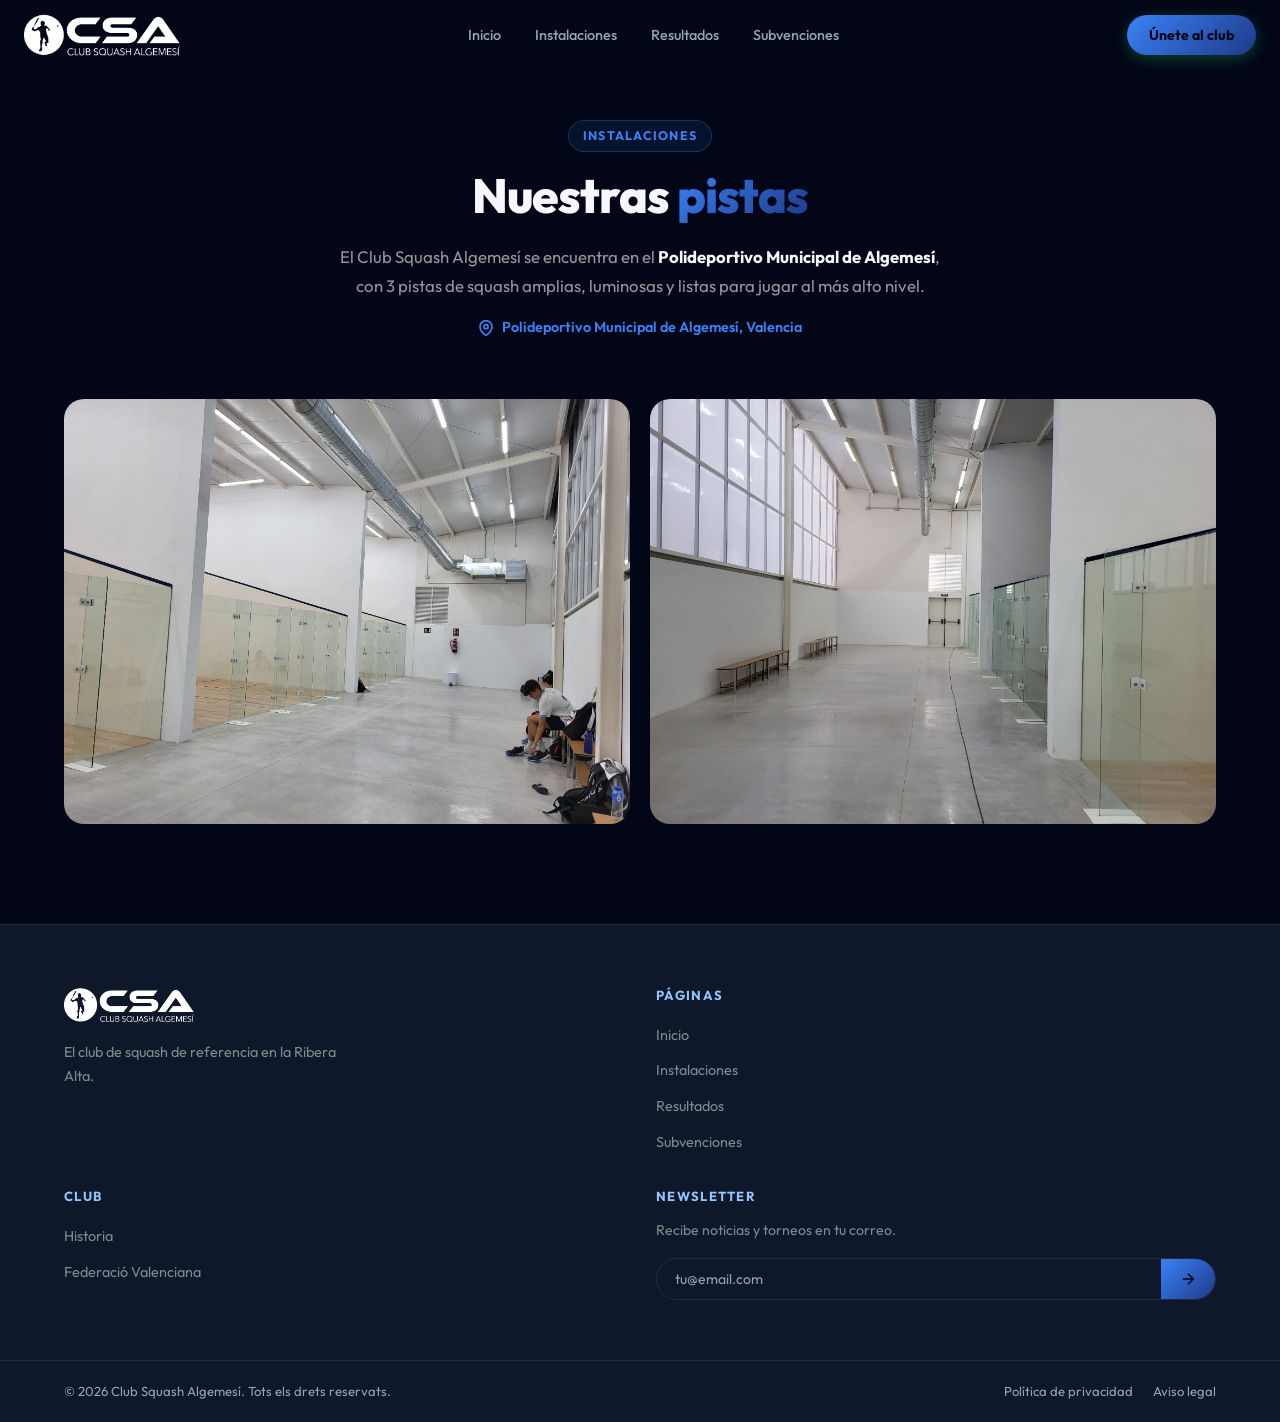
==== commit 3f0d8e92: "Renombrar enlace de Noticias a Resultados en menus y titulo" ====
--- a/instalaciones.html
+++ b/instalaciones.html
@@ -88,7 +88,7 @@
       <ul class="nav-links" id="nav-links">
         <li><a href="index.html" class="nav-link">Inicio</a></li>
         <li><a href="instalaciones.html" class="nav-link active">Instalaciones</a></li>
-        <li><a href="noticias.html" class="nav-link">Noticias</a></li>
+        <li><a href="noticias.html" class="nav-link">Resultados</a></li>
         <li><a href="subvenciones.html" class="nav-link">Subvenciones</a></li>
       </ul>
       <a href="mailto:info@clubsquashalgemesi.com" class="nav-cta">Únete al club</a>
@@ -128,7 +128,7 @@
           <a href="index.html" class="nav-logo"><img src="logo_csa_blanco.png" alt="Club Squash Algemesí" style="height: 40px; width: auto;" /></a>
           <p class="footer-tagline">El club de squash de referencia en la Ribera Alta.</p>
         </div>
-        <div class="footer-links"><h4>Páginas</h4><ul><li><a href="index.html">Inicio</a></li><li><a href="instalaciones.html">Instalaciones</a></li><li><a href="noticias.html">Noticias</a></li><li><a href="subvenciones.html">Subvenciones</a></li></ul></div>
+        <div class="footer-links"><h4>Páginas</h4><ul><li><a href="index.html">Inicio</a></li><li><a href="instalaciones.html">Instalaciones</a></li><li><a href="noticias.html">Resultados</a></li><li><a href="subvenciones.html">Subvenciones</a></li></ul></div>
         <div class="footer-links"><h4>Club</h4><ul><li><a href="#">Historia</a></li><li><a href="#">Federació Valenciana</a></li></ul></div>
         <div class="footer-newsletter"><h4>Newsletter</h4><p>Recibe noticias y torneos en tu correo.</p><form class="newsletter-form" novalidate><input type="email" placeholder="tu@email.com" /><button type="submit"><svg viewBox="0 0 24 24" fill="none" stroke="currentColor" stroke-width="2"><path d="M5 12h14M12 5l7 7-7 7"/></svg></button></form></div>
       </div>
--- a/styles.css
+++ b/styles.css
@@ -4,31 +4,31 @@
 
 /* ---------- Variables & Reset ---------- */
 :root {
-  --blue-400: #4a40a8;
-  --blue-500: #332b80;
-  --blue-600: #1e194d;
-  --green-900: #052e16;
-
-  --bg-dark: #080d0a;
-  --bg-card: #0f1a12;
-  --bg-card-hover: #162018;
-  --bg-alt: #0b120e;
+  --blue-400: #3b82f6;
+  --blue-500: #1e3a8a;
+  --blue-600: #0f172a;
+  --blue-900: #020617;
+
+  --bg-dark: #020617;
+  --bg-card: #0f172a;
+  --bg-card-hover: #1e293b;
+  --bg-alt: #080d16;
 
   --surface: rgba(255,255,255,0.04);
   --surface-hover: rgba(255,255,255,0.07);
   --border: rgba(255,255,255,0.08);
-  --border-green: rgba(74, 222, 128, 0.25);
+  --border-blue: rgba(59, 130, 246, 0.25);
 
   --text-primary: #f8f7ff;
-  --text-secondary: #86efac;
-  --text-muted: #6b7280;
+  --text-secondary: #93c5fd;
+  --text-muted: #94a3b8;
 
   --gradient: linear-gradient(135deg, var(--blue-400), var(--blue-500));
-  --gradient-glow: radial-gradient(ellipse at 50% 0%, rgba(34,197,94,0.15) 0%, transparent 70%);
+  --gradient-glow: radial-gradient(ellipse at 50% 0%, rgba(37,99,235,0.15) 0%, transparent 70%);
 
   --shadow-sm: 0 2px 8px rgba(0,0,0,0.4);
   --shadow-md: 0 8px 32px rgba(0,0,0,0.5);
-  --shadow-green: 0 0 30px rgba(34,197,94,0.2);
+  --shadow-blue: 0 0 30px rgba(30,58,138,0.2);
 
   --radius-sm: 8px;
   --radius-md: 14px;
@@ -84,7 +84,7 @@
   gap: 8px;
   padding: 13px 28px;
   background: var(--gradient);
-  color: #052e16;
+  color: #020617;
   font-weight: 700;
   font-size: 0.95rem;
   border-radius: 50px;
@@ -115,7 +115,7 @@
 }
 
 .btn-outline:hover {
-  background: rgba(74,222,128,0.1);
+  background: rgba(59,130,246,0.1);
   border-color: var(--blue-400);
   transform: translateY(-2px);
 }
@@ -201,7 +201,7 @@
 .nav-cta {
   padding: 9px 22px;
   background: var(--gradient);
-  color: #052e16;
+  color: #020617;
   font-weight: 700;
   font-size: 0.88rem;
   border-radius: 50px;
@@ -285,7 +285,7 @@
   align-items: center;
   gap: 8px;
   padding: 6px 16px;
-  background: rgba(74,222,128,0.1);
+  background: rgba(59,130,246,0.1);
   border: 1px solid var(--border-blue);
   border-radius: 50px;
   font-size: 0.82rem;
@@ -444,7 +444,7 @@
 .section-tag {
   display: inline-block;
   padding: 5px 14px;
-  background: rgba(74,222,128,0.1);
+  background: rgba(59,130,246,0.1);
   border: 1px solid var(--border-blue);
   border-radius: 50px;
   font-size: 0.78rem;
@@ -503,7 +503,7 @@
   border-color: var(--border-blue);
   background: var(--surface-hover);
   transform: translateY(-4px);
-  box-shadow: var(--shadow-green);
+  box-shadow: var(--shadow-blue);
 }
 
 .install-card:hover::before {
@@ -512,7 +512,7 @@
 
 .install-card.featured {
   grid-column: span 2;
-  background: linear-gradient(135deg, rgba(34,197,94,0.08), rgba(74,222,128,0.04));
+  background: linear-gradient(135deg, rgba(30,58,138,0.08), rgba(59,130,246,0.04));
   border-color: var(--border-blue);
 }
 
@@ -690,19 +690,19 @@
 .pricing-card:hover {
   transform: translateY(-4px);
   border-color: var(--border-blue);
-  box-shadow: var(--shadow-green);
+  box-shadow: var(--shadow-blue);
 }
 
 .pricing-card.featured {
-  background: linear-gradient(135deg, rgba(34,197,94,0.12), rgba(74,222,128,0.06));
+  background: linear-gradient(135deg, rgba(30,58,138,0.12), rgba(59,130,246,0.06));
   border-color: var(--blue-400);
-  box-shadow: var(--shadow-green);
+  box-shadow: var(--shadow-blue);
 }
 
 .pricing-badge {
   display: inline-block;
   padding: 4px 12px;
-  background: rgba(74,64,168,0.15);
+  background: rgba(59,130,246,0.15);
   border: 1px solid var(--border-blue);
   border-radius: 50px;
   font-size: 0.72rem;
@@ -717,7 +717,7 @@
 .pricing-badge.best {
   background: var(--gradient);
   border: none;
-  color: #052e16;
+  color: #020617;
 }
 
 .pricing-name {
@@ -788,12 +788,12 @@
 .news-card:hover {
   border-color: var(--border-blue);
   transform: translateY(-4px);
-  box-shadow: var(--shadow-green);
+  box-shadow: var(--shadow-blue);
 }
 
 .news-card.featured {
   grid-row: span 2;
-  background: linear-gradient(180deg, rgba(34,197,94,0.08), rgba(8,13,10,0) 60%);
+  background: linear-gradient(180deg, rgba(30,58,138,0.08), rgba(8,13,10,0) 60%);
   border-color: var(--border-blue);
 }
 
@@ -813,7 +813,7 @@
 
 .news-tag.tournament { background: rgba(251,191,36,0.15); color: #fbbf24; }
 .news-tag.training { background: rgba(59,130,246,0.15); color: #60a5fa; }
-.news-tag.club { background: rgba(74,64,168,0.15); color: var(--blue-400); }
+.news-tag.club { background: rgba(59,130,246,0.15); color: var(--blue-400); }
 .news-tag.youth { background: rgba(167,139,250,0.15); color: #a78bfa; }
 
 .news-content {
@@ -870,7 +870,7 @@
   display: flex;
   align-items: flex-start;
   gap: 20px;
-  background: linear-gradient(135deg, rgba(34,197,94,0.08), rgba(74,222,128,0.04));
+  background: linear-gradient(135deg, rgba(30,58,138,0.08), rgba(59,130,246,0.04));
   border: 1px solid var(--border-blue);
   border-radius: var(--radius-lg);
   padding: 28px;
@@ -910,7 +910,7 @@
   border-color: var(--border-blue);
   background: var(--surface-hover);
   transform: translateY(-3px);
-  box-shadow: var(--shadow-green);
+  box-shadow: var(--shadow-blue);
 }
 
 .subs-header {
@@ -932,7 +932,7 @@
   font-size: 0.82rem;
   font-weight: 700;
   color: var(--blue-400);
-  background: rgba(74,222,128,0.1);
+  background: rgba(59,130,246,0.1);
   padding: 2px 10px;
   border-radius: 50px;
 }
@@ -986,11 +986,11 @@
   align-items: center;
   justify-content: space-between;
   gap: 24px;
-  background: linear-gradient(135deg, rgba(34,197,94,0.12), rgba(74,222,128,0.06));
+  background: linear-gradient(135deg, rgba(30,58,138,0.12), rgba(59,130,246,0.06));
   border: 1px solid var(--blue-400);
   border-radius: var(--radius-xl);
   padding: 28px 36px;
-  box-shadow: var(--shadow-green);
+  box-shadow: var(--shadow-blue);
 }
 
 .subs-banner-content {
@@ -1048,7 +1048,7 @@
 
 .contact-item:hover .contact-icon {
   border-color: var(--border-blue);
-  background: rgba(74,222,128,0.1);
+  background: rgba(59,130,246,0.1);
 }
 
 .contact-item h4 {
@@ -1098,7 +1098,7 @@
 }
 
 .social-btn:hover {
-  background: rgba(74,222,128,0.1);
+  background: rgba(59,130,246,0.1);
   border-color: var(--border-blue);
   color: var(--blue-400);
   transform: translateY(-2px);
@@ -1174,8 +1174,8 @@
 .form-group select:focus,
 .form-group textarea:focus {
   border-color: var(--blue-400);
-  background: rgba(74,222,128,0.05);
-  box-shadow: 0 0 0 3px rgba(74,222,128,0.1);
+  background: rgba(59,130,246,0.05);
+  box-shadow: 0 0 0 3px rgba(59,130,246,0.1);
 }
 
 .form-group textarea {
@@ -1199,7 +1199,7 @@
   display: none;
   text-align: center;
   padding: 12px;
-  background: rgba(74,222,128,0.1);
+  background: rgba(59,130,246,0.1);
   border: 1px solid var(--border-blue);
   border-radius: var(--radius-sm);
   font-size: 0.9rem;
@@ -1294,7 +1294,7 @@
 
 .newsletter-form:focus-within {
   border-color: var(--blue-400);
-  box-shadow: 0 0 0 3px rgba(74,222,128,0.1);
+  box-shadow: 0 0 0 3px rgba(59,130,246,0.1);
 }
 
 .newsletter-form input {
@@ -1318,7 +1318,7 @@
   display: flex;
   align-items: center;
   justify-content: center;
-  color: #052e16;
+  color: #020617;
   transition: var(--transition);
 }
 
@@ -1374,8 +1374,8 @@
   display: flex;
   align-items: center;
   justify-content: center;
-  color: #052e16;
-  box-shadow: 0 4px 20px rgba(34,197,94,0.4);
+  color: #020617;
+  box-shadow: 0 4px 20px rgba(30,58,138,0.4);
   opacity: 0;
   transform: translateY(20px);
   transition: var(--transition);
@@ -1389,7 +1389,7 @@
 
 .back-to-top:hover {
   transform: translateY(-3px);
-  box-shadow: 0 8px 25px rgba(34,197,94,0.55);
+  box-shadow: 0 8px 25px rgba(30,58,138,0.55);
 }
 
 .back-to-top svg {
@@ -1440,7 +1440,7 @@
   top: 12px;
   left: 12px;
   background: var(--gradient);
-  color: #052e16;
+  color: #020617;
   font-size: 0.72rem;
   font-weight: 800;
   text-transform: uppercase;
